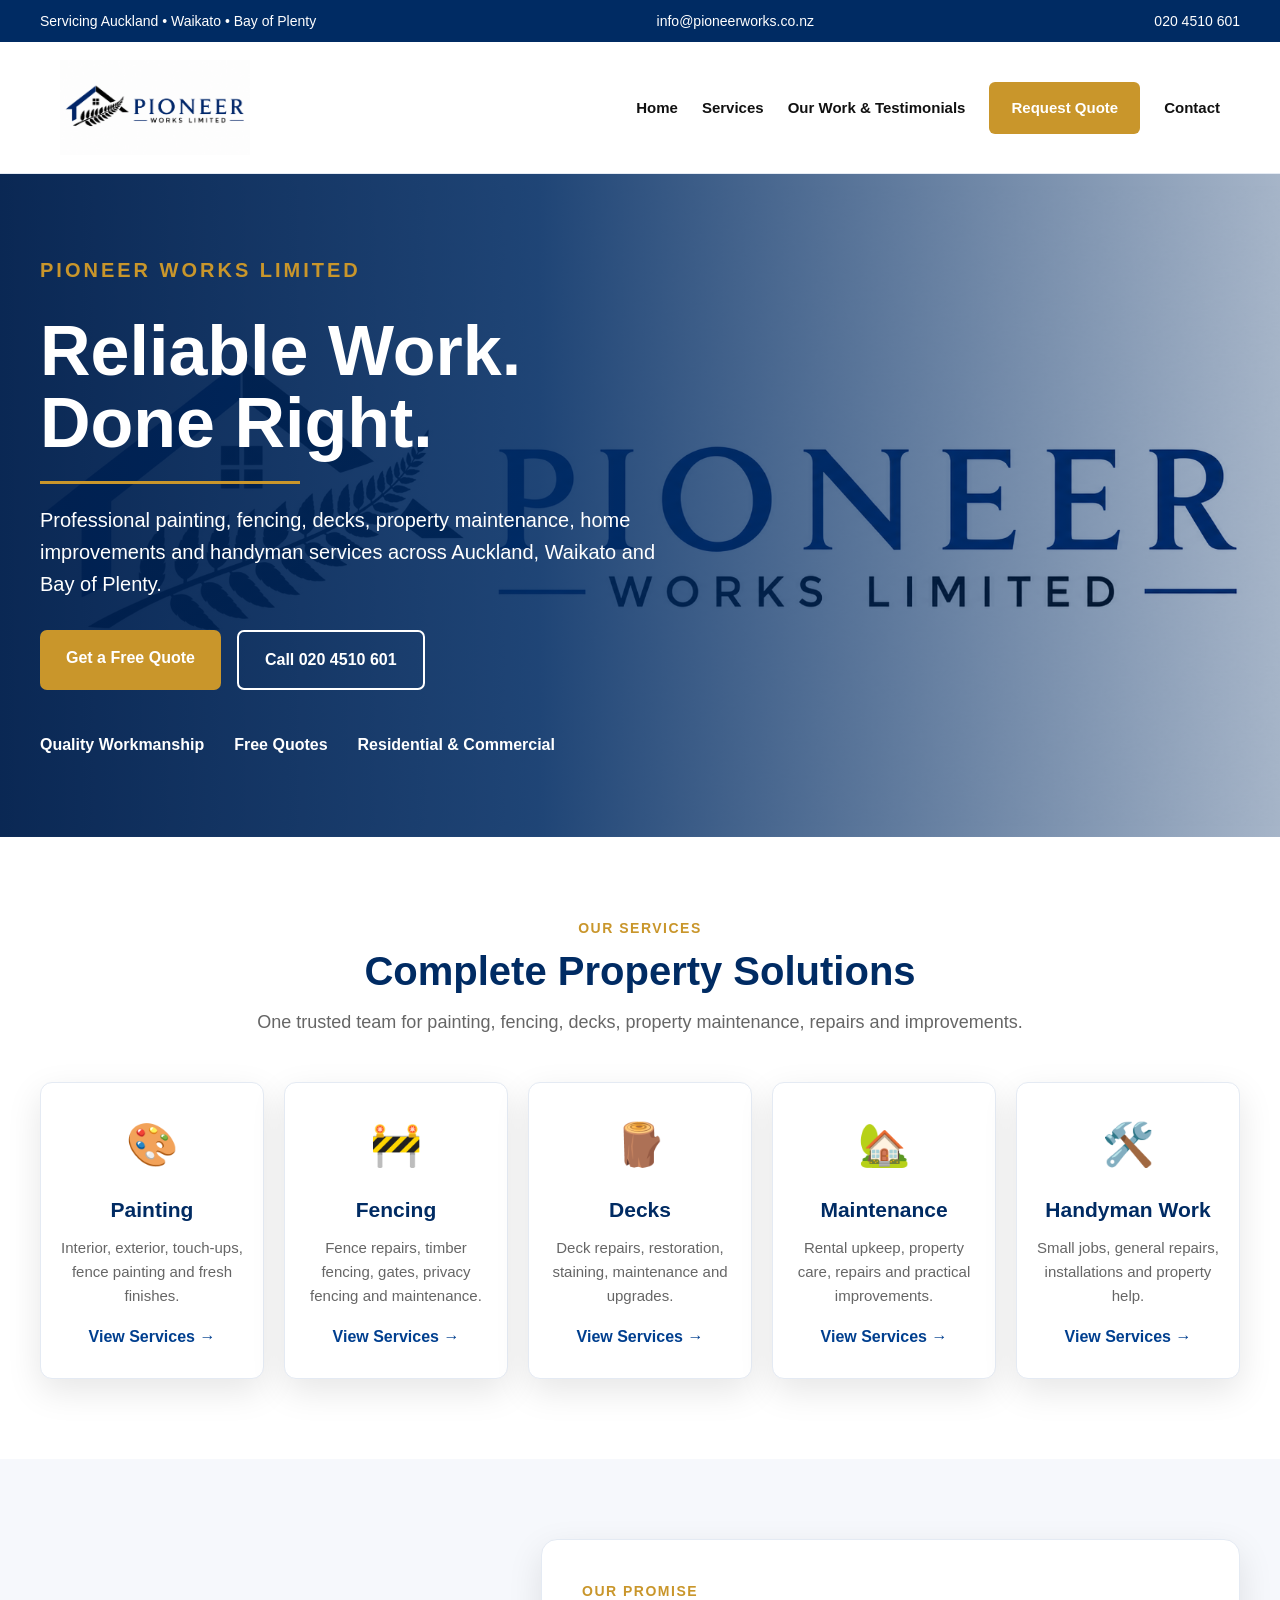
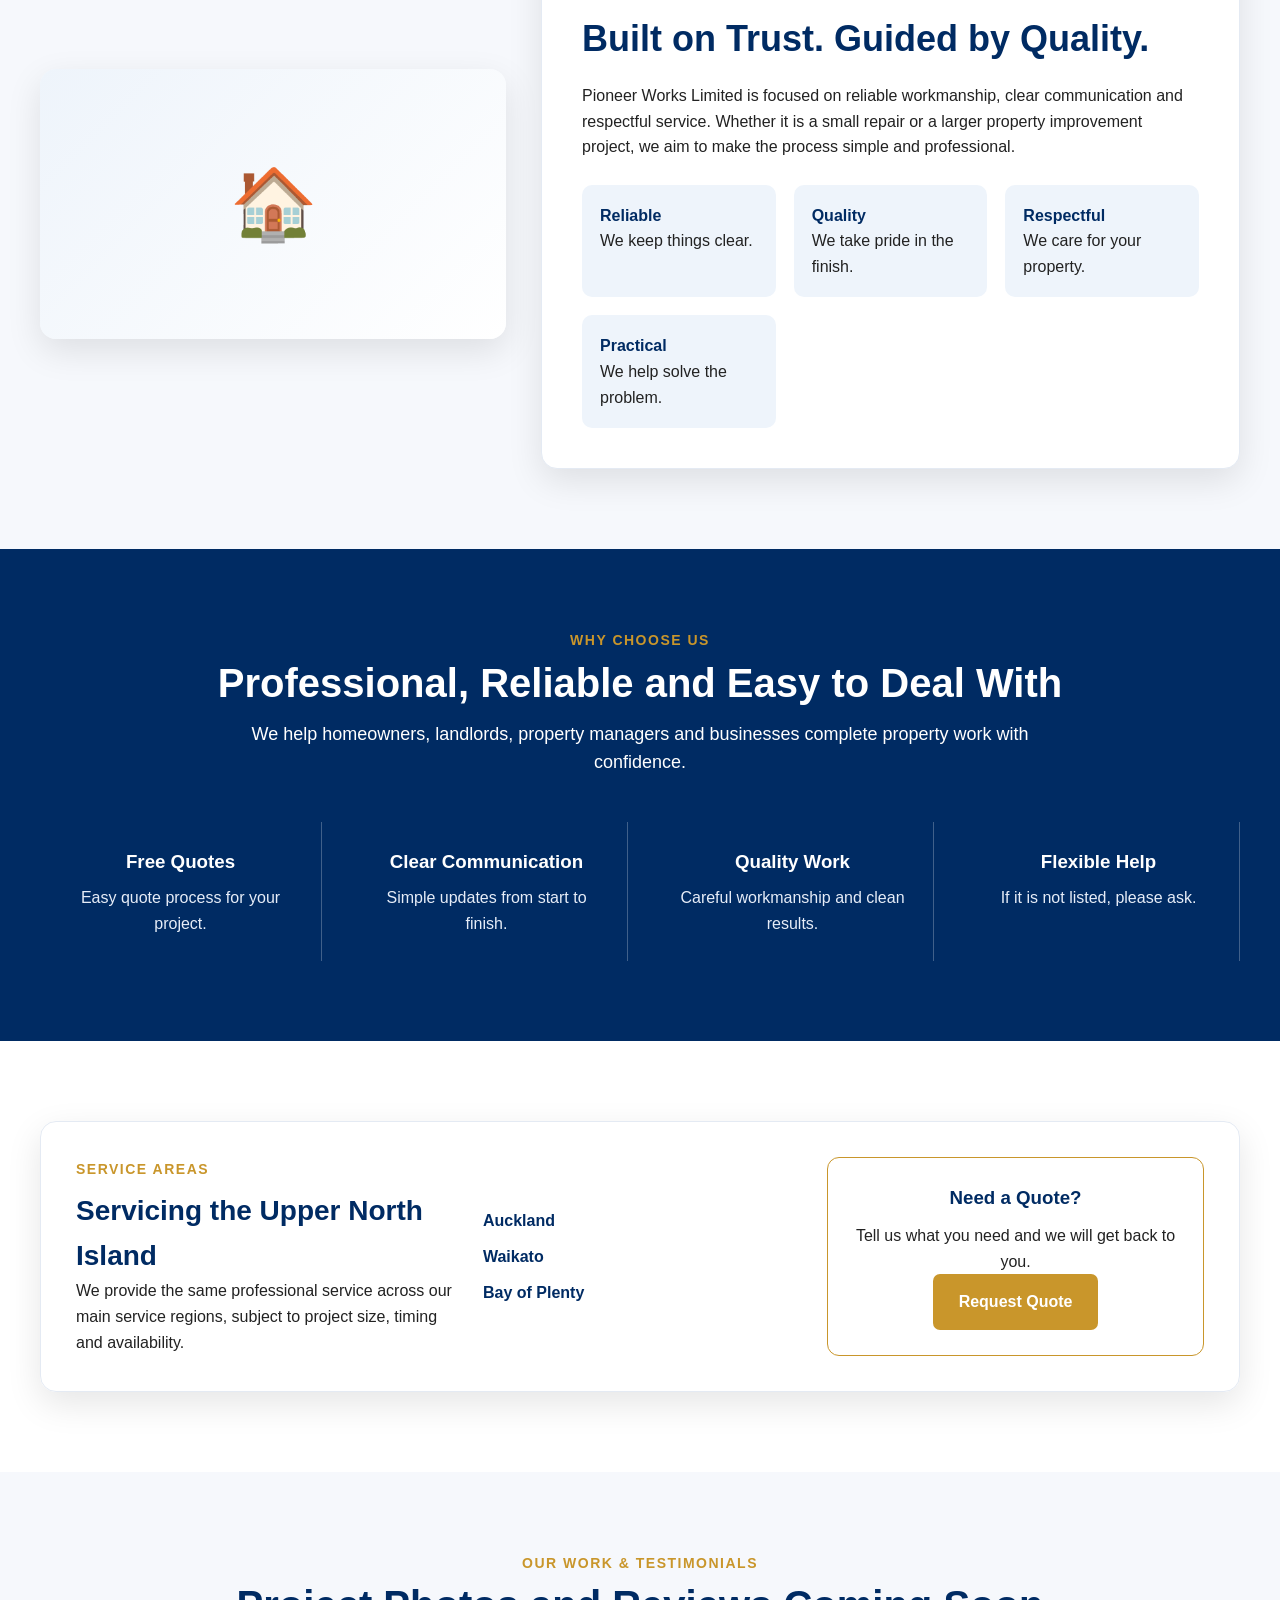
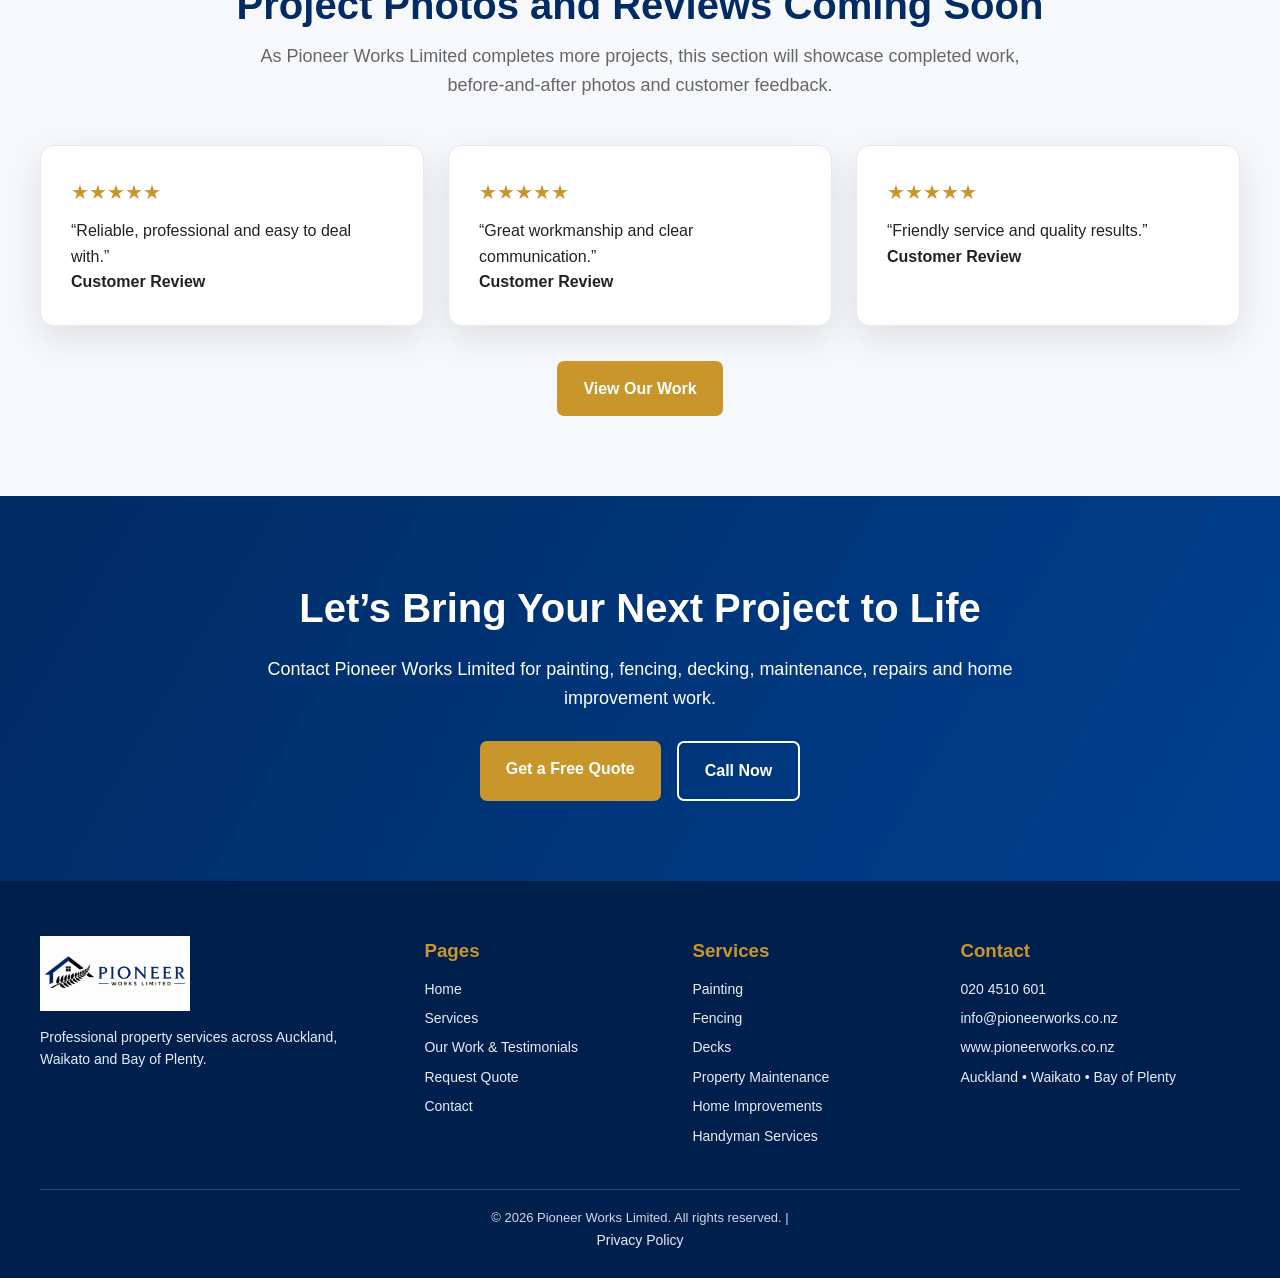
==== index.html @ b2180ac1 "Revise index.html for SEO and content updates Updated the title and meta description for better SEO " ====
<!DOCTYPE html>
<html lang="en">
<head>
  <meta charset="UTF-8" />
  <meta name="viewport" content="width=device-width, initial-scale=1.0" />

  <title>Pioneer Works Limited | Property Services NZ</title>
  <meta name="description" content="Pioneer Works Limited provides painting, fencing, decks, property maintenance, home improvements and handyman services across Auckland, Waikato and Bay of Plenty.">

  <link rel="stylesheet" href="styles.css">
  <script defer src="script.js"></script>
</head>

<body>

  <div class="top-bar">
    <div class="top-bar-inner">
      <span>Servicing Auckland • Waikato • Bay of Plenty</span>
      <span>info@pioneerworks.co.nz</span>
      <span>020 4510 601</span>
    </div>
  </div>

  <header>
    <div class="nav-wrap">
      <a href="index.html" class="logo">
        <img src="logo.png" alt="Pioneer Works Limited Logo">
      </a>

      <nav>
        <a href="index.html">Home</a>
        <a href="services.html">Services</a>
        <a href="gallery.html">Our Work & Testimonials</a>
        <a href="quote.html" class="quote-btn">Request Quote</a>
        <a href="contact.html">Contact</a>
      </nav>
    </div>
  </header>

  <section class="hero">
    <div class="hero-inner">
      <p class="company-name">Pioneer Works Limited</p>
      <h1>Reliable Work.<br>Done Right.</h1>
      <div class="gold-line"></div>

      <p>
        Professional painting, fencing, decks, property maintenance,
        home improvements and handyman services across Auckland, Waikato
        and Bay of Plenty.
      </p>

      <div class="hero-buttons">
        <a href="quote.html" class="btn-primary">Get a Free Quote</a>
        <a href="tel:0204510601" class="btn-secondary">Call 020 4510 601</a>
      </div>

      <div class="hero-features">
        <div class="hero-feature">Quality Workmanship</div>
        <div class="hero-feature">Free Quotes</div>
        <div class="hero-feature">Residential & Commercial</div>
      </div>
    </div>
  </section>

  <section>
    <div class="container">
      <p class="section-label">Our Services</p>
      <h2 class="section-title">Complete Property Solutions</h2>
      <p class="section-subtitle">
        One trusted team for painting, fencing, decks, property maintenance,
        repairs and improvements.
      </p>

      <div class="services-grid">
        <div class="service-card">
          <div class="service-icon">🎨</div>
          <h3>Painting</h3>
          <p>Interior, exterior, touch-ups, fence painting and fresh finishes.</p>
          <a href="services.html">View Services →</a>
        </div>

        <div class="service-card">
          <div class="service-icon">🚧</div>
          <h3>Fencing</h3>
          <p>Fence repairs, timber fencing, gates, privacy fencing and maintenance.</p>
          <a href="services.html">View Services →</a>
        </div>

        <div class="service-card">
          <div class="service-icon">🪵</div>
          <h3>Decks</h3>
          <p>Deck repairs, restoration, staining, maintenance and upgrades.</p>
          <a href="services.html">View Services →</a>
        </div>

        <div class="service-card">
          <div class="service-icon">🏡</div>
          <h3>Maintenance</h3>
          <p>Rental upkeep, property care, repairs and practical improvements.</p>
          <a href="services.html">View Services →</a>
        </div>

        <div class="service-card">
          <div class="service-icon">🛠️</div>
          <h3>Handyman Work</h3>
          <p>Small jobs, general repairs, installations and property help.</p>
          <a href="services.html">View Services →</a>
        </div>
      </div>
    </div>
  </section>

  <section class="promise">
    <div class="container">
      <div class="promise-wrap">
        <div class="promise-image">
          <span>🏠</span>
        </div>

        <div class="promise-content">
          <p class="section-label" style="text-align:left;">Our Promise</p>
          <h2>Built on Trust. Guided by Quality.</h2>
          <p>
            Pioneer Works Limited is focused on reliable workmanship, clear
            communication and respectful service. Whether it is a small repair
            or a larger property improvement project, we aim to make the process
            simple and professional.
          </p>

          <div class="values-grid">
            <div class="value-card"><strong>Reliable</strong><br>We keep things clear.</div>
            <div class="value-card"><strong>Quality</strong><br>We take pride in the finish.</div>
            <div class="value-card"><strong>Respectful</strong><br>We care for your property.</div>
            <div class="value-card"><strong>Practical</strong><br>We help solve the problem.</div>
          </div>
        </div>
      </div>
    </div>
  </section>

  <section class="why-band">
    <div class="container">
      <p class="section-label">Why Choose Us</p>
      <h2 class="section-title">Professional, Reliable and Easy to Deal With</h2>
      <p class="section-subtitle">
        We help homeowners, landlords, property managers and businesses complete
        property work with confidence.
      </p>

      <div class="why-grid">
        <div class="why-card">
          <h3>Free Quotes</h3>
          <p>Easy quote process for your project.</p>
        </div>

        <div class="why-card">
          <h3>Clear Communication</h3>
          <p>Simple updates from start to finish.</p>
        </div>

        <div class="why-card">
          <h3>Quality Work</h3>
          <p>Careful workmanship and clean results.</p>
        </div>

        <div class="why-card">
          <h3>Flexible Help</h3>
          <p>If it is not listed, please ask.</p>
        </div>
      </div>
    </div>
  </section>

  <section class="areas-section">
    <div class="container">
      <div class="areas-box">
        <div>
          <p class="section-label" style="text-align:left;">Service Areas</p>
          <h2>Servicing the Upper North Island</h2>
          <p>
            We provide the same professional service across our main service
            regions, subject to project size, timing and availability.
          </p>
        </div>

        <div class="areas-list">
          <span>Auckland</span>
          <span>Waikato</span>
          <span>Bay of Plenty</span>
        </div>

        <div class="quote-panel">
          <h3>Need a Quote?</h3>
          <p>Tell us what you need and we will get back to you.</p>
          <a href="quote.html" class="btn-primary">Request Quote</a>
        </div>
      </div>
    </div>
  </section>

  <section class="testimonials">
    <div class="container">
      <p class="section-label">Our Work & Testimonials</p>
      <h2 class="section-title">Project Photos and Reviews Coming Soon</h2>
      <p class="section-subtitle">
        As Pioneer Works Limited completes more projects, this section will
        showcase completed work, before-and-after photos and customer feedback.
      </p>

      <div class="testimonial-grid">
        <div class="testimonial">
          <div class="stars">★★★★★</div>
          <p>“Reliable, professional and easy to deal with.”</p>
          <strong>Customer Review</strong>
        </div>

        <div class="testimonial">
          <div class="stars">★★★★★</div>
          <p>“Great workmanship and clear communication.”</p>
          <strong>Customer Review</strong>
        </div>

        <div class="testimonial">
          <div class="stars">★★★★★</div>
          <p>“Friendly service and quality results.”</p>
          <strong>Customer Review</strong>
        </div>
      </div>

      <div class="hero-buttons" style="justify-content:center; margin-top:35px;">
        <a href="gallery.html" class="btn-primary">View Our Work</a>
      </div>
    </div>
  </section>

  <section class="cta">
    <div class="container">
      <h2>Let’s Bring Your Next Project to Life</h2>
      <p>
        Contact Pioneer Works Limited for painting, fencing, decking,
        maintenance, repairs and home improvement work.
      </p>

      <div class="hero-buttons" style="justify-content:center;">
        <a href="quote.html" class="btn-primary">Get a Free Quote</a>
        <a href="tel:0204510601" class="btn-secondary">Call Now</a>
      </div>
    </div>
  </section>

  <footer>
    <div class="footer-grid">
      <div>
        <img src="logo.png" alt="Pioneer Works Limited Logo" class="footer-logo">
        <p>
          Professional property services across Auckland, Waikato and Bay of Plenty.
        </p>
      </div>

      <div>
        <h3>Pages</h3>
        <a href="index.html">Home</a>
        <a href="services.html">Services</a>
        <a href="gallery.html">Our Work & Testimonials</a>
        <a href="quote.html">Request Quote</a>
        <a href="contact.html">Contact</a>
      </div>

      <div>
        <h3>Services</h3>
        <p>Painting</p>
        <p>Fencing</p>
        <p>Decks</p>
        <p>Property Maintenance</p>
        <p>Home Improvements</p>
        <p>Handyman Services</p>
      </div>

      <div>
        <h3>Contact</h3>
        <p>020 4510 601</p>
        <p>info@pioneerworks.co.nz</p>
        <p>www.pioneerworks.co.nz</p>
        <p>Auckland • Waikato • Bay of Plenty</p>
      </div>
    </div>

    <div class="copyright">
      © 2026 Pioneer Works Limited. All rights reserved. | <a href="privacy.html">Privacy Policy</a>
    </div>
  </footer>

</body>
</html>
---- styles.css ----
:root{
  --blue:#003f8f;
  --deep-blue:#002b63;
  --navy:#001f4d;
  --black:#111111;
  --gold:#c9962b;
  --white:#ffffff;
  --light:#f6f8fc;
  --soft:#eef4fb;
  --text:#222222;
  --muted:#666666;
  --border:#e4eaf3;
  --shadow:0 12px 35px rgba(0,0,0,0.10);
}

*{
  box-sizing:border-box;
  margin:0;
  padding:0;
}

html{
  scroll-behavior:smooth;
}

body{
  font-family:Arial, sans-serif;
  color:var(--text);
  background:var(--white);
  line-height:1.6;
}

a{
  text-decoration:none;
}

img{
  max-width:100%;
  display:block;
}

/* TOP BAR */

.top-bar{
  background:var(--deep-blue);
  color:white;
  padding:10px 20px;
  font-size:14px;
}

.top-bar-inner{
  max-width:1200px;
  margin:auto;
  display:flex;
  justify-content:space-between;
  gap:20px;
  flex-wrap:wrap;
}

/* HEADER */

header{
  background:white;
  position:sticky;
  top:0;
  z-index:1000;
  border-bottom:1px solid var(--border);
}

.nav-wrap{
  max-width:1200px;
  margin:auto;
  padding:18px 20px;
  display:flex;
  align-items:center;
  justify-content:space-between;
  gap:30px;
}

.logo img{
  height:95px;
  width:auto;
}

nav{
  display:flex;
  align-items:center;
  gap:24px;
  flex-wrap:wrap;
}

nav a{
  color:var(--black);
  font-weight:700;
  font-size:15px;
}

nav a:hover{
  color:var(--gold);
}

.quote-btn{
  background:var(--gold);
  color:white!important;
  padding:14px 22px;
  border-radius:6px;
}

/* HERO */

.hero{
  min-height:620px;
  background:
    linear-gradient(90deg,rgba(0,31,77,0.96) 0%,rgba(0,43,99,0.88) 42%,rgba(0,43,99,0.35) 100%),
    url("logo.png");
  background-repeat:no-repeat;
  background-size:contain;
  background-position:right center;
  color:white;
  display:flex;
  align-items:center;
  padding:80px 20px;
}

.hero-inner{
  max-width:1200px;
  width:100%;
  margin:auto;
}

.company-name{
  color:var(--gold);
  font-size:24px;
  font-weight:800;
  letter-spacing:3px;
  text-transform:uppercase;
  margin-bottom:18px;
}

.hero h1{
  font-size:70px;
  line-height:1.02;
  max-width:620px;
  margin-bottom:22px;
  font-weight:900;
}

.gold-line{
  width:260px;
  height:3px;
  background:var(--gold);
  margin:20px 0;
}

.hero p{
  max-width:640px;
  font-size:20px;
  margin-bottom:30px;
}

.hero-buttons{
  display:flex;
  flex-wrap:wrap;
  gap:16px;
  margin-top:25px;
}

.btn-primary,
.btn-secondary{
  display:inline-block;
  padding:15px 26px;
  border-radius:7px;
  font-weight:800;
}

.btn-primary{
  background:var(--gold);
  color:white;
}

.btn-secondary{
  border:2px solid white;
  color:white;
}

.hero-features{
  display:flex;
  flex-wrap:wrap;
  gap:30px;
  margin-top:42px;
}

.hero-feature{
  color:white;
  font-weight:700;
}

/* GENERAL SECTIONS */

section{
  padding:80px 20px;
}

.container{
  max-width:1200px;
  margin:auto;
}

.section-label{
  text-align:center;
  color:var(--gold);
  font-weight:800;
  letter-spacing:1.5px;
  text-transform:uppercase;
  margin-bottom:8px;
  font-size:14px;
}

.section-title{
  text-align:center;
  color:var(--deep-blue);
  font-size:40px;
  line-height:1.15;
  margin-bottom:14px;
}

.section-subtitle{
  text-align:center;
  max-width:780px;
  margin:0 auto 45px;
  color:var(--muted);
  font-size:18px;
}

/* SERVICES */

.services-grid{
  display:grid;
  grid-template-columns:repeat(auto-fit,minmax(170px,1fr));
  gap:20px;
}

.service-card{
  background:white;
  border:1px solid var(--border);
  border-radius:12px;
  padding:28px 20px;
  text-align:center;
  box-shadow:var(--shadow);
  transition:0.25s ease;
}

.service-card:hover{
  transform:translateY(-6px);
}

.service-icon{
  font-size:42px;
  margin-bottom:15px;
}

.service-card h3{
  color:var(--deep-blue);
  font-size:21px;
  margin-bottom:10px;
}

.service-card p{
  color:var(--muted);
  font-size:15px;
  margin-bottom:16px;
}

.service-card a{
  color:var(--blue);
  font-weight:800;
}

/* PROMISE / WHY */

.promise{
  background:var(--light);
}

.promise-wrap{
  display:grid;
  grid-template-columns:1fr 1.5fr;
  gap:35px;
  align-items:center;
}

.promise-image{
  background:linear-gradient(135deg,var(--soft),white);
  border-radius:16px;
  padding:40px;
  min-height:270px;
  display:flex;
  align-items:center;
  justify-content:center;
  box-shadow:var(--shadow);
}

.promise-image span{
  font-size:70px;
}

.promise-content{
  background:white;
  border-radius:16px;
  padding:40px;
  box-shadow:var(--shadow);
  border:1px solid var(--border);
}

.promise-content h2{
  color:var(--deep-blue);
  font-size:36px;
  margin-bottom:15px;
}

.values-grid{
  display:grid;
  grid-template-columns:repeat(auto-fit,minmax(160px,1fr));
  gap:18px;
  margin-top:25px;
}

.value-card{
  background:var(--soft);
  padding:18px;
  border-radius:10px;
}

.value-card strong{
  color:var(--deep-blue);
}

/* WHY CHOOSE */

.why-band{
  background:var(--deep-blue);
  color:white;
}

.why-band .section-title,
.why-band .section-subtitle{
  color:white;
}

.why-grid{
  display:grid;
  grid-template-columns:repeat(auto-fit,minmax(220px,1fr));
  gap:24px;
}

.why-card{
  text-align:center;
  border-right:1px solid rgba(255,255,255,0.25);
  padding:25px;
}

.why-card h3{
  color:white;
  margin-bottom:8px;
}

.why-card p{
  color:#e6edf8;
}

/* SERVICE AREAS */

.areas-section{
  background:white;
}

.areas-box{
  display:grid;
  grid-template-columns:1.2fr 1fr 1.2fr;
  gap:30px;
  align-items:center;
  border:1px solid var(--border);
  border-radius:16px;
  padding:35px;
  box-shadow:var(--shadow);
}

.areas-box h2{
  color:var(--deep-blue);
  font-size:28px;
}

.areas-list{
  display:grid;
  gap:10px;
}

.areas-list span{
  color:var(--deep-blue);
  font-weight:800;
}

.quote-panel{
  border:1px solid var(--gold);
  border-radius:12px;
  padding:25px;
  text-align:center;
}

.quote-panel h3{
  color:var(--deep-blue);
  margin-bottom:10px;
}

/* TESTIMONIALS */

.testimonials{
  background:var(--light);
}

.testimonial-grid{
  display:grid;
  grid-template-columns:repeat(auto-fit,minmax(260px,1fr));
  gap:24px;
}

.testimonial{
  background:white;
  padding:30px;
  border-radius:14px;
  box-shadow:var(--shadow);
  border:1px solid var(--border);
}

.stars{
  color:var(--gold);
  font-size:20px;
  margin-bottom:10px;
}

/* CTA */

.cta{
  background:linear-gradient(120deg,var(--deep-blue),var(--blue));
  color:white;
  text-align:center;
}

.cta h2{
  font-size:40px;
  margin-bottom:15px;
}

.cta p{
  max-width:750px;
  margin:0 auto 28px;
  font-size:18px;
}

/* FOOTER */

footer{
  background:var(--navy);
  color:white;
  padding:55px 20px 20px;
}

.footer-grid{
  max-width:1200px;
  margin:auto;
  display:grid;
  grid-template-columns:1.5fr 1fr 1fr 1.2fr;
  gap:35px;
}

.footer-logo{
  height:75px;
  margin-bottom:15px;
}

footer h3{
  color:var(--gold);
  margin-bottom:12px;
}

footer p,
footer a{
  color:#e5edf8;
  font-size:14px;
  display:block;
  margin-bottom:7px;
}

.copyright{
  max-width:1200px;
  margin:35px auto 0;
  padding-top:18px;
  border-top:1px solid rgba(255,255,255,0.18);
  text-align:center;
  color:#cfd8e8;
  font-size:13px;
}

/* MOBILE */

@media(max-width:900px){
  .top-bar-inner{
    justify-content:center;
    text-align:center;
  }

  .nav-wrap{
    flex-direction:column;
  }

  .logo img{
    height:78px;
  }

  nav{
    justify-content:center;
    gap:14px;
  }

  .hero{
    background:linear-gradient(120deg,rgba(0,43,99,0.98),rgba(0,63,143,0.93));
    text-align:center;
    min-height:auto;
  }

  .company-name{
    font-size:18px;
  }

  .hero h1{
    font-size:44px;
    margin:auto auto 20px;
  }

  .gold-line{
    margin:20px auto;
  }

  .hero p{
    margin:auto auto 28px;
  }

  .hero-buttons,
  .hero-features{
    justify-content:center;
  }

  .promise-wrap,
  .areas-box,
  .footer-grid{
    grid-template-columns:1fr;
  }

  .areas-box{
    text-align:center;
  }
}

@media(max-width:480px){
  .logo img{
    height:64px;
  }

  nav a{
    font-size:13px;
  }

  .hero h1{
    font-size:36px;
  }

  .section-title{
    font-size:30px;
  }

  section{
    padding:60px 18px;
  }

  .top-bar{
    font-size:12px;
  }
}
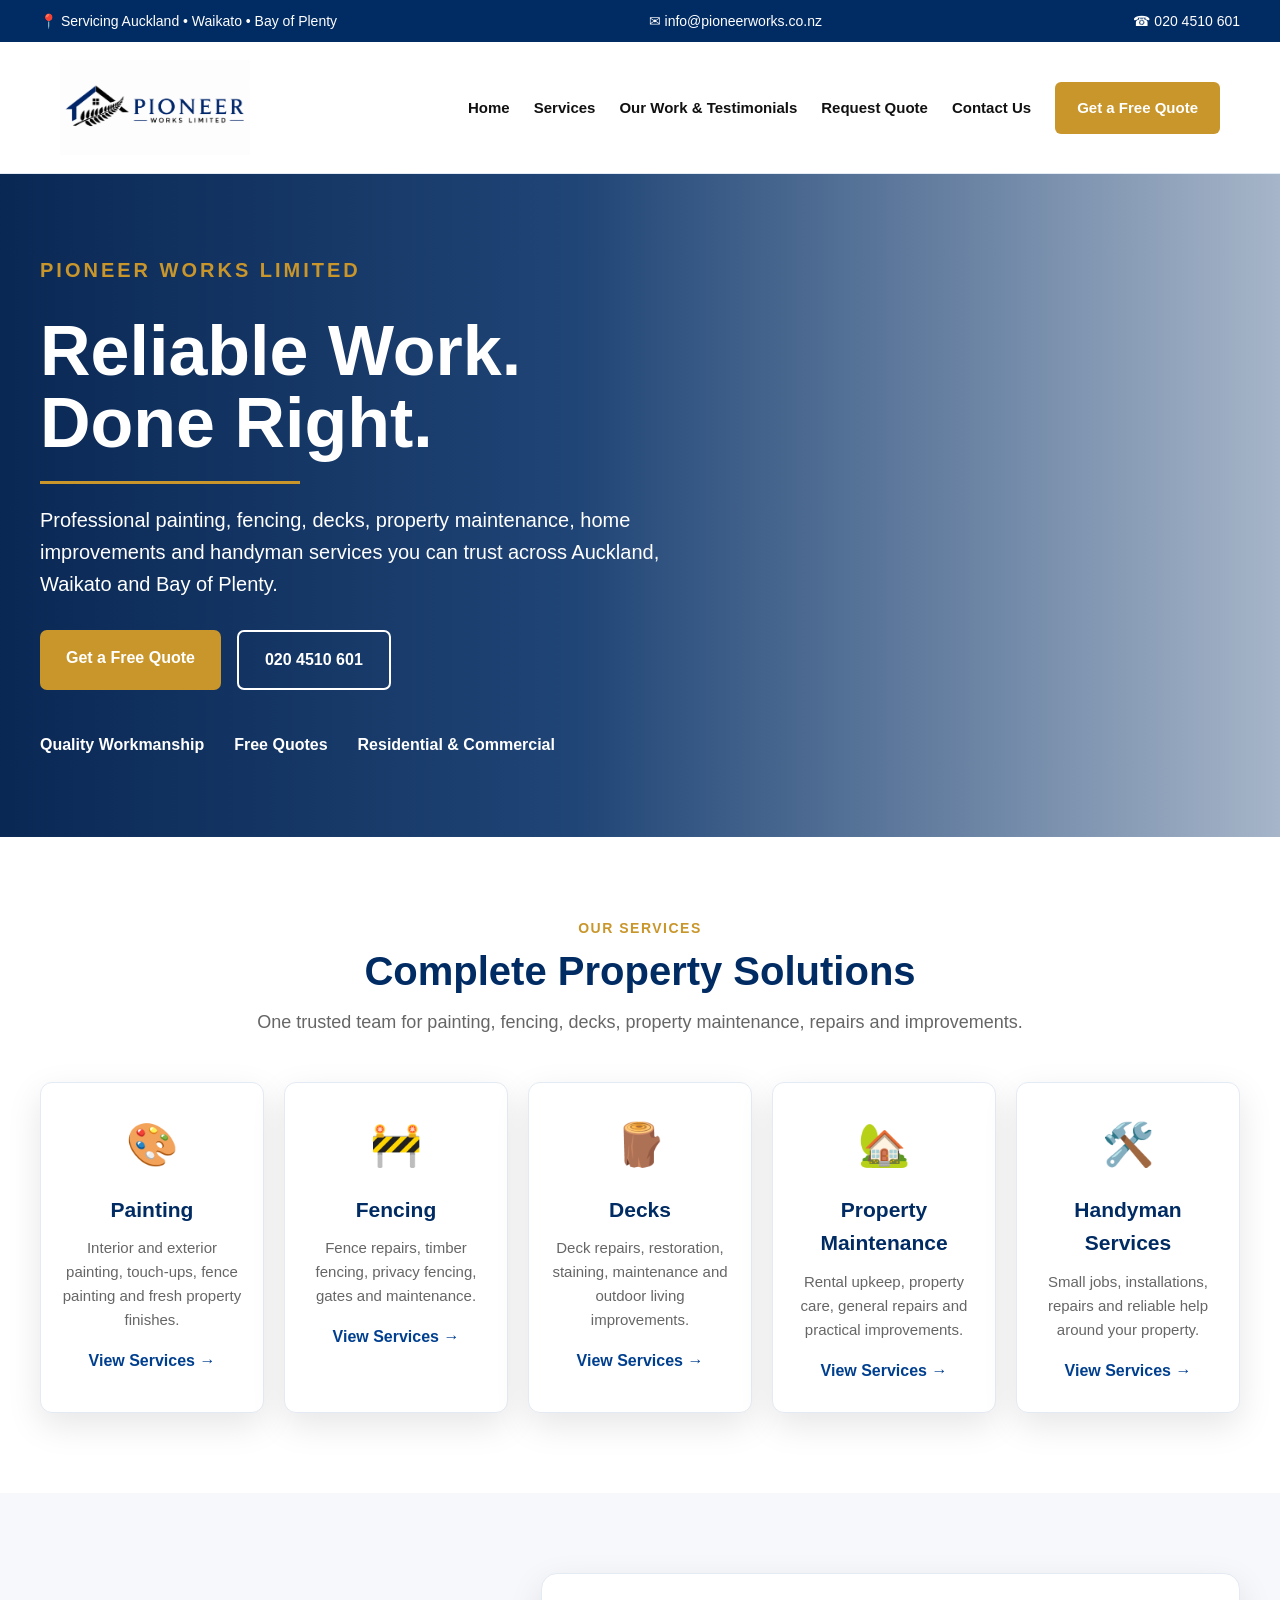
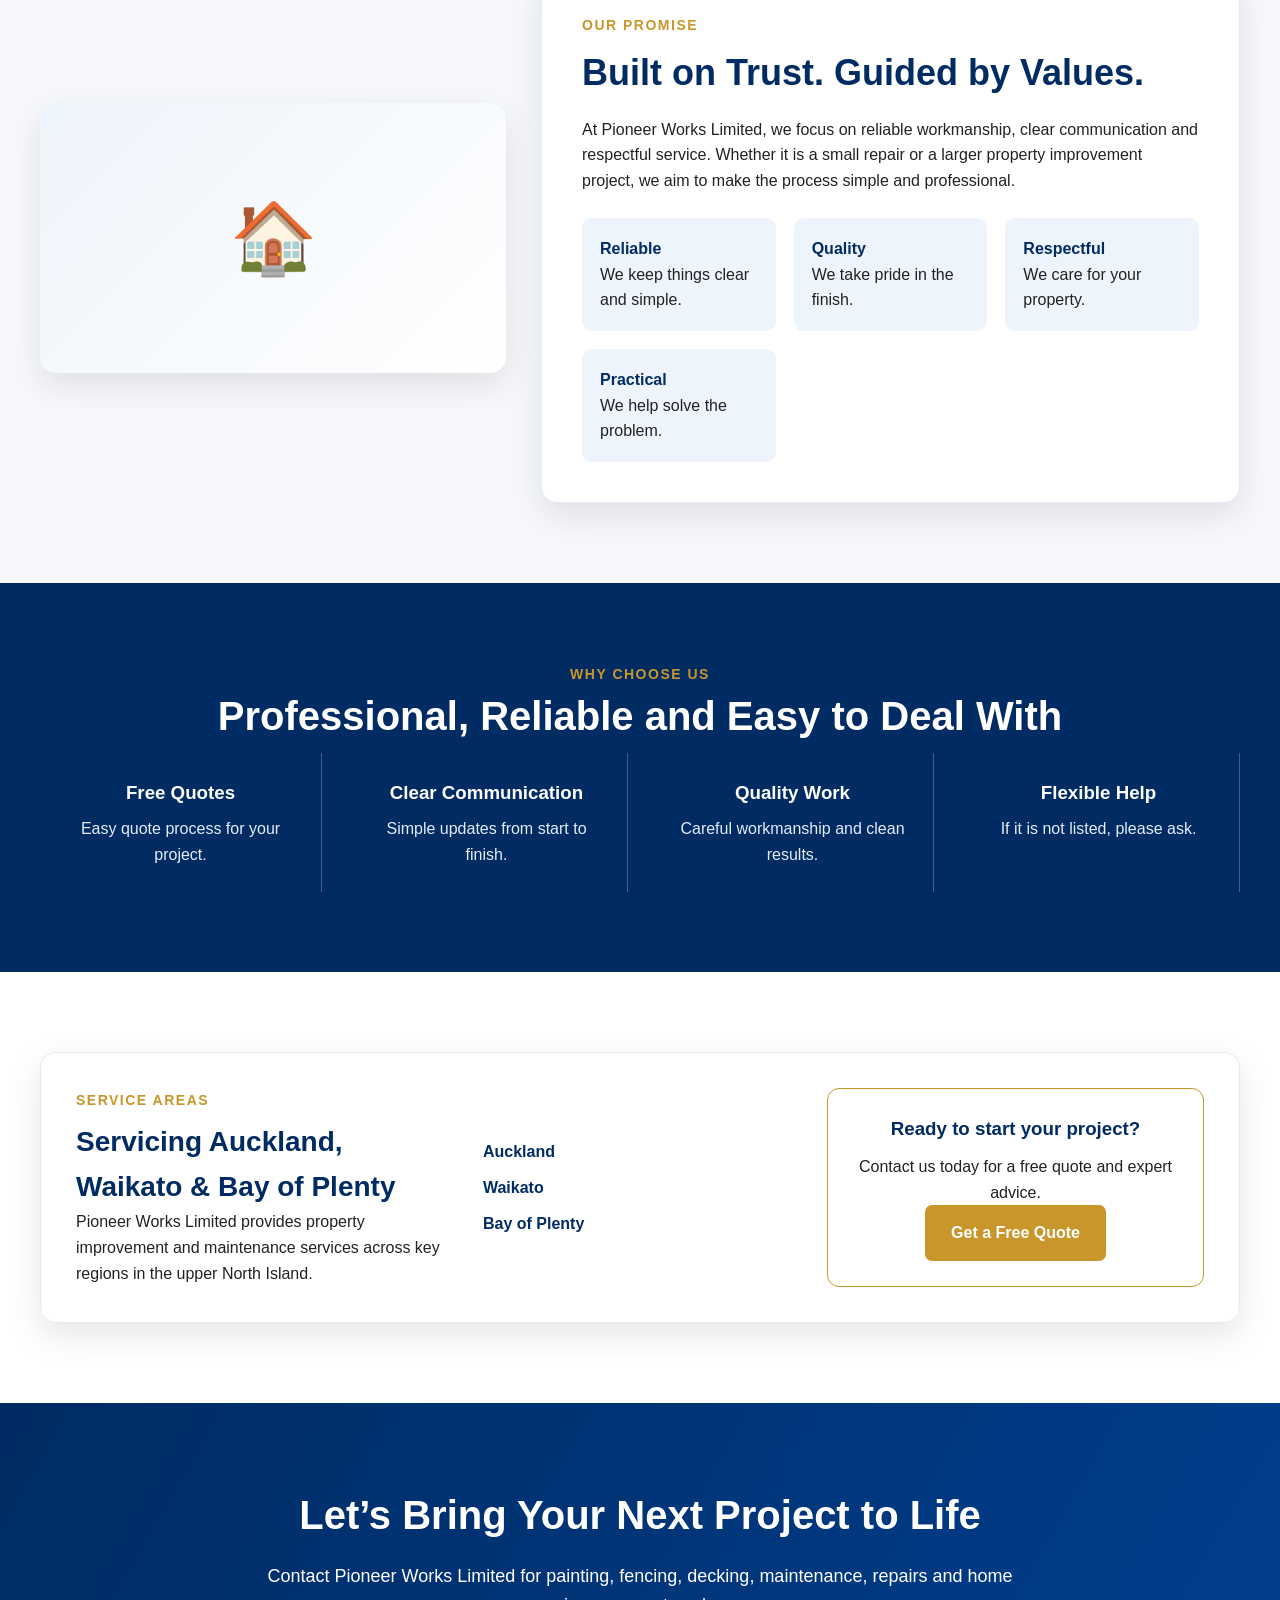
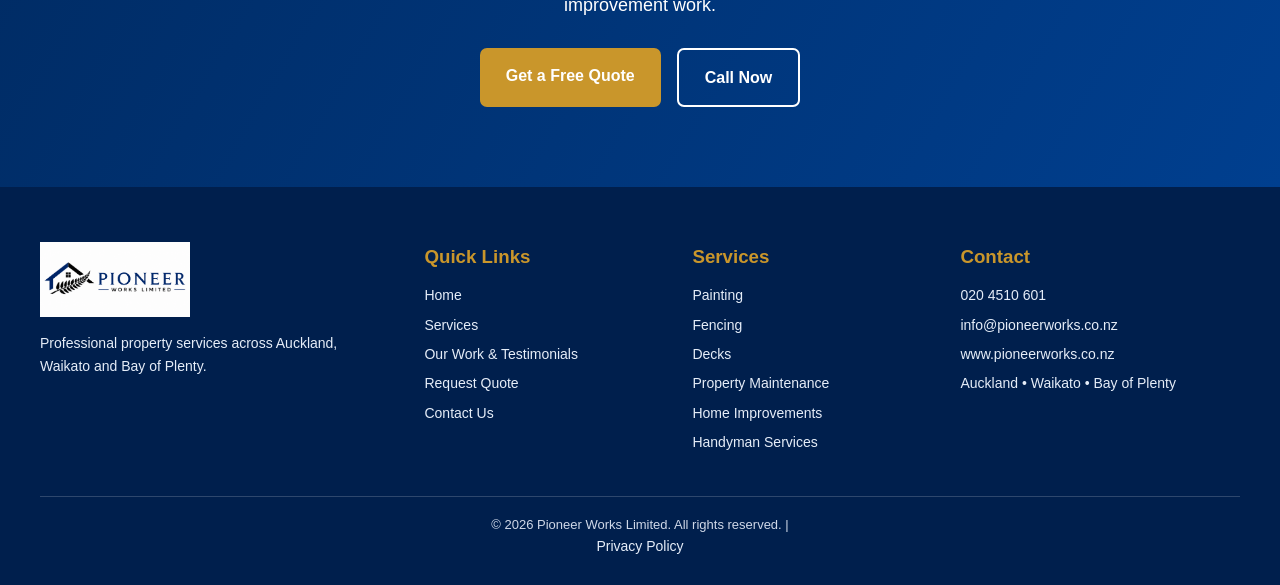
==== commit a942997c: "Update index.html with new content and styles" ====
--- a/index.html
+++ b/index.html
@@ -4,20 +4,50 @@
   <meta charset="UTF-8" />
   <meta name="viewport" content="width=device-width, initial-scale=1.0" />
 
-  <title>Pioneer Works Limited | Property Services NZ</title>
+  <title>Pioneer Works Limited | Painting, Fencing, Decks & Property Maintenance</title>
   <meta name="description" content="Pioneer Works Limited provides painting, fencing, decks, property maintenance, home improvements and handyman services across Auckland, Waikato and Bay of Plenty.">
 
   <link rel="stylesheet" href="styles.css">
-  <script defer src="script.js"></script>
+
+  <style>
+    .hero{
+      background:
+        linear-gradient(90deg, rgba(0,31,77,0.96) 0%, rgba(0,43,99,0.88) 45%, rgba(0,43,99,0.35) 100%),
+        url("hero-home.jpg");
+      background-size: cover;
+      background-position: center;
+    }
+
+    .why-grid{
+      display:grid;
+      grid-template-columns:repeat(auto-fit,minmax(220px,1fr));
+      gap:24px;
+    }
+
+    .why-card{
+      color:white;
+      border-right:1px solid rgba(255,255,255,0.25);
+      padding:25px;
+      text-align:center;
+    }
+
+    .why-card h3{
+      color:white;
+    }
+
+    .why-card p{
+      color:#e5edf8;
+    }
+  </style>
 </head>
 
 <body>
 
   <div class="top-bar">
     <div class="top-bar-inner">
-      <span>Servicing Auckland • Waikato • Bay of Plenty</span>
-      <span>info@pioneerworks.co.nz</span>
-      <span>020 4510 601</span>
+      <span>📍 Servicing Auckland • Waikato • Bay of Plenty</span>
+      <span>✉ info@pioneerworks.co.nz</span>
+      <span>☎ 020 4510 601</span>
     </div>
   </div>
 
@@ -31,8 +61,9 @@
         <a href="index.html">Home</a>
         <a href="services.html">Services</a>
         <a href="gallery.html">Our Work & Testimonials</a>
-        <a href="quote.html" class="quote-btn">Request Quote</a>
-        <a href="contact.html">Contact</a>
+        <a href="quote.html">Request Quote</a>
+        <a href="contact.html">Contact Us</a>
+        <a href="quote.html" class="quote-btn">Get a Free Quote</a>
       </nav>
     </div>
   </header>
@@ -40,18 +71,20 @@
   <section class="hero">
     <div class="hero-inner">
       <p class="company-name">Pioneer Works Limited</p>
+
       <h1>Reliable Work.<br>Done Right.</h1>
+
       <div class="gold-line"></div>
 
       <p>
         Professional painting, fencing, decks, property maintenance,
-        home improvements and handyman services across Auckland, Waikato
-        and Bay of Plenty.
+        home improvements and handyman services you can trust across
+        Auckland, Waikato and Bay of Plenty.
       </p>
 
       <div class="hero-buttons">
         <a href="quote.html" class="btn-primary">Get a Free Quote</a>
-        <a href="tel:0204510601" class="btn-secondary">Call 020 4510 601</a>
+        <a href="tel:0204510601" class="btn-secondary">020 4510 601</a>
       </div>
 
       <div class="hero-features">
@@ -67,43 +100,42 @@
       <p class="section-label">Our Services</p>
       <h2 class="section-title">Complete Property Solutions</h2>
       <p class="section-subtitle">
-        One trusted team for painting, fencing, decks, property maintenance,
-        repairs and improvements.
+        One trusted team for painting, fencing, decks, property maintenance, repairs and improvements.
       </p>
 
       <div class="services-grid">
         <div class="service-card">
           <div class="service-icon">🎨</div>
           <h3>Painting</h3>
-          <p>Interior, exterior, touch-ups, fence painting and fresh finishes.</p>
+          <p>Interior and exterior painting, touch-ups, fence painting and fresh property finishes.</p>
           <a href="services.html">View Services →</a>
         </div>
 
         <div class="service-card">
           <div class="service-icon">🚧</div>
           <h3>Fencing</h3>
-          <p>Fence repairs, timber fencing, gates, privacy fencing and maintenance.</p>
+          <p>Fence repairs, timber fencing, privacy fencing, gates and maintenance.</p>
           <a href="services.html">View Services →</a>
         </div>
 
         <div class="service-card">
           <div class="service-icon">🪵</div>
           <h3>Decks</h3>
-          <p>Deck repairs, restoration, staining, maintenance and upgrades.</p>
+          <p>Deck repairs, restoration, staining, maintenance and outdoor living improvements.</p>
           <a href="services.html">View Services →</a>
         </div>
 
         <div class="service-card">
           <div class="service-icon">🏡</div>
-          <h3>Maintenance</h3>
-          <p>Rental upkeep, property care, repairs and practical improvements.</p>
+          <h3>Property Maintenance</h3>
+          <p>Rental upkeep, property care, general repairs and practical improvements.</p>
           <a href="services.html">View Services →</a>
         </div>
 
         <div class="service-card">
           <div class="service-icon">🛠️</div>
-          <h3>Handyman Work</h3>
-          <p>Small jobs, general repairs, installations and property help.</p>
+          <h3>Handyman Services</h3>
+          <p>Small jobs, installations, repairs and reliable help around your property.</p>
           <a href="services.html">View Services →</a>
         </div>
       </div>
@@ -119,16 +151,15 @@
 
         <div class="promise-content">
           <p class="section-label" style="text-align:left;">Our Promise</p>
-          <h2>Built on Trust. Guided by Quality.</h2>
+          <h2>Built on Trust. Guided by Values.</h2>
           <p>
-            Pioneer Works Limited is focused on reliable workmanship, clear
-            communication and respectful service. Whether it is a small repair
-            or a larger property improvement project, we aim to make the process
-            simple and professional.
+            At Pioneer Works Limited, we focus on reliable workmanship, clear communication
+            and respectful service. Whether it is a small repair or a larger property improvement
+            project, we aim to make the process simple and professional.
           </p>
 
           <div class="values-grid">
-            <div class="value-card"><strong>Reliable</strong><br>We keep things clear.</div>
+            <div class="value-card"><strong>Reliable</strong><br>We keep things clear and simple.</div>
             <div class="value-card"><strong>Quality</strong><br>We take pride in the finish.</div>
             <div class="value-card"><strong>Respectful</strong><br>We care for your property.</div>
             <div class="value-card"><strong>Practical</strong><br>We help solve the problem.</div>
@@ -142,10 +173,6 @@
     <div class="container">
       <p class="section-label">Why Choose Us</p>
       <h2 class="section-title">Professional, Reliable and Easy to Deal With</h2>
-      <p class="section-subtitle">
-        We help homeowners, landlords, property managers and businesses complete
-        property work with confidence.
-      </p>
 
       <div class="why-grid">
         <div class="why-card">
@@ -176,10 +203,10 @@
       <div class="areas-box">
         <div>
           <p class="section-label" style="text-align:left;">Service Areas</p>
-          <h2>Servicing the Upper North Island</h2>
+          <h2>Servicing Auckland, Waikato & Bay of Plenty</h2>
           <p>
-            We provide the same professional service across our main service
-            regions, subject to project size, timing and availability.
+            Pioneer Works Limited provides property improvement and maintenance services
+            across key regions in the upper North Island.
           </p>
         </div>
 
@@ -190,45 +217,10 @@
         </div>
 
         <div class="quote-panel">
-          <h3>Need a Quote?</h3>
-          <p>Tell us what you need and we will get back to you.</p>
-          <a href="quote.html" class="btn-primary">Request Quote</a>
-        </div>
-      </div>
-    </div>
-  </section>
-
-  <section class="testimonials">
-    <div class="container">
-      <p class="section-label">Our Work & Testimonials</p>
-      <h2 class="section-title">Project Photos and Reviews Coming Soon</h2>
-      <p class="section-subtitle">
-        As Pioneer Works Limited completes more projects, this section will
-        showcase completed work, before-and-after photos and customer feedback.
-      </p>
-
-      <div class="testimonial-grid">
-        <div class="testimonial">
-          <div class="stars">★★★★★</div>
-          <p>“Reliable, professional and easy to deal with.”</p>
-          <strong>Customer Review</strong>
-        </div>
-
-        <div class="testimonial">
-          <div class="stars">★★★★★</div>
-          <p>“Great workmanship and clear communication.”</p>
-          <strong>Customer Review</strong>
-        </div>
-
-        <div class="testimonial">
-          <div class="stars">★★★★★</div>
-          <p>“Friendly service and quality results.”</p>
-          <strong>Customer Review</strong>
-        </div>
-      </div>
-
-      <div class="hero-buttons" style="justify-content:center; margin-top:35px;">
-        <a href="gallery.html" class="btn-primary">View Our Work</a>
+          <h3>Ready to start your project?</h3>
+          <p>Contact us today for a free quote and expert advice.</p>
+          <a href="quote.html" class="btn-primary">Get a Free Quote</a>
+        </div>
       </div>
     </div>
   </section>
@@ -258,12 +250,12 @@
       </div>
 
       <div>
-        <h3>Pages</h3>
+        <h3>Quick Links</h3>
         <a href="index.html">Home</a>
         <a href="services.html">Services</a>
         <a href="gallery.html">Our Work & Testimonials</a>
         <a href="quote.html">Request Quote</a>
-        <a href="contact.html">Contact</a>
+        <a href="contact.html">Contact Us</a>
       </div>
 
       <div>
@@ -286,7 +278,8 @@
     </div>
 
     <div class="copyright">
-      © 2026 Pioneer Works Limited. All rights reserved. | <a href="privacy.html">Privacy Policy</a>
+      © 2026 Pioneer Works Limited. All rights reserved. |
+      <a href="privacy.html">Privacy Policy</a>
     </div>
   </footer>
 
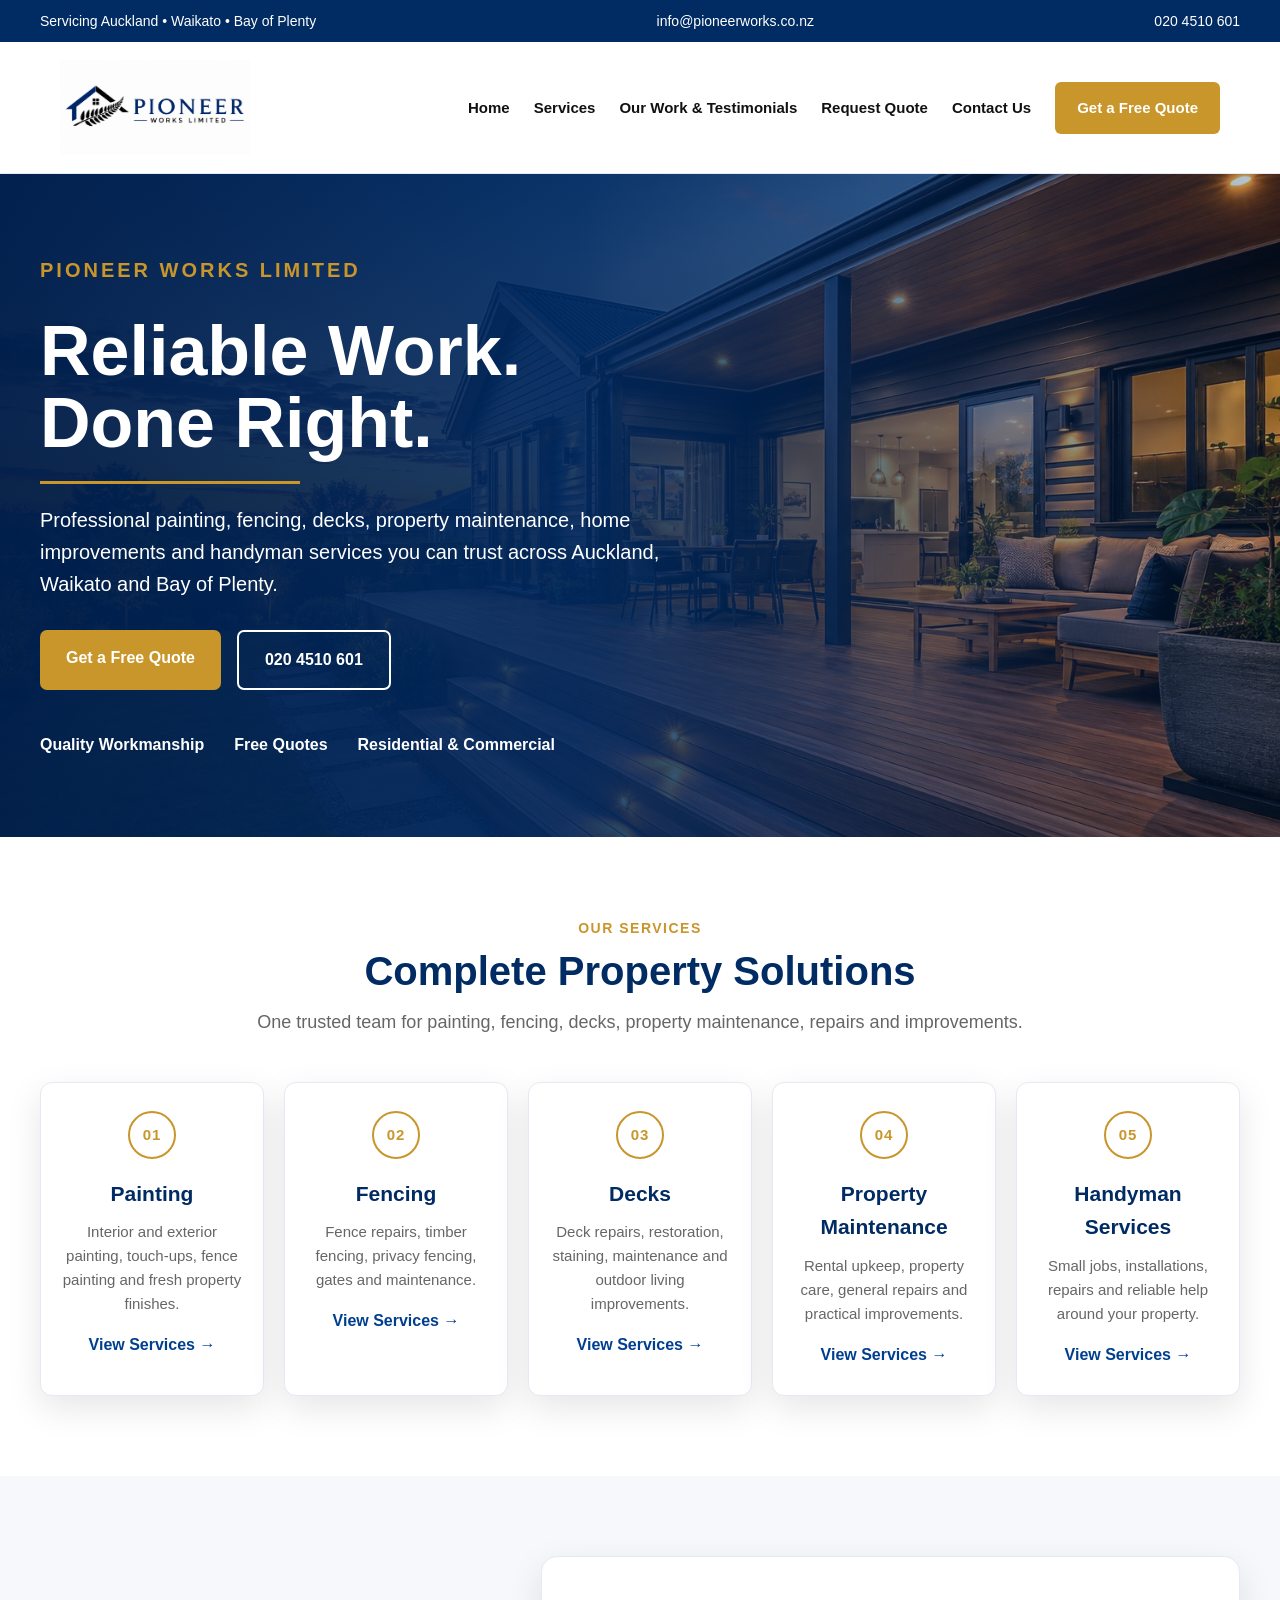
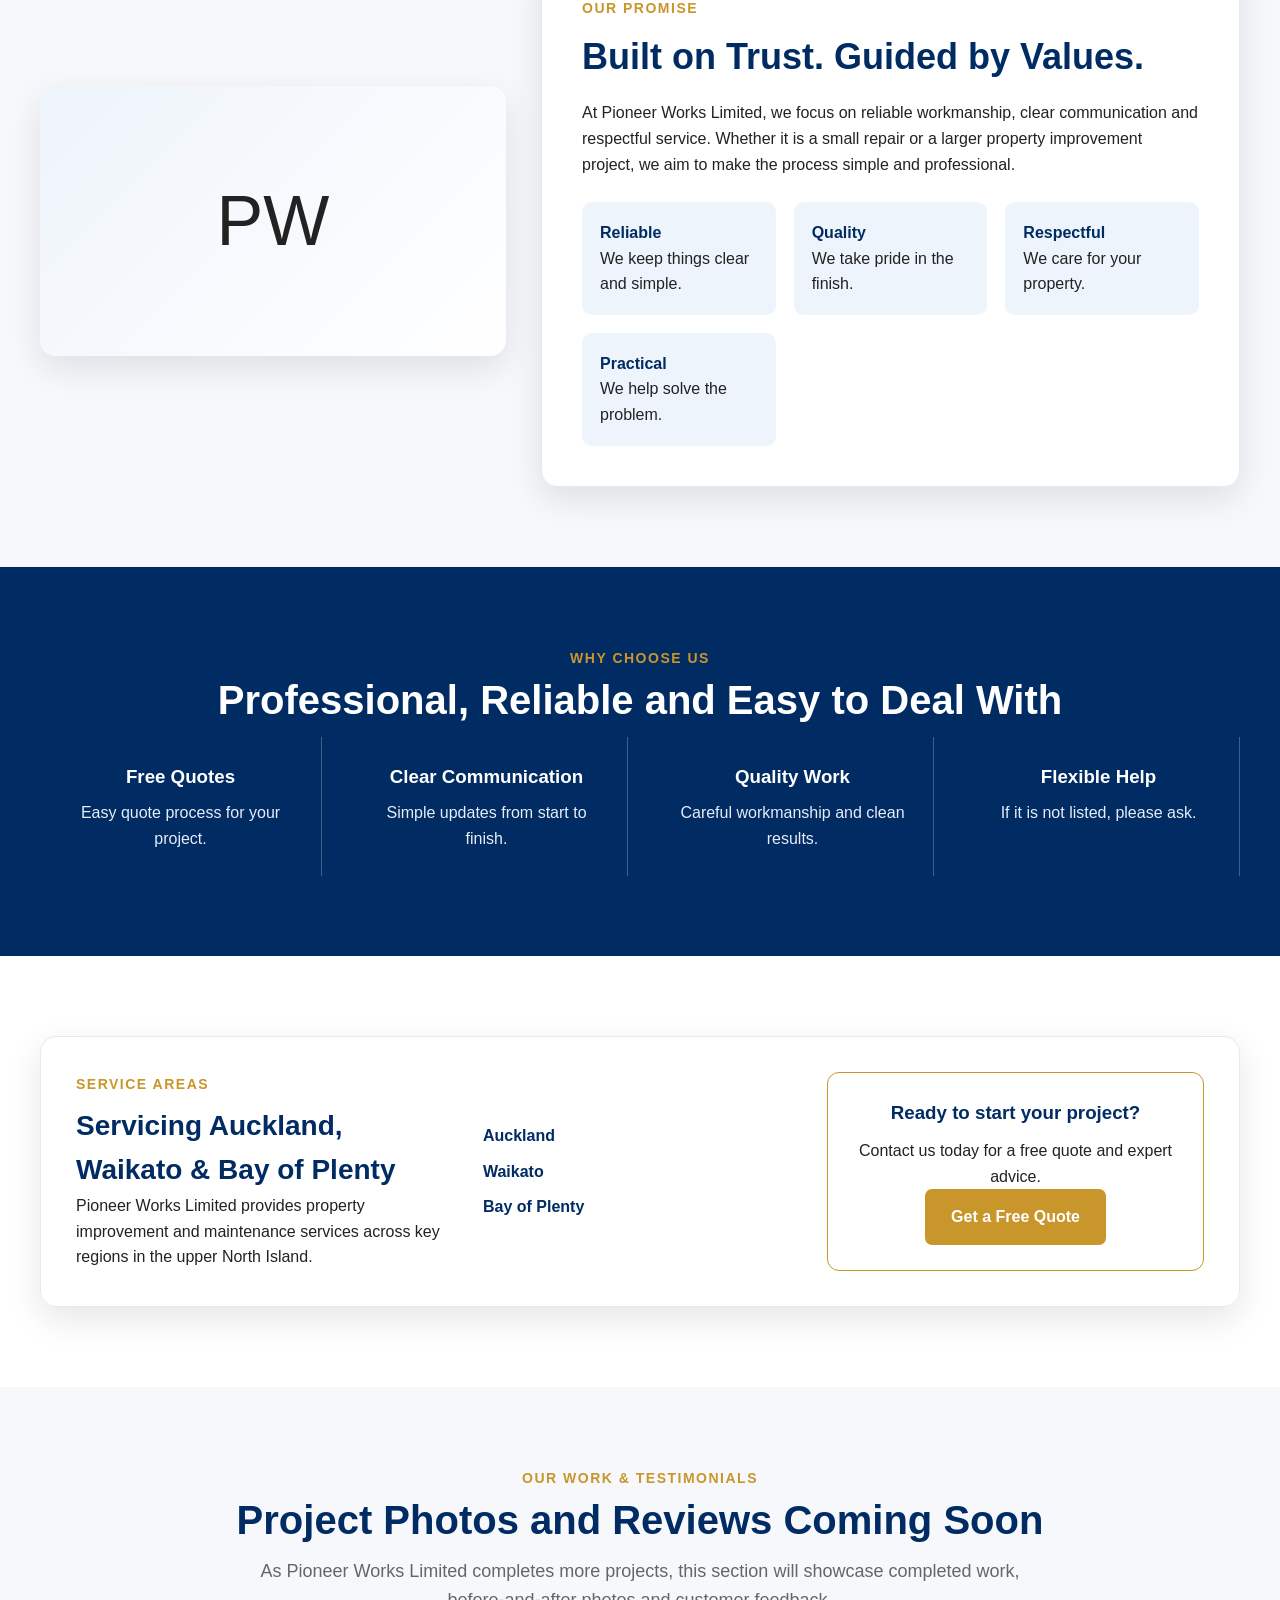
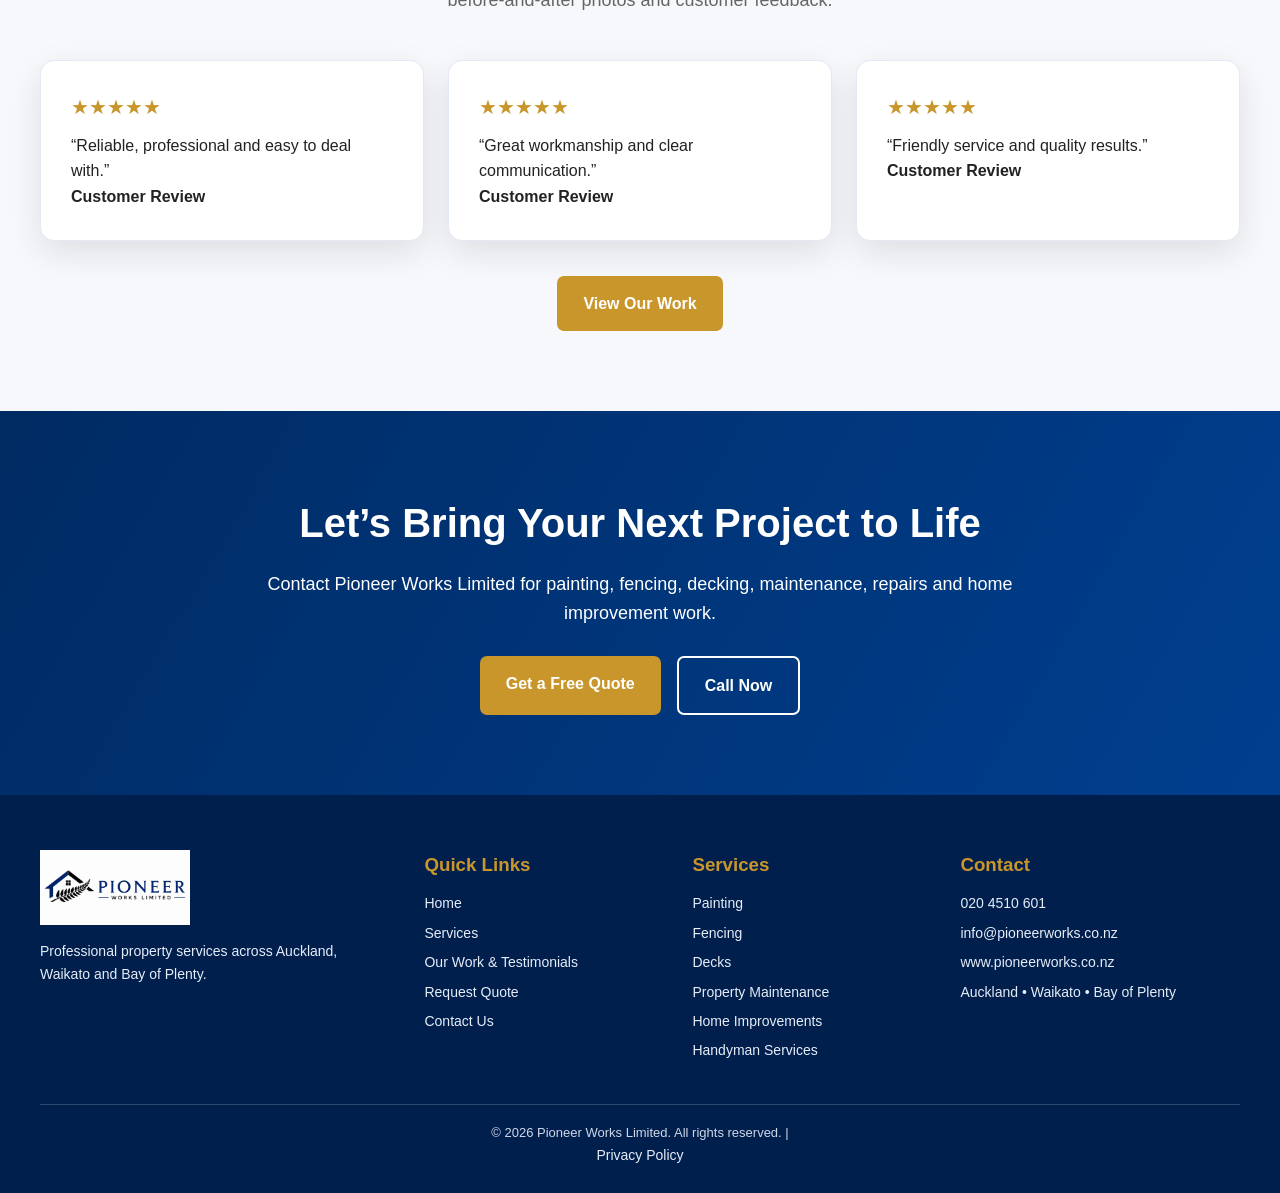
==== commit 05f49fb3: "Update index.html for title and service icons" ====
--- a/index.html
+++ b/index.html
@@ -4,7 +4,7 @@
   <meta charset="UTF-8" />
   <meta name="viewport" content="width=device-width, initial-scale=1.0" />
 
-  <title>Pioneer Works Limited | Painting, Fencing, Decks & Property Maintenance</title>
+  <title>Pioneer Works Limited | Property Services NZ</title>
   <meta name="description" content="Pioneer Works Limited provides painting, fencing, decks, property maintenance, home improvements and handyman services across Auckland, Waikato and Bay of Plenty.">
 
   <link rel="stylesheet" href="styles.css">
@@ -12,31 +12,25 @@
   <style>
     .hero{
       background:
-        linear-gradient(90deg, rgba(0,31,77,0.96) 0%, rgba(0,43,99,0.88) 45%, rgba(0,43,99,0.35) 100%),
-        url("hero-home.jpg");
+        linear-gradient(90deg, rgba(0,31,77,0.96) 0%, rgba(0,43,99,0.88) 45%, rgba(0,43,99,0.25) 100%),
+        url("hero-home.jpeg");
       background-size: cover;
-      background-position: center;
+      background-position: center right;
     }
 
-    .why-grid{
-      display:grid;
-      grid-template-columns:repeat(auto-fit,minmax(220px,1fr));
-      gap:24px;
-    }
-
-    .why-card{
-      color:white;
-      border-right:1px solid rgba(255,255,255,0.25);
-      padding:25px;
-      text-align:center;
-    }
-
-    .why-card h3{
-      color:white;
-    }
-
-    .why-card p{
-      color:#e5edf8;
+    .service-number{
+      width:48px;
+      height:48px;
+      border:2px solid var(--gold);
+      border-radius:50%;
+      display:flex;
+      align-items:center;
+      justify-content:center;
+      margin:0 auto 18px;
+      color:var(--gold);
+      font-weight:800;
+      font-size:15px;
+      letter-spacing:1px;
     }
   </style>
 </head>
@@ -45,9 +39,9 @@
 
   <div class="top-bar">
     <div class="top-bar-inner">
-      <span>📍 Servicing Auckland • Waikato • Bay of Plenty</span>
-      <span>✉ info@pioneerworks.co.nz</span>
-      <span>☎ 020 4510 601</span>
+      <span>Servicing Auckland • Waikato • Bay of Plenty</span>
+      <span>info@pioneerworks.co.nz</span>
+      <span>020 4510 601</span>
     </div>
   </div>
 
@@ -71,9 +65,7 @@
   <section class="hero">
     <div class="hero-inner">
       <p class="company-name">Pioneer Works Limited</p>
-
       <h1>Reliable Work.<br>Done Right.</h1>
-
       <div class="gold-line"></div>
 
       <p>
@@ -105,35 +97,35 @@
 
       <div class="services-grid">
         <div class="service-card">
-          <div class="service-icon">🎨</div>
+          <div class="service-number">01</div>
           <h3>Painting</h3>
           <p>Interior and exterior painting, touch-ups, fence painting and fresh property finishes.</p>
           <a href="services.html">View Services →</a>
         </div>
 
         <div class="service-card">
-          <div class="service-icon">🚧</div>
+          <div class="service-number">02</div>
           <h3>Fencing</h3>
           <p>Fence repairs, timber fencing, privacy fencing, gates and maintenance.</p>
           <a href="services.html">View Services →</a>
         </div>
 
         <div class="service-card">
-          <div class="service-icon">🪵</div>
+          <div class="service-number">03</div>
           <h3>Decks</h3>
           <p>Deck repairs, restoration, staining, maintenance and outdoor living improvements.</p>
           <a href="services.html">View Services →</a>
         </div>
 
         <div class="service-card">
-          <div class="service-icon">🏡</div>
+          <div class="service-number">04</div>
           <h3>Property Maintenance</h3>
           <p>Rental upkeep, property care, general repairs and practical improvements.</p>
           <a href="services.html">View Services →</a>
         </div>
 
         <div class="service-card">
-          <div class="service-icon">🛠️</div>
+          <div class="service-number">05</div>
           <h3>Handyman Services</h3>
           <p>Small jobs, installations, repairs and reliable help around your property.</p>
           <a href="services.html">View Services →</a>
@@ -146,7 +138,7 @@
     <div class="container">
       <div class="promise-wrap">
         <div class="promise-image">
-          <span>🏠</span>
+          <span>PW</span>
         </div>
 
         <div class="promise-content">
@@ -225,6 +217,41 @@
     </div>
   </section>
 
+  <section class="testimonials">
+    <div class="container">
+      <p class="section-label">Our Work & Testimonials</p>
+      <h2 class="section-title">Project Photos and Reviews Coming Soon</h2>
+      <p class="section-subtitle">
+        As Pioneer Works Limited completes more projects, this section will showcase completed work,
+        before-and-after photos and customer feedback.
+      </p>
+
+      <div class="testimonial-grid">
+        <div class="testimonial">
+          <div class="stars">★★★★★</div>
+          <p>“Reliable, professional and easy to deal with.”</p>
+          <strong>Customer Review</strong>
+        </div>
+
+        <div class="testimonial">
+          <div class="stars">★★★★★</div>
+          <p>“Great workmanship and clear communication.”</p>
+          <strong>Customer Review</strong>
+        </div>
+
+        <div class="testimonial">
+          <div class="stars">★★★★★</div>
+          <p>“Friendly service and quality results.”</p>
+          <strong>Customer Review</strong>
+        </div>
+      </div>
+
+      <div class="hero-buttons" style="justify-content:center; margin-top:35px;">
+        <a href="gallery.html" class="btn-primary">View Our Work</a>
+      </div>
+    </div>
+  </section>
+
   <section class="cta">
     <div class="container">
       <h2>Let’s Bring Your Next Project to Life</h2>
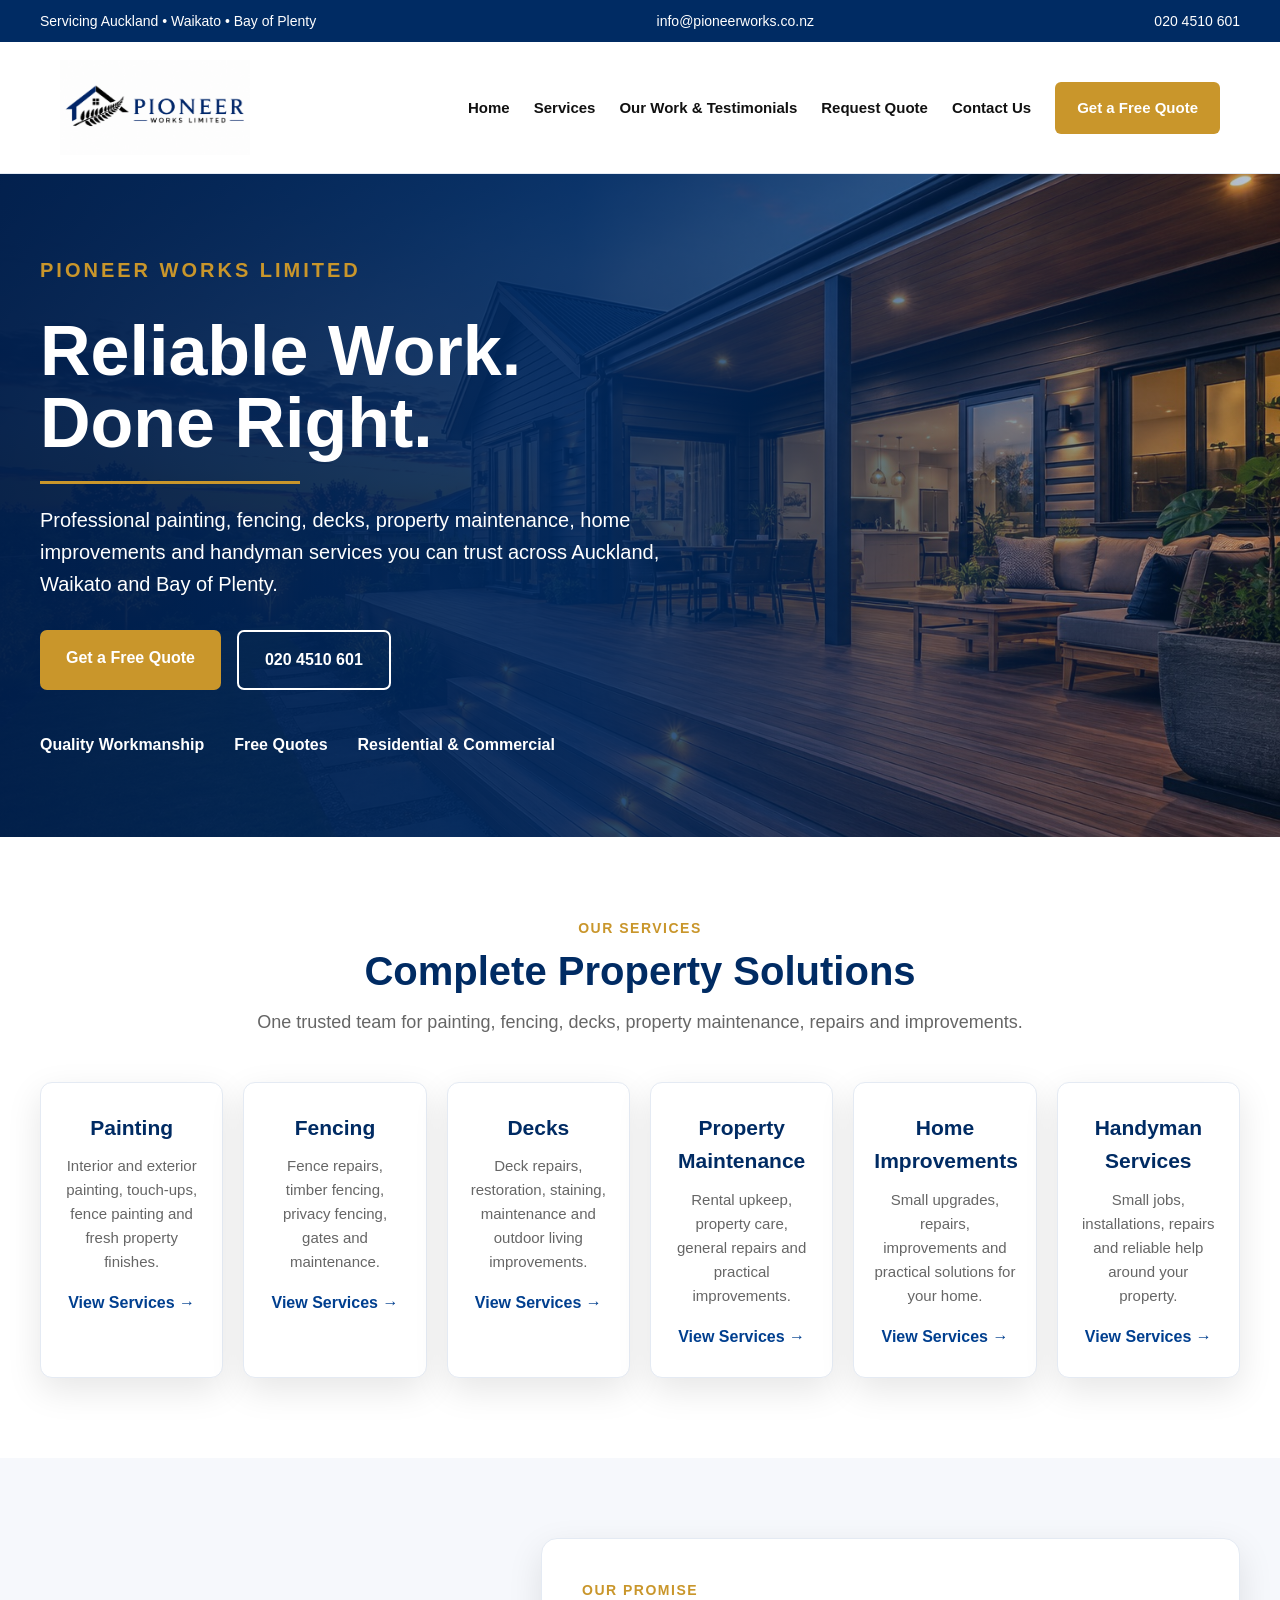
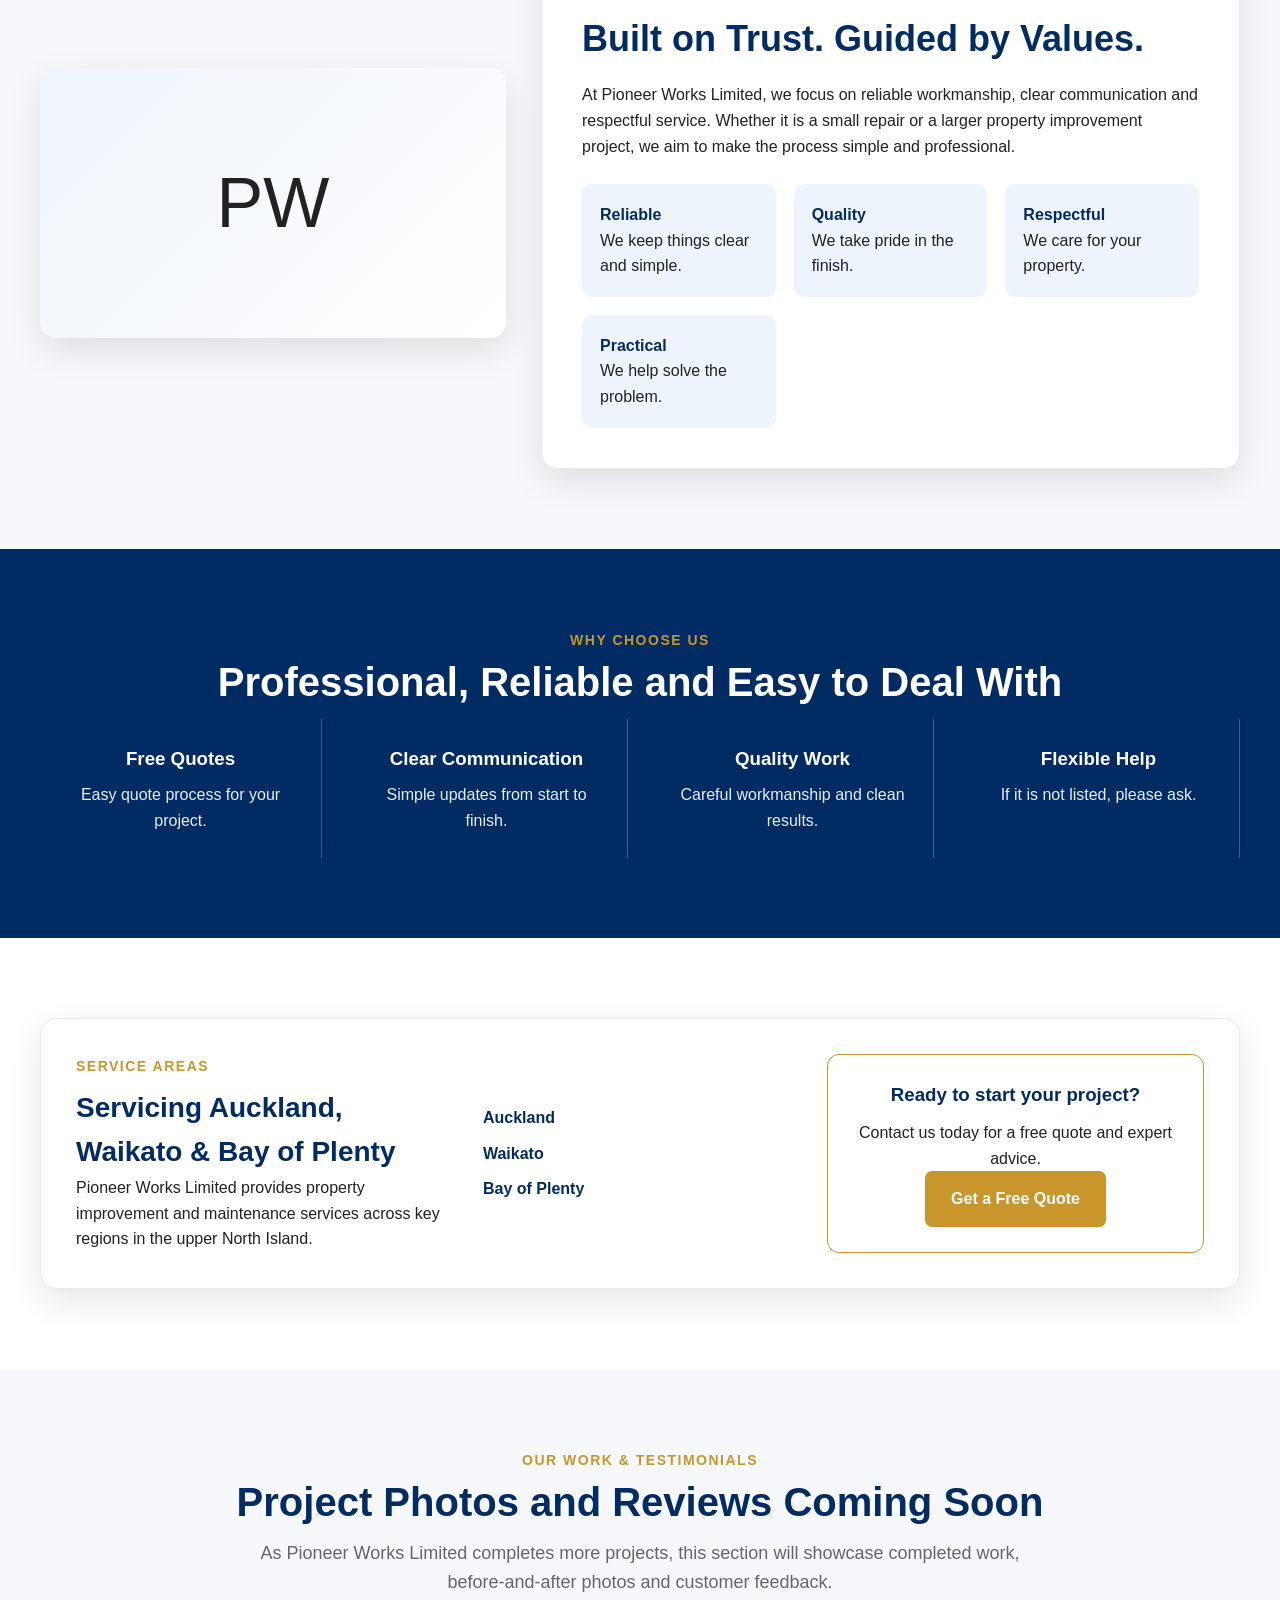
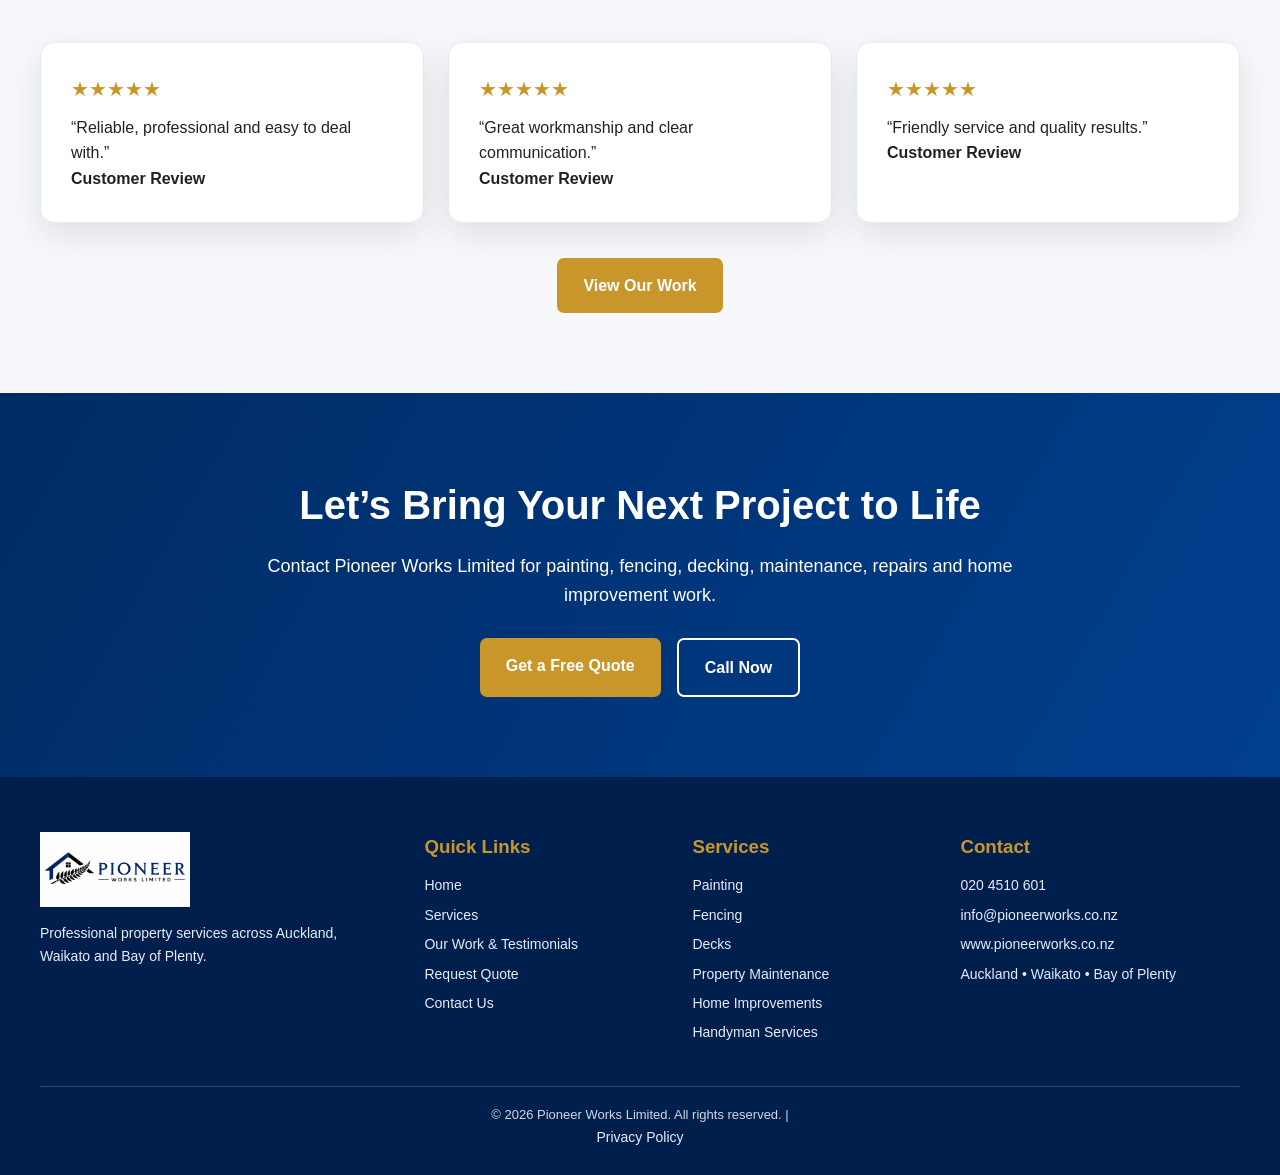
==== commit 43cf8782: "Update services section in index.html Removed service number divs and added Home Improvements servic" ====
--- a/index.html
+++ b/index.html
@@ -17,21 +17,6 @@
       background-size: cover;
       background-position: center right;
     }
-
-    .service-number{
-      width:48px;
-      height:48px;
-      border:2px solid var(--gold);
-      border-radius:50%;
-      display:flex;
-      align-items:center;
-      justify-content:center;
-      margin:0 auto 18px;
-      color:var(--gold);
-      font-weight:800;
-      font-size:15px;
-      letter-spacing:1px;
-    }
   </style>
 </head>
 
@@ -97,35 +82,36 @@
 
       <div class="services-grid">
         <div class="service-card">
-          <div class="service-number">01</div>
           <h3>Painting</h3>
           <p>Interior and exterior painting, touch-ups, fence painting and fresh property finishes.</p>
           <a href="services.html">View Services →</a>
         </div>
 
         <div class="service-card">
-          <div class="service-number">02</div>
           <h3>Fencing</h3>
           <p>Fence repairs, timber fencing, privacy fencing, gates and maintenance.</p>
           <a href="services.html">View Services →</a>
         </div>
 
         <div class="service-card">
-          <div class="service-number">03</div>
           <h3>Decks</h3>
           <p>Deck repairs, restoration, staining, maintenance and outdoor living improvements.</p>
           <a href="services.html">View Services →</a>
         </div>
 
         <div class="service-card">
-          <div class="service-number">04</div>
           <h3>Property Maintenance</h3>
           <p>Rental upkeep, property care, general repairs and practical improvements.</p>
           <a href="services.html">View Services →</a>
         </div>
 
         <div class="service-card">
-          <div class="service-number">05</div>
+          <h3>Home Improvements</h3>
+          <p>Small upgrades, repairs, improvements and practical solutions for your home.</p>
+          <a href="services.html">View Services →</a>
+        </div>
+
+        <div class="service-card">
           <h3>Handyman Services</h3>
           <p>Small jobs, installations, repairs and reliable help around your property.</p>
           <a href="services.html">View Services →</a>
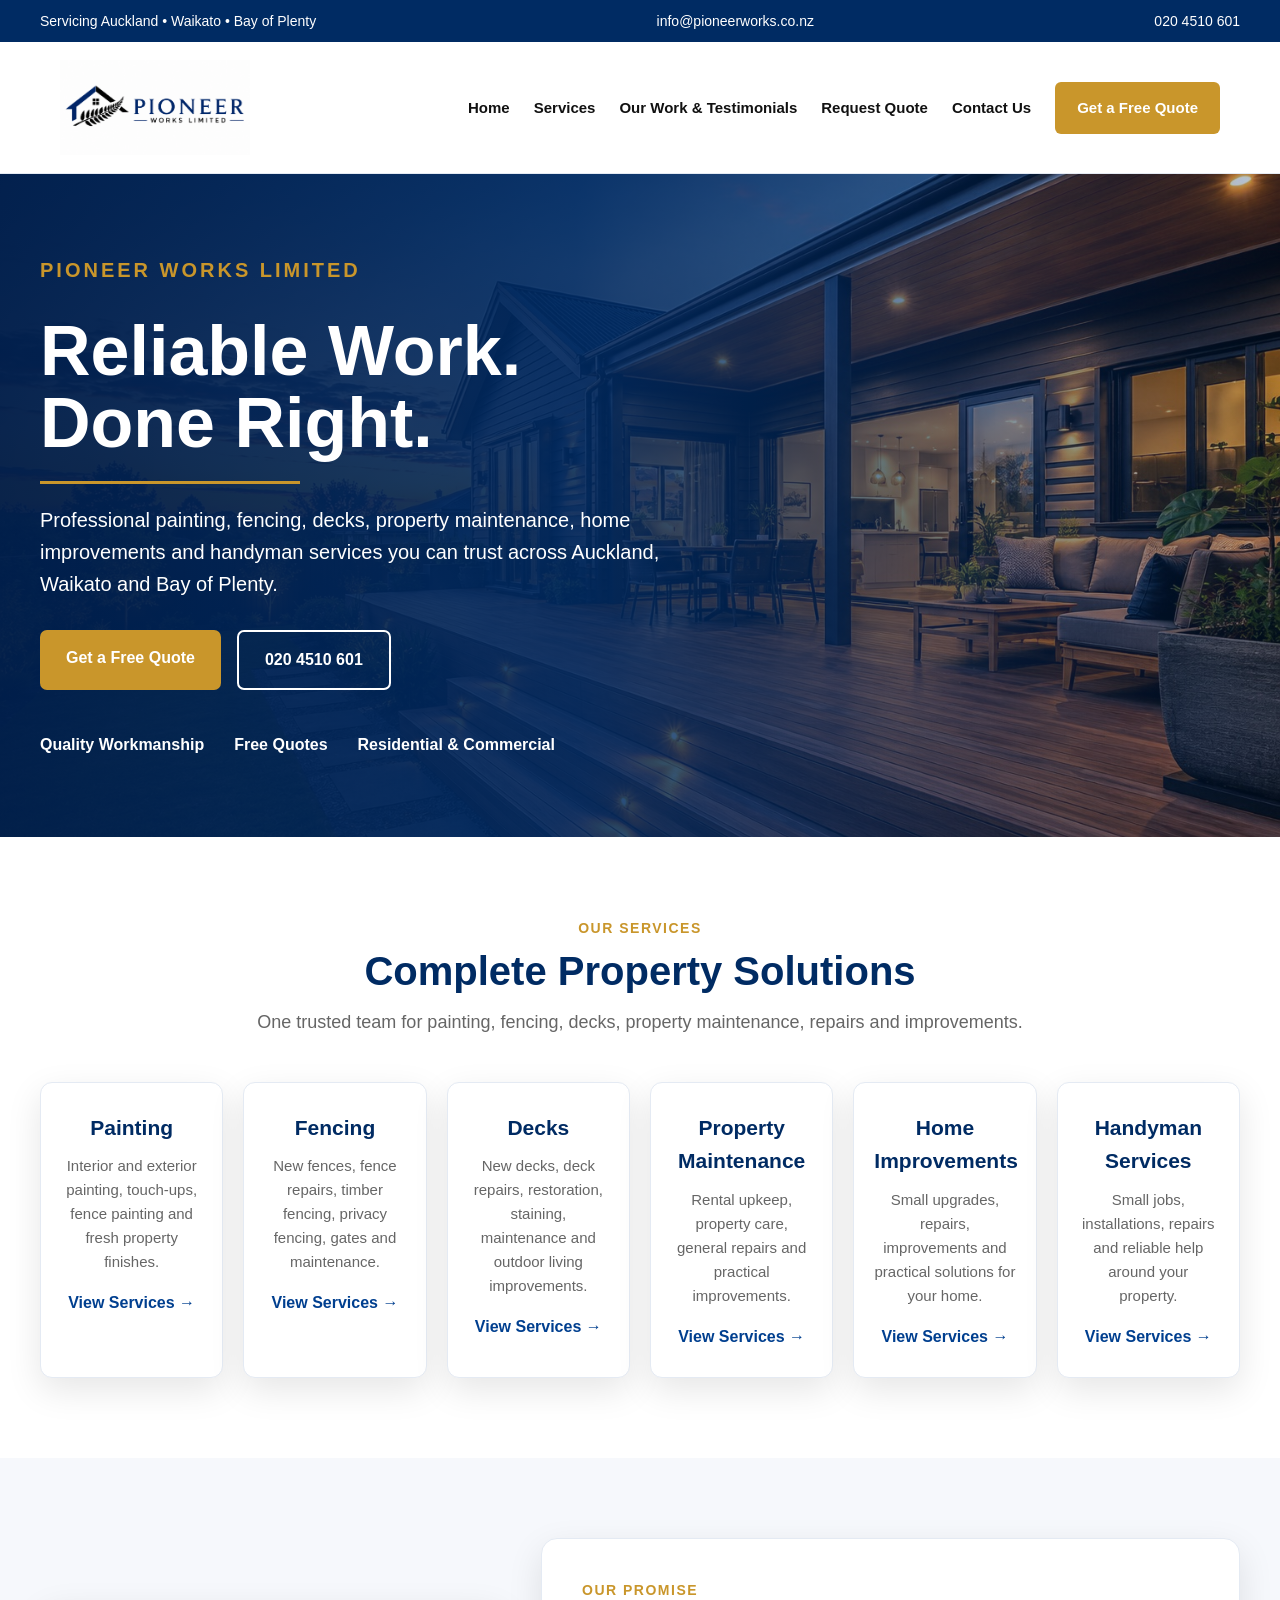
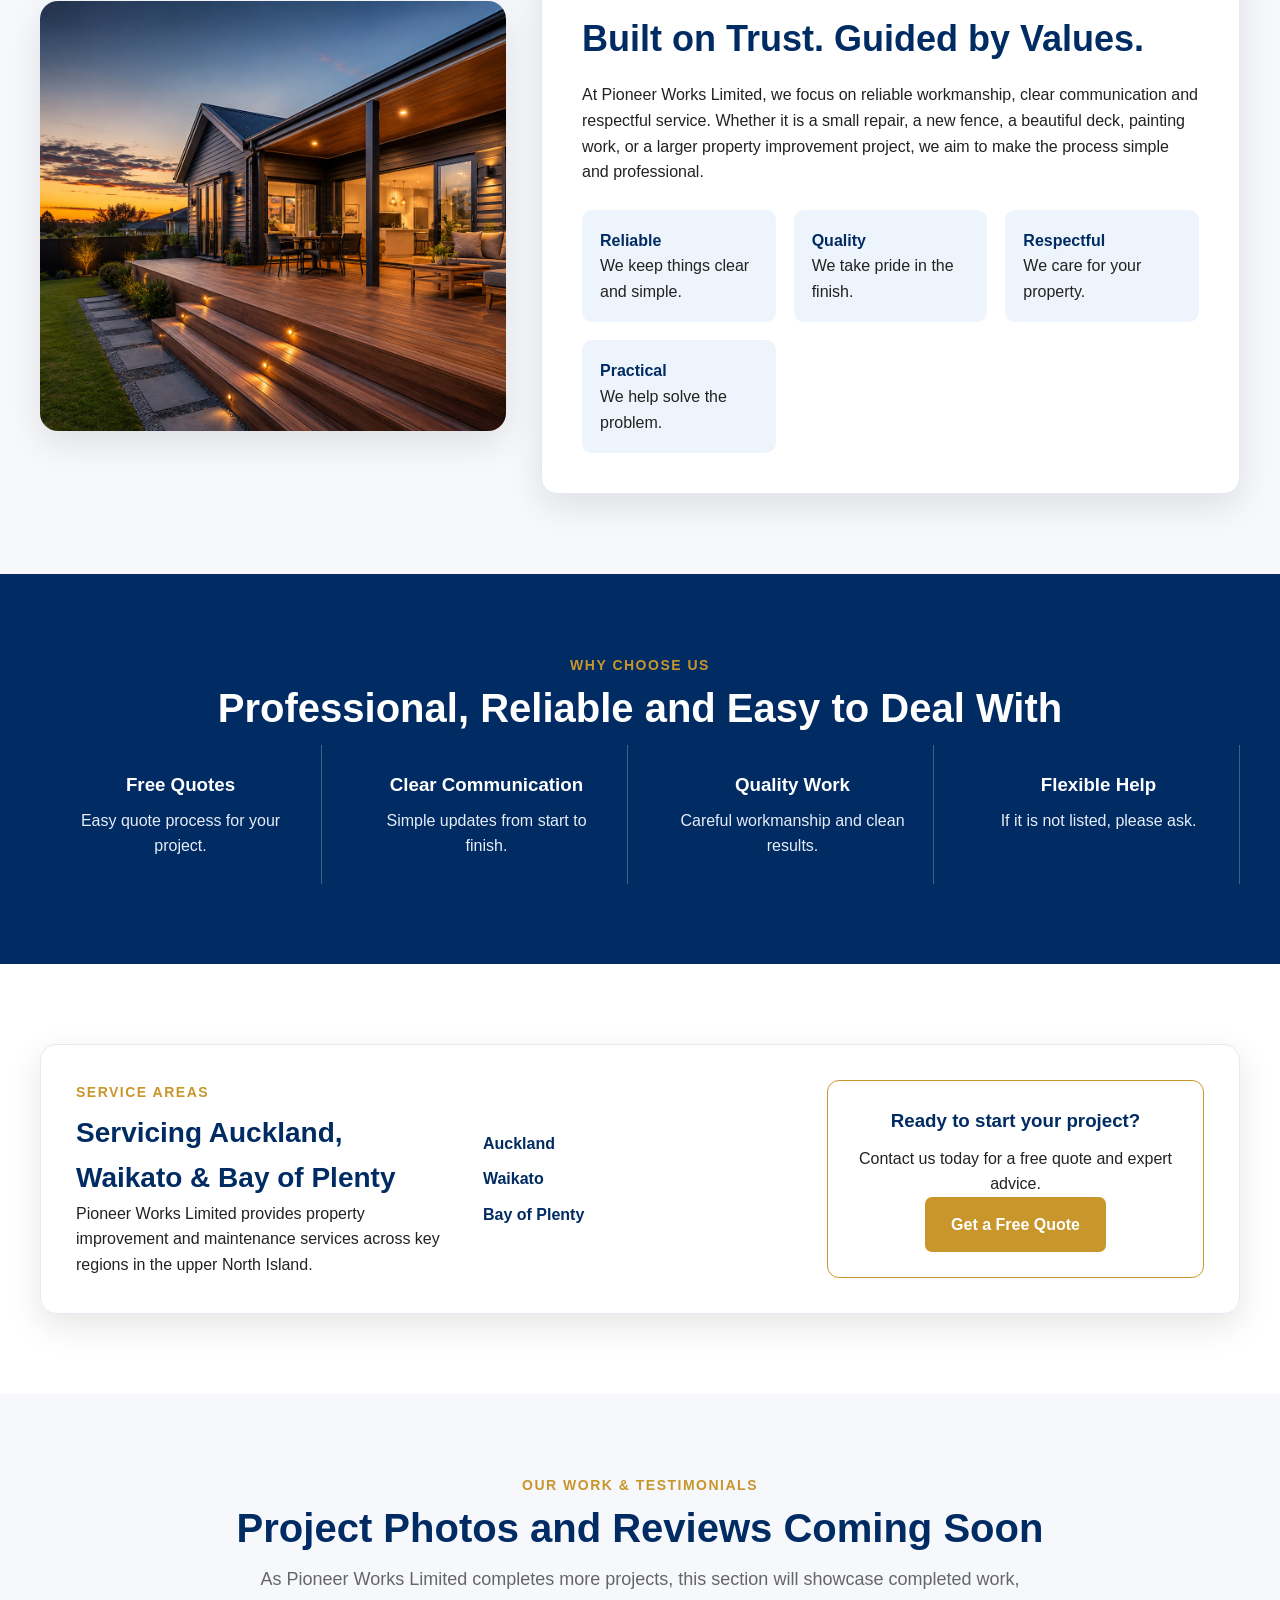
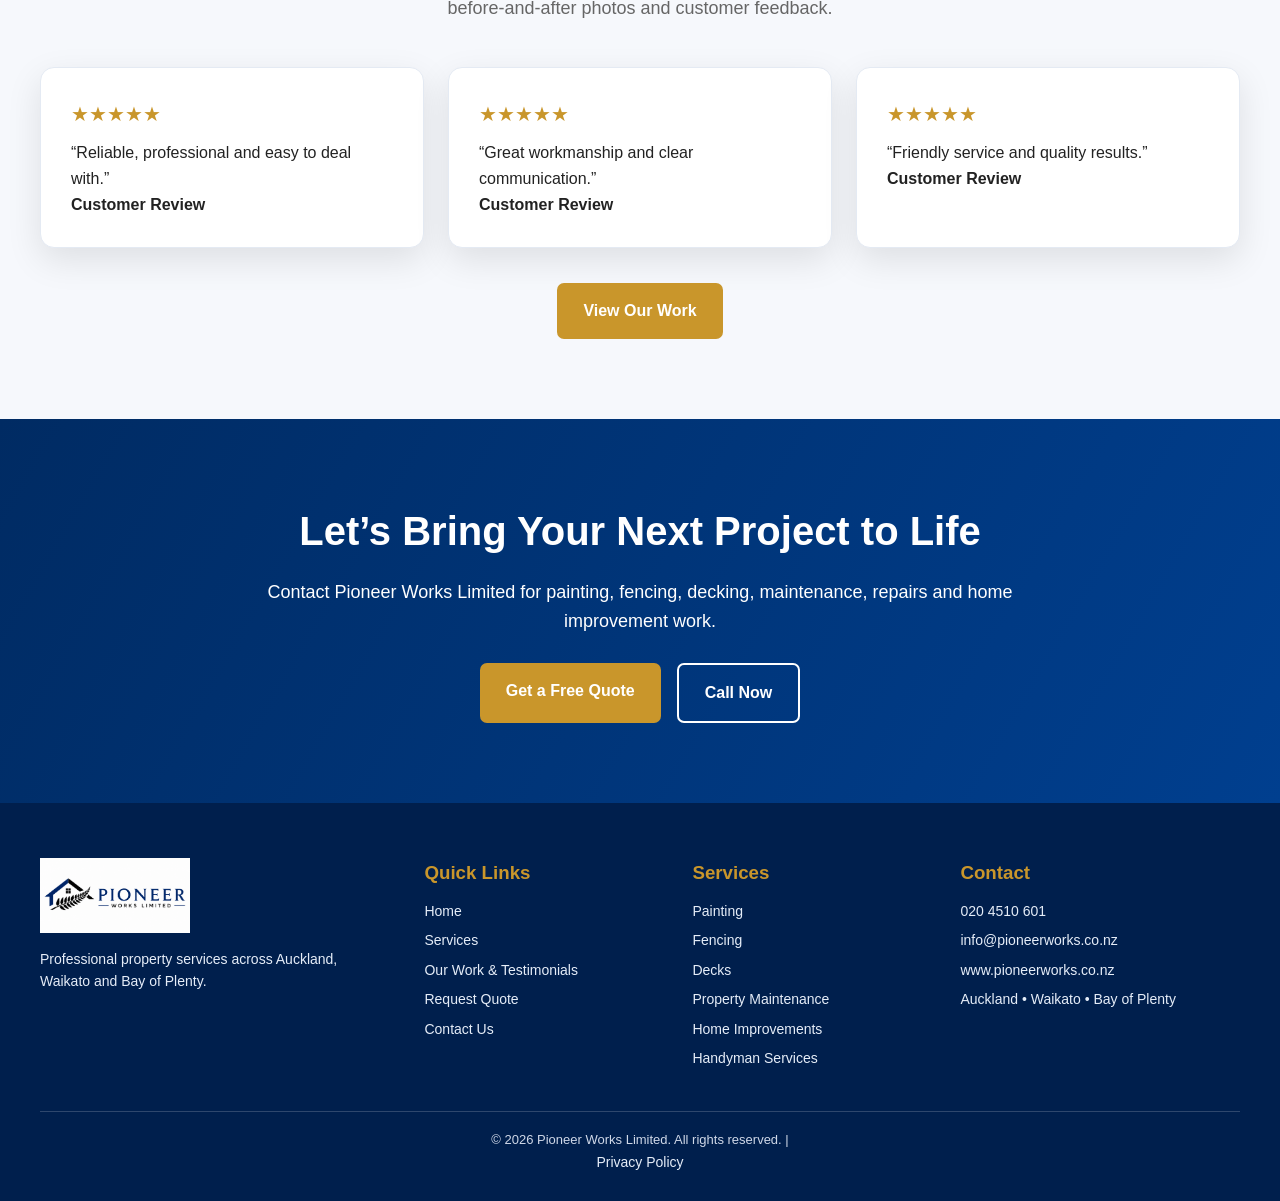
==== commit ff4c1dbd: "Enhance service descriptions and add promise photo Updated service descriptions and added a new prom" ====
--- a/index.html
+++ b/index.html
@@ -17,6 +17,21 @@
       background-size: cover;
       background-position: center right;
     }
+
+    .promise-photo{
+      background-image: url("hero-home.jpeg");
+      background-size: cover;
+      background-position: center;
+      min-height: 430px;
+      border-radius: 18px;
+      box-shadow: var(--shadow);
+    }
+
+    @media(max-width:900px){
+      .promise-photo{
+        min-height: 280px;
+      }
+    }
   </style>
 </head>
 
@@ -89,13 +104,13 @@
 
         <div class="service-card">
           <h3>Fencing</h3>
-          <p>Fence repairs, timber fencing, privacy fencing, gates and maintenance.</p>
+          <p>New fences, fence repairs, timber fencing, privacy fencing, gates and maintenance.</p>
           <a href="services.html">View Services →</a>
         </div>
 
         <div class="service-card">
           <h3>Decks</h3>
-          <p>Deck repairs, restoration, staining, maintenance and outdoor living improvements.</p>
+          <p>New decks, deck repairs, restoration, staining, maintenance and outdoor living improvements.</p>
           <a href="services.html">View Services →</a>
         </div>
 
@@ -123,17 +138,16 @@
   <section class="promise">
     <div class="container">
       <div class="promise-wrap">
-        <div class="promise-image">
-          <span>PW</span>
-        </div>
+        <div class="promise-photo" aria-label="Premium timber deck at sunset"></div>
 
         <div class="promise-content">
           <p class="section-label" style="text-align:left;">Our Promise</p>
           <h2>Built on Trust. Guided by Values.</h2>
           <p>
             At Pioneer Works Limited, we focus on reliable workmanship, clear communication
-            and respectful service. Whether it is a small repair or a larger property improvement
-            project, we aim to make the process simple and professional.
+            and respectful service. Whether it is a small repair, a new fence, a beautiful deck,
+            painting work, or a larger property improvement project, we aim to make the process
+            simple and professional.
           </p>
 
           <div class="values-grid">
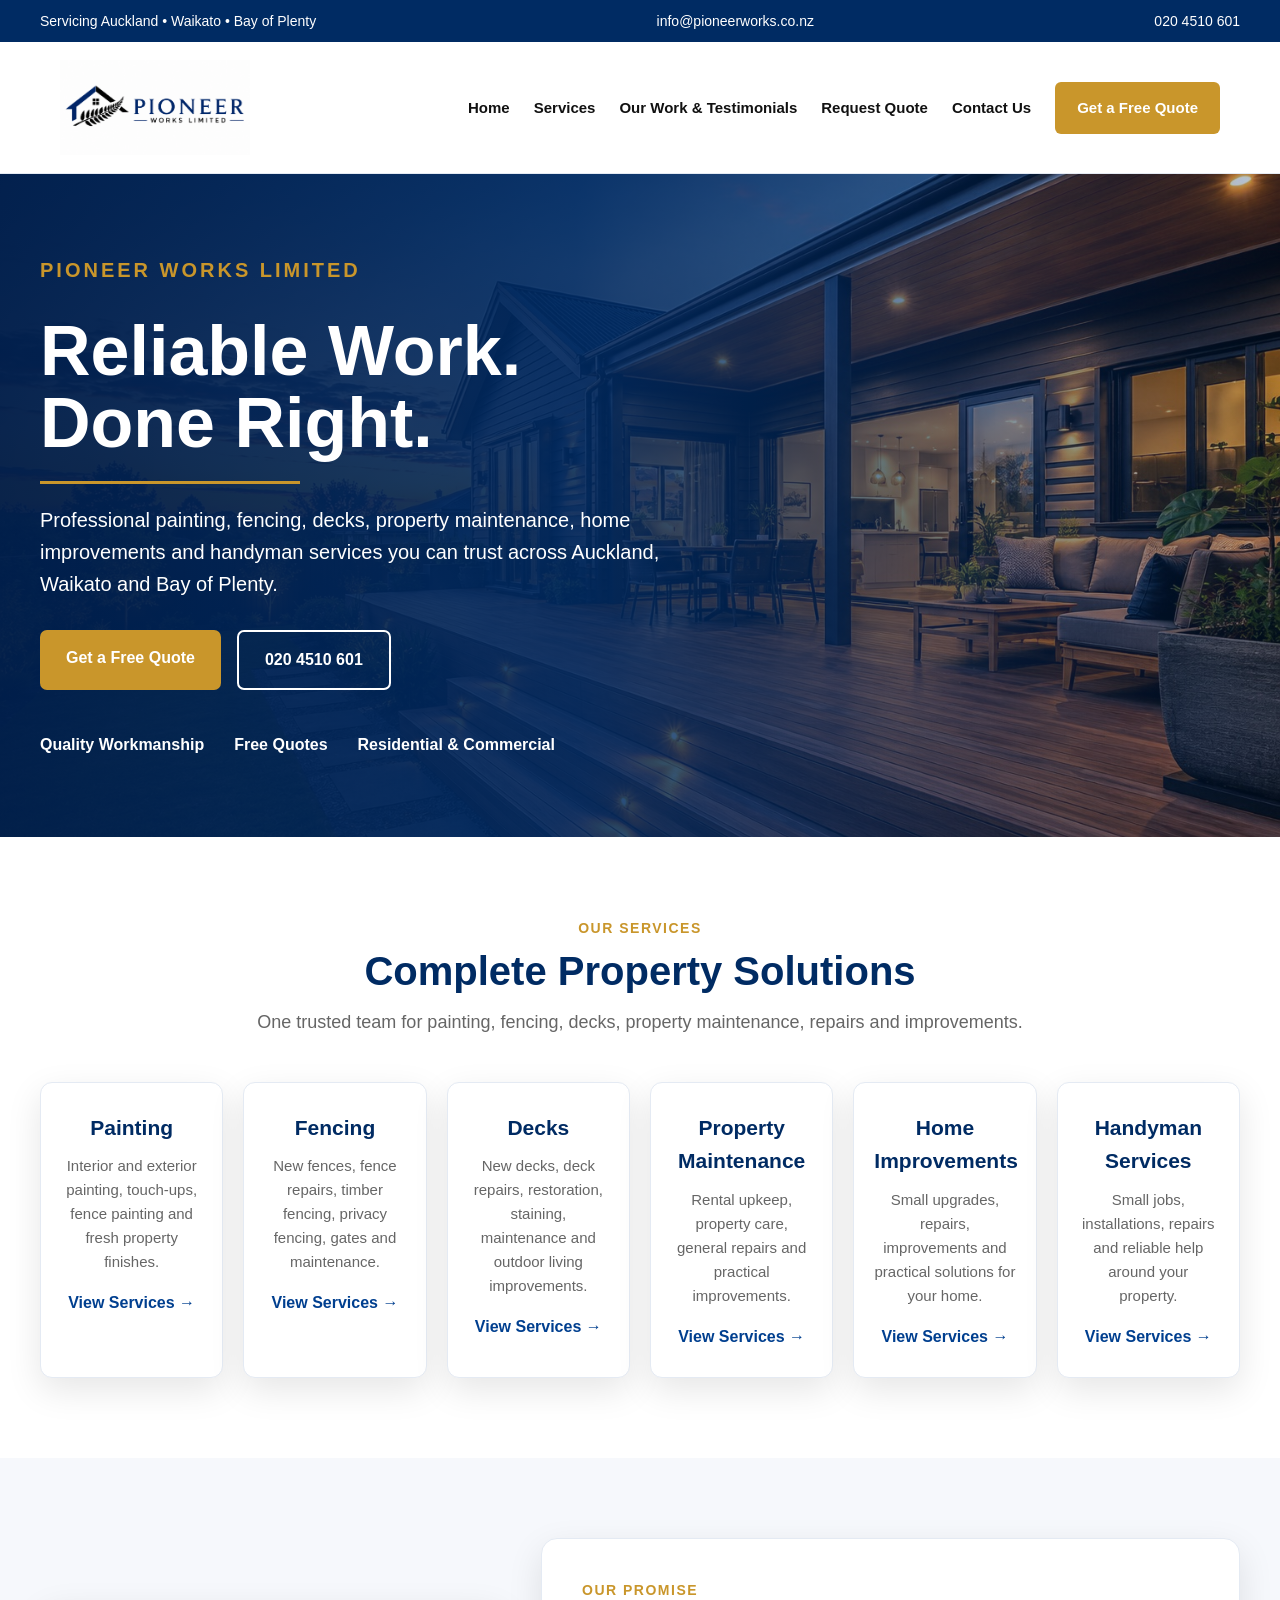
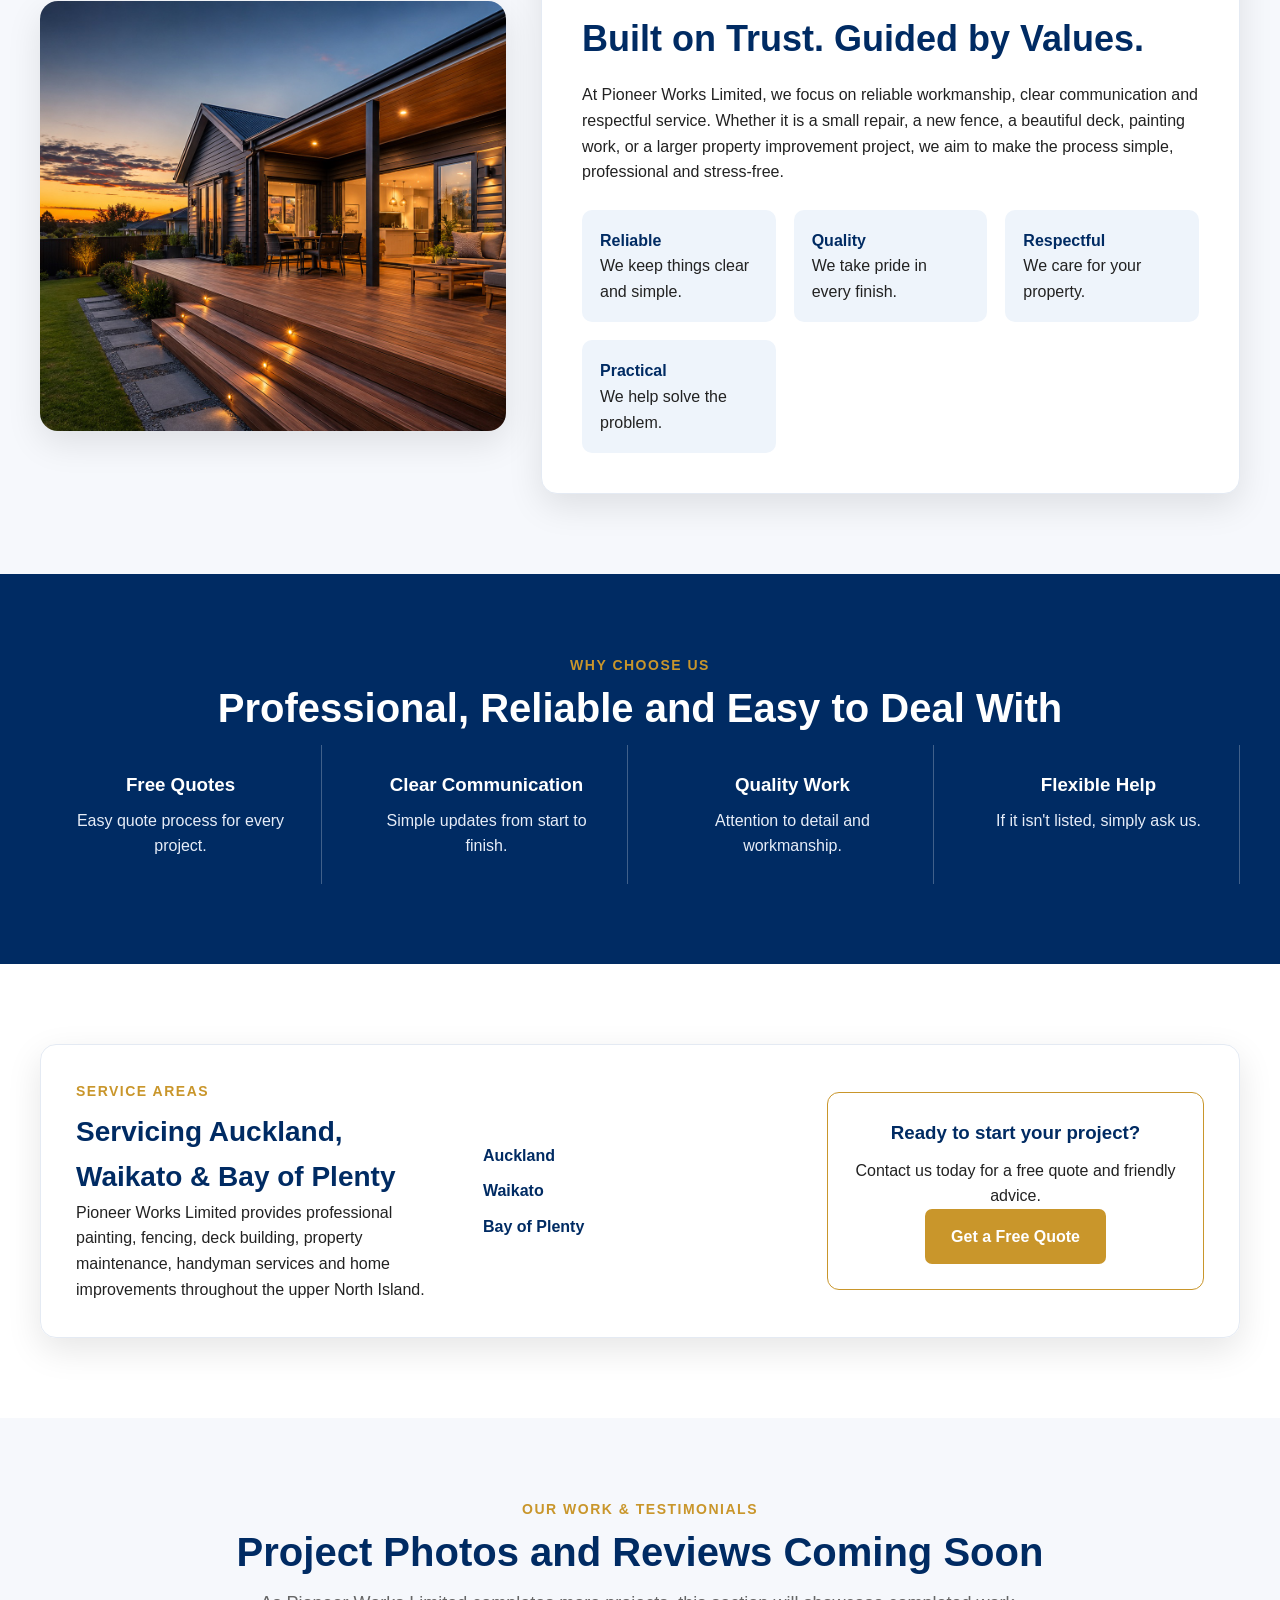
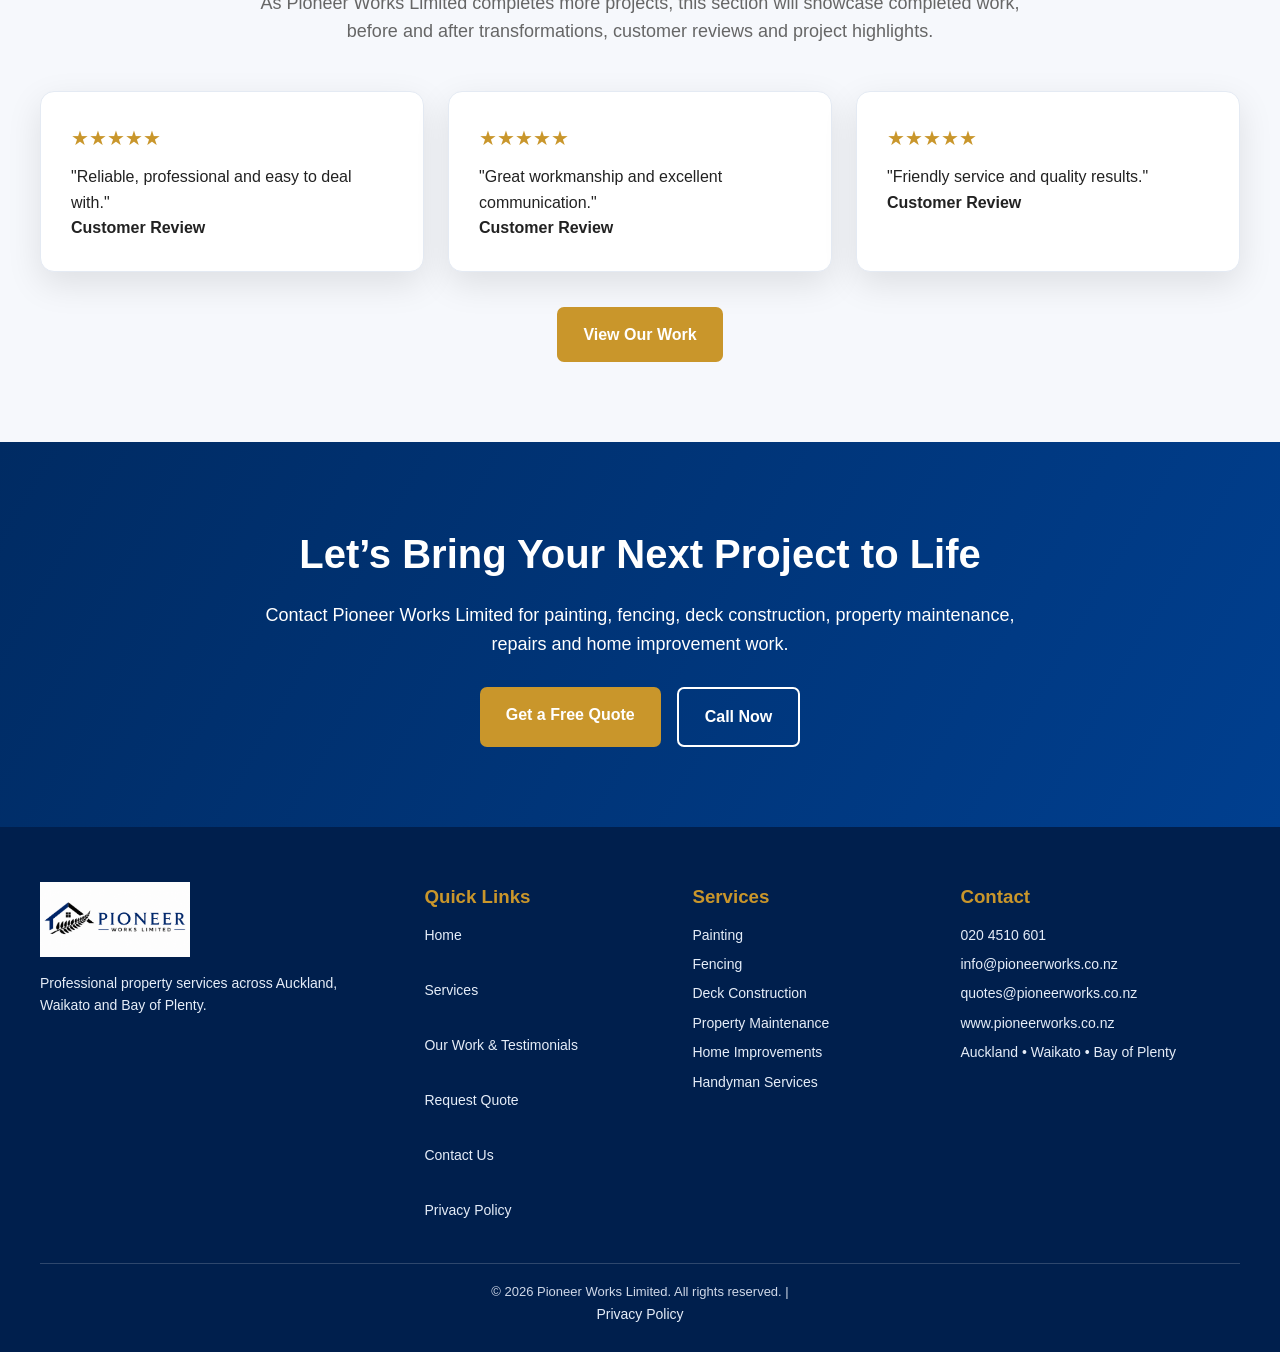
==== commit 332451ad: "Refactor index.html for improved structure and clarity Updated HTML structure and improved formattin" ====
--- a/index.html
+++ b/index.html
@@ -5,20 +5,30 @@
   <meta name="viewport" content="width=device-width, initial-scale=1.0" />
 
   <title>Pioneer Works Limited | Property Services NZ</title>
-  <meta name="description" content="Pioneer Works Limited provides painting, fencing, decks, property maintenance, home improvements and handyman services across Auckland, Waikato and Bay of Plenty.">
-
-  <link rel="stylesheet" href="styles.css">
+
+  <meta
+    name="description"
+    content="Pioneer Works Limited provides painting, fencing, decks, property maintenance, home improvements and handyman services across Auckland, Waikato and Bay of Plenty."
+  />
+
+  <link rel="stylesheet" href="styles.css" />
 
   <style>
-    .hero{
+    .hero {
       background:
-        linear-gradient(90deg, rgba(0,31,77,0.96) 0%, rgba(0,43,99,0.88) 45%, rgba(0,43,99,0.25) 100%),
+        linear-gradient(
+          90deg,
+          rgba(0, 31, 77, 0.96) 0%,
+          rgba(0, 43, 99, 0.88) 45%,
+          rgba(0, 43, 99, 0.25) 100%
+        ),
         url("hero-home.jpeg");
+
       background-size: cover;
       background-position: center right;
     }
 
-    .promise-photo{
+    .promise-photo {
       background-image: url("hero-home.jpeg");
       background-size: cover;
       background-position: center;
@@ -27,8 +37,8 @@
       box-shadow: var(--shadow);
     }
 
-    @media(max-width:900px){
-      .promise-photo{
+    @media (max-width: 900px) {
+      .promise-photo {
         min-height: 280px;
       }
     }
@@ -47,8 +57,12 @@
 
   <header>
     <div class="nav-wrap">
+
       <a href="index.html" class="logo">
-        <img src="logo.png" alt="Pioneer Works Limited Logo">
+        <img
+          src="logo.png"
+          alt="Pioneer Works Limited Logo"
+        />
       </a>
 
       <nav>
@@ -57,15 +71,27 @@
         <a href="gallery.html">Our Work & Testimonials</a>
         <a href="quote.html">Request Quote</a>
         <a href="contact.html">Contact Us</a>
-        <a href="quote.html" class="quote-btn">Get a Free Quote</a>
+
+        <a href="quote.html" class="quote-btn">
+          Get a Free Quote
+        </a>
       </nav>
+
     </div>
   </header>
 
   <section class="hero">
     <div class="hero-inner">
-      <p class="company-name">Pioneer Works Limited</p>
-      <h1>Reliable Work.<br>Done Right.</h1>
+
+      <p class="company-name">
+        Pioneer Works Limited
+      </p>
+
+      <h1>
+        Reliable Work.<br />
+        Done Right.
+      </h1>
+
       <div class="gold-line"></div>
 
       <p>
@@ -75,101 +101,212 @@
       </p>
 
       <div class="hero-buttons">
-        <a href="quote.html" class="btn-primary">Get a Free Quote</a>
-        <a href="tel:0204510601" class="btn-secondary">020 4510 601</a>
+
+        <a href="quote.html" class="btn-primary">
+          Get a Free Quote
+        </a>
+
+        <a href="tel:0204510601" class="btn-secondary">
+          020 4510 601
+        </a>
+
       </div>
 
       <div class="hero-features">
-        <div class="hero-feature">Quality Workmanship</div>
-        <div class="hero-feature">Free Quotes</div>
-        <div class="hero-feature">Residential & Commercial</div>
-      </div>
+        <div class="hero-feature">
+          Quality Workmanship
+        </div>
+
+        <div class="hero-feature">
+          Free Quotes
+        </div>
+
+        <div class="hero-feature">
+          Residential & Commercial
+        </div>
+      </div>
+
     </div>
   </section>
 
   <section>
     <div class="container">
-      <p class="section-label">Our Services</p>
-      <h2 class="section-title">Complete Property Solutions</h2>
+
+      <p class="section-label">
+        Our Services
+      </p>
+
+      <h2 class="section-title">
+        Complete Property Solutions
+      </h2>
+
       <p class="section-subtitle">
-        One trusted team for painting, fencing, decks, property maintenance, repairs and improvements.
+        One trusted team for painting, fencing, decks,
+        property maintenance, repairs and improvements.
       </p>
 
       <div class="services-grid">
+
         <div class="service-card">
           <h3>Painting</h3>
-          <p>Interior and exterior painting, touch-ups, fence painting and fresh property finishes.</p>
-          <a href="services.html">View Services →</a>
+
+          <p>
+            Interior and exterior painting, touch-ups,
+            fence painting and fresh property finishes.
+          </p>
+
+          <a href="services.html">
+            View Services →
+          </a>
         </div>
 
         <div class="service-card">
           <h3>Fencing</h3>
-          <p>New fences, fence repairs, timber fencing, privacy fencing, gates and maintenance.</p>
-          <a href="services.html">View Services →</a>
+
+          <p>
+            New fences, fence repairs, timber fencing,
+            privacy fencing, gates and maintenance.
+          </p>
+
+          <a href="services.html">
+            View Services →
+          </a>
         </div>
 
         <div class="service-card">
           <h3>Decks</h3>
-          <p>New decks, deck repairs, restoration, staining, maintenance and outdoor living improvements.</p>
-          <a href="services.html">View Services →</a>
+
+          <p>
+            New decks, deck repairs, restoration,
+            staining, maintenance and outdoor living improvements.
+          </p>
+
+          <a href="services.html">
+            View Services →
+          </a>
         </div>
 
         <div class="service-card">
           <h3>Property Maintenance</h3>
-          <p>Rental upkeep, property care, general repairs and practical improvements.</p>
-          <a href="services.html">View Services →</a>
+
+          <p>
+            Rental upkeep, property care, general repairs
+            and practical improvements.
+          </p>
+
+          <a href="services.html">
+            View Services →
+          </a>
         </div>
 
         <div class="service-card">
           <h3>Home Improvements</h3>
-          <p>Small upgrades, repairs, improvements and practical solutions for your home.</p>
-          <a href="services.html">View Services →</a>
+
+          <p>
+            Small upgrades, repairs, improvements
+            and practical solutions for your home.
+          </p>
+
+          <a href="services.html">
+            View Services →
+          </a>
         </div>
 
         <div class="service-card">
           <h3>Handyman Services</h3>
-          <p>Small jobs, installations, repairs and reliable help around your property.</p>
-          <a href="services.html">View Services →</a>
-        </div>
+
+          <p>
+            Small jobs, installations, repairs
+            and reliable help around your property.
+          </p>
+
+          <a href="services.html">
+            View Services →
+          </a>
+        </div>
+
       </div>
     </div>
   </section>
 
   <section class="promise">
     <div class="container">
+
       <div class="promise-wrap">
-        <div class="promise-photo" aria-label="Premium timber deck at sunset"></div>
+
+        <div
+          class="promise-photo"
+          aria-label="Premium timber deck at sunset">
+        </div>
 
         <div class="promise-content">
-          <p class="section-label" style="text-align:left;">Our Promise</p>
-          <h2>Built on Trust. Guided by Values.</h2>
-          <p>
-            At Pioneer Works Limited, we focus on reliable workmanship, clear communication
-            and respectful service. Whether it is a small repair, a new fence, a beautiful deck,
-            painting work, or a larger property improvement project, we aim to make the process
-            simple and professional.
+
+          <p class="section-label" style="text-align:left;">
+            Our Promise
+          </p>
+
+          <h2>
+            Built on Trust. Guided by Values.
+          </h2>
+
+          <p>
+            At Pioneer Works Limited, we focus on reliable workmanship,
+            clear communication and respectful service.
+            Whether it is a small repair, a new fence,
+            a beautiful deck, painting work,
+            or a larger property improvement project,
+            we aim to make the process simple,
+            professional and stress-free.
           </p>
 
           <div class="values-grid">
-            <div class="value-card"><strong>Reliable</strong><br>We keep things clear and simple.</div>
-            <div class="value-card"><strong>Quality</strong><br>We take pride in the finish.</div>
-            <div class="value-card"><strong>Respectful</strong><br>We care for your property.</div>
-            <div class="value-card"><strong>Practical</strong><br>We help solve the problem.</div>
+
+            <div class="value-card">
+              <strong>Reliable</strong><br>
+              We keep things clear and simple.
+            </div>
+
+            <div class="value-card">
+              <strong>Quality</strong><br>
+              We take pride in every finish.
+            </div>
+
+            <div class="value-card">
+              <strong>Respectful</strong><br>
+              We care for your property.
+            </div>
+
+            <div class="value-card">
+              <strong>Practical</strong><br>
+              We help solve the problem.
+            </div>
+
           </div>
-        </div>
-      </div>
+
+        </div>
+
+      </div>
+
     </div>
   </section>
 
   <section class="why-band">
+
     <div class="container">
-      <p class="section-label">Why Choose Us</p>
-      <h2 class="section-title">Professional, Reliable and Easy to Deal With</h2>
+
+      <p class="section-label">
+        Why Choose Us
+      </p>
+
+      <h2 class="section-title">
+        Professional, Reliable and Easy to Deal With
+      </h2>
 
       <div class="why-grid">
+
         <div class="why-card">
           <h3>Free Quotes</h3>
-          <p>Easy quote process for your project.</p>
+          <p>Easy quote process for every project.</p>
         </div>
 
         <div class="why-card">
@@ -179,136 +316,338 @@
 
         <div class="why-card">
           <h3>Quality Work</h3>
-          <p>Careful workmanship and clean results.</p>
+          <p>Attention to detail and workmanship.</p>
         </div>
 
         <div class="why-card">
           <h3>Flexible Help</h3>
-          <p>If it is not listed, please ask.</p>
-        </div>
-      </div>
-    </div>
+          <p>If it isn't listed, simply ask us.</p>
+        </div>
+
+      </div>
+
+    </div>
+
   </section>
 
   <section class="areas-section">
+
     <div class="container">
+
       <div class="areas-box">
+
         <div>
-          <p class="section-label" style="text-align:left;">Service Areas</p>
-          <h2>Servicing Auckland, Waikato & Bay of Plenty</h2>
-          <p>
-            Pioneer Works Limited provides property improvement and maintenance services
-            across key regions in the upper North Island.
-          </p>
+
+          <p class="section-label" style="text-align:left;">
+            Service Areas
+          </p>
+
+          <h2>
+            Servicing Auckland, Waikato & Bay of Plenty
+          </h2>
+
+          <p>
+            Pioneer Works Limited provides professional painting,
+            fencing, deck building, property maintenance,
+            handyman services and home improvements
+            throughout the upper North Island.
+          </p>
+
         </div>
 
         <div class="areas-list">
+
           <span>Auckland</span>
+
           <span>Waikato</span>
+
           <span>Bay of Plenty</span>
+
         </div>
 
         <div class="quote-panel">
-          <h3>Ready to start your project?</h3>
-          <p>Contact us today for a free quote and expert advice.</p>
-          <a href="quote.html" class="btn-primary">Get a Free Quote</a>
-        </div>
-      </div>
-    </div>
+
+          <h3>
+            Ready to start your project?
+          </h3>
+
+          <p>
+            Contact us today for a free quote and friendly advice.
+          </p>
+
+          <a
+            href="quote.html"
+            class="btn-primary">
+            Get a Free Quote
+          </a>
+
+        </div>
+
+      </div>
+
+    </div>
+
   </section>
 
   <section class="testimonials">
+
     <div class="container">
-      <p class="section-label">Our Work & Testimonials</p>
-      <h2 class="section-title">Project Photos and Reviews Coming Soon</h2>
+
+      <p class="section-label">
+        Our Work & Testimonials
+      </p>
+
+      <h2 class="section-title">
+        Project Photos and Reviews Coming Soon
+      </h2>
+
       <p class="section-subtitle">
-        As Pioneer Works Limited completes more projects, this section will showcase completed work,
-        before-and-after photos and customer feedback.
+        As Pioneer Works Limited completes more projects,
+        this section will showcase completed work,
+        before and after transformations,
+        customer reviews and project highlights.
       </p>
 
       <div class="testimonial-grid">
+
         <div class="testimonial">
-          <div class="stars">★★★★★</div>
-          <p>“Reliable, professional and easy to deal with.”</p>
-          <strong>Customer Review</strong>
+
+          <div class="stars">
+            ★★★★★
+          </div>
+
+          <p>
+            "Reliable, professional and easy to deal with."
+          </p>
+
+          <strong>
+            Customer Review
+          </strong>
+
         </div>
 
         <div class="testimonial">
-          <div class="stars">★★★★★</div>
-          <p>“Great workmanship and clear communication.”</p>
-          <strong>Customer Review</strong>
+
+          <div class="stars">
+            ★★★★★
+          </div>
+
+          <p>
+            "Great workmanship and excellent communication."
+          </p>
+
+          <strong>
+            Customer Review
+          </strong>
+
         </div>
 
         <div class="testimonial">
-          <div class="stars">★★★★★</div>
-          <p>“Friendly service and quality results.”</p>
-          <strong>Customer Review</strong>
-        </div>
-      </div>
-
-      <div class="hero-buttons" style="justify-content:center; margin-top:35px;">
-        <a href="gallery.html" class="btn-primary">View Our Work</a>
-      </div>
-    </div>
+
+          <div class="stars">
+            ★★★★★
+          </div>
+
+          <p>
+            "Friendly service and quality results."
+          </p>
+
+          <strong>
+            Customer Review
+          </strong>
+
+        </div>
+
+      </div>
+
+      <div
+        class="hero-buttons"
+        style="justify-content:center; margin-top:35px;">
+
+        <a
+          href="gallery.html"
+          class="btn-primary">
+          View Our Work
+        </a>
+
+      </div>
+
+    </div>
+
   </section>
 
   <section class="cta">
+
     <div class="container">
-      <h2>Let’s Bring Your Next Project to Life</h2>
+
+      <h2>
+        Let’s Bring Your Next Project to Life
+      </h2>
+
       <p>
-        Contact Pioneer Works Limited for painting, fencing, decking,
-        maintenance, repairs and home improvement work.
-      </p>
-
-      <div class="hero-buttons" style="justify-content:center;">
-        <a href="quote.html" class="btn-primary">Get a Free Quote</a>
-        <a href="tel:0204510601" class="btn-secondary">Call Now</a>
-      </div>
-    </div>
+        Contact Pioneer Works Limited for painting,
+        fencing, deck construction, property maintenance,
+        repairs and home improvement work.
+      </p>
+
+      <div
+        class="hero-buttons"
+        style="justify-content:center;">
+
+        <a
+          href="quote.html"
+          class="btn-primary">
+          Get a Free Quote
+        </a>
+
+        <a
+          href="tel:0204510601"
+          class="btn-secondary">
+          Call Now
+        </a>
+
+      </div>
+
+    </div>
+
   </section>
 
   <footer>
+
     <div class="footer-grid">
+
       <div>
-        <img src="logo.png" alt="Pioneer Works Limited Logo" class="footer-logo">
+
+        <img
+          src="logo.png"
+          alt="Pioneer Works Limited Logo"
+          class="footer-logo">
+
         <p>
-          Professional property services across Auckland, Waikato and Bay of Plenty.
+          Professional property services across
+          Auckland, Waikato and Bay of Plenty.
         </p>
+
       </div>
 
       <div>
+
         <h3>Quick Links</h3>
-        <a href="index.html">Home</a>
-        <a href="services.html">Services</a>
-        <a href="gallery.html">Our Work & Testimonials</a>
-        <a href="quote.html">Request Quote</a>
-        <a href="contact.html">Contact Us</a>
+
+        <a href="index.html">Home</a><br>
+
+        <a href="services.html">Services</a><br>
+
+        <a href="gallery.html">
+          Our Work & Testimonials
+        </a><br>
+
+        <a href="quote.html">
+          Request Quote
+        </a><br>
+
+        <a href="contact.html">
+          Contact Us
+        </a><br>
+
+        <a href="privacy.html">
+          Privacy Policy
+        </a>
+
       </div>
 
       <div>
+
         <h3>Services</h3>
+
         <p>Painting</p>
+
         <p>Fencing</p>
-        <p>Decks</p>
+
+        <p>Deck Construction</p>
+
         <p>Property Maintenance</p>
+
         <p>Home Improvements</p>
+
         <p>Handyman Services</p>
+
       </div>
 
       <div>
+
         <h3>Contact</h3>
-        <p>020 4510 601</p>
-        <p>info@pioneerworks.co.nz</p>
-        <p>www.pioneerworks.co.nz</p>
-        <p>Auckland • Waikato • Bay of Plenty</p>
-      </div>
+
+        <p>
+          <a href="tel:0204510601">
+            020 4510 601
+          </a>
+        </p>
+
+        <p>
+          <a href="mailto:info@pioneerworks.co.nz">
+            info@pioneerworks.co.nz
+          </a>
+        </p>
+
+        <p>
+          <a href="mailto:quotes@pioneerworks.co.nz">
+            quotes@pioneerworks.co.nz
+          </a>
+        </p>
+
+        <p>
+          <a href="https://www.pioneerworks.co.nz">
+            www.pioneerworks.co.nz
+          </a>
+        </p>
+
+        <p>
+          Auckland • Waikato • Bay of Plenty
+        </p>
+
+      </div>
+
     </div>
 
     <div class="copyright">
-      © 2026 Pioneer Works Limited. All rights reserved. |
-      <a href="privacy.html">Privacy Policy</a>
-    </div>
+
+      © 2026 Pioneer Works Limited.
+      All rights reserved.
+
+      |
+
+      <a href="privacy.html">
+        Privacy Policy
+      </a>
+
+    </div>
+
   </footer>
 
 </body>
 </html>
+
+
+
+
+
+
+
+
+
+
+
+
+  
+
+
+
+
+
+
+
+
+
+
+  
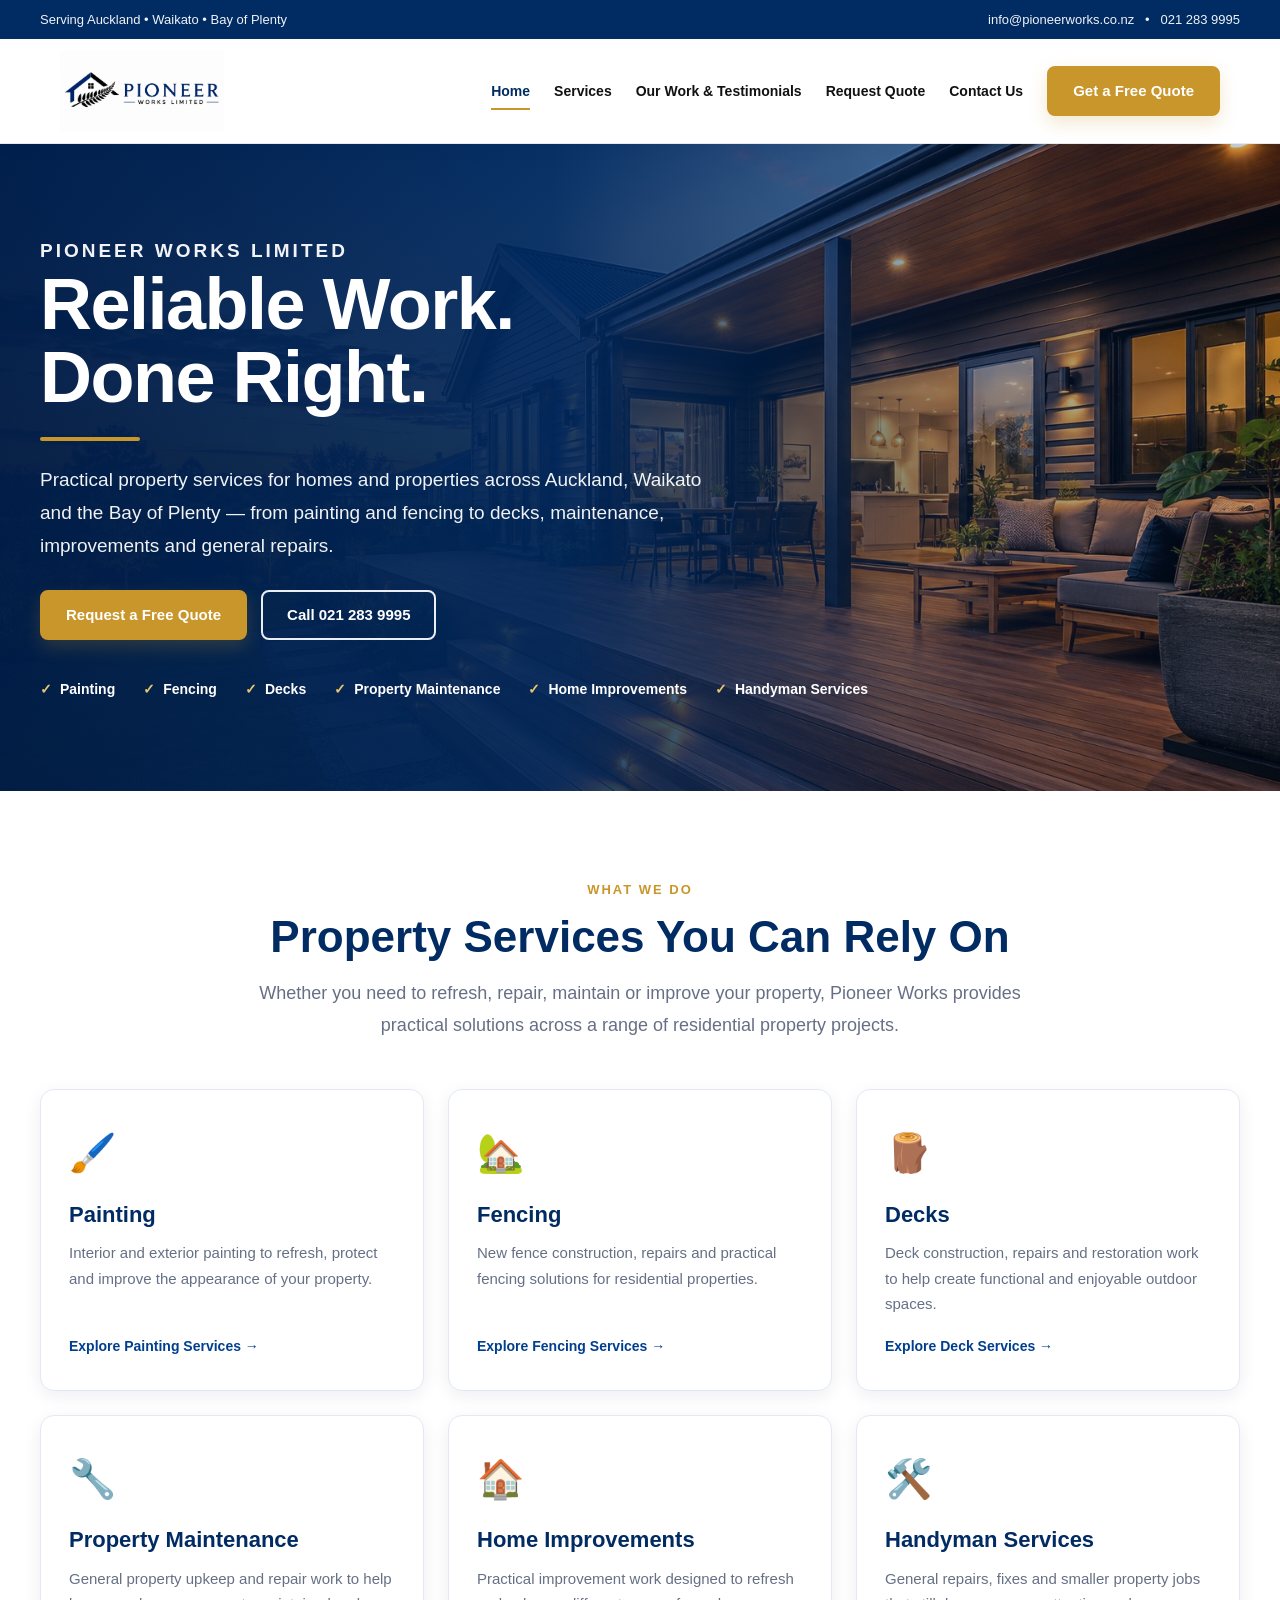
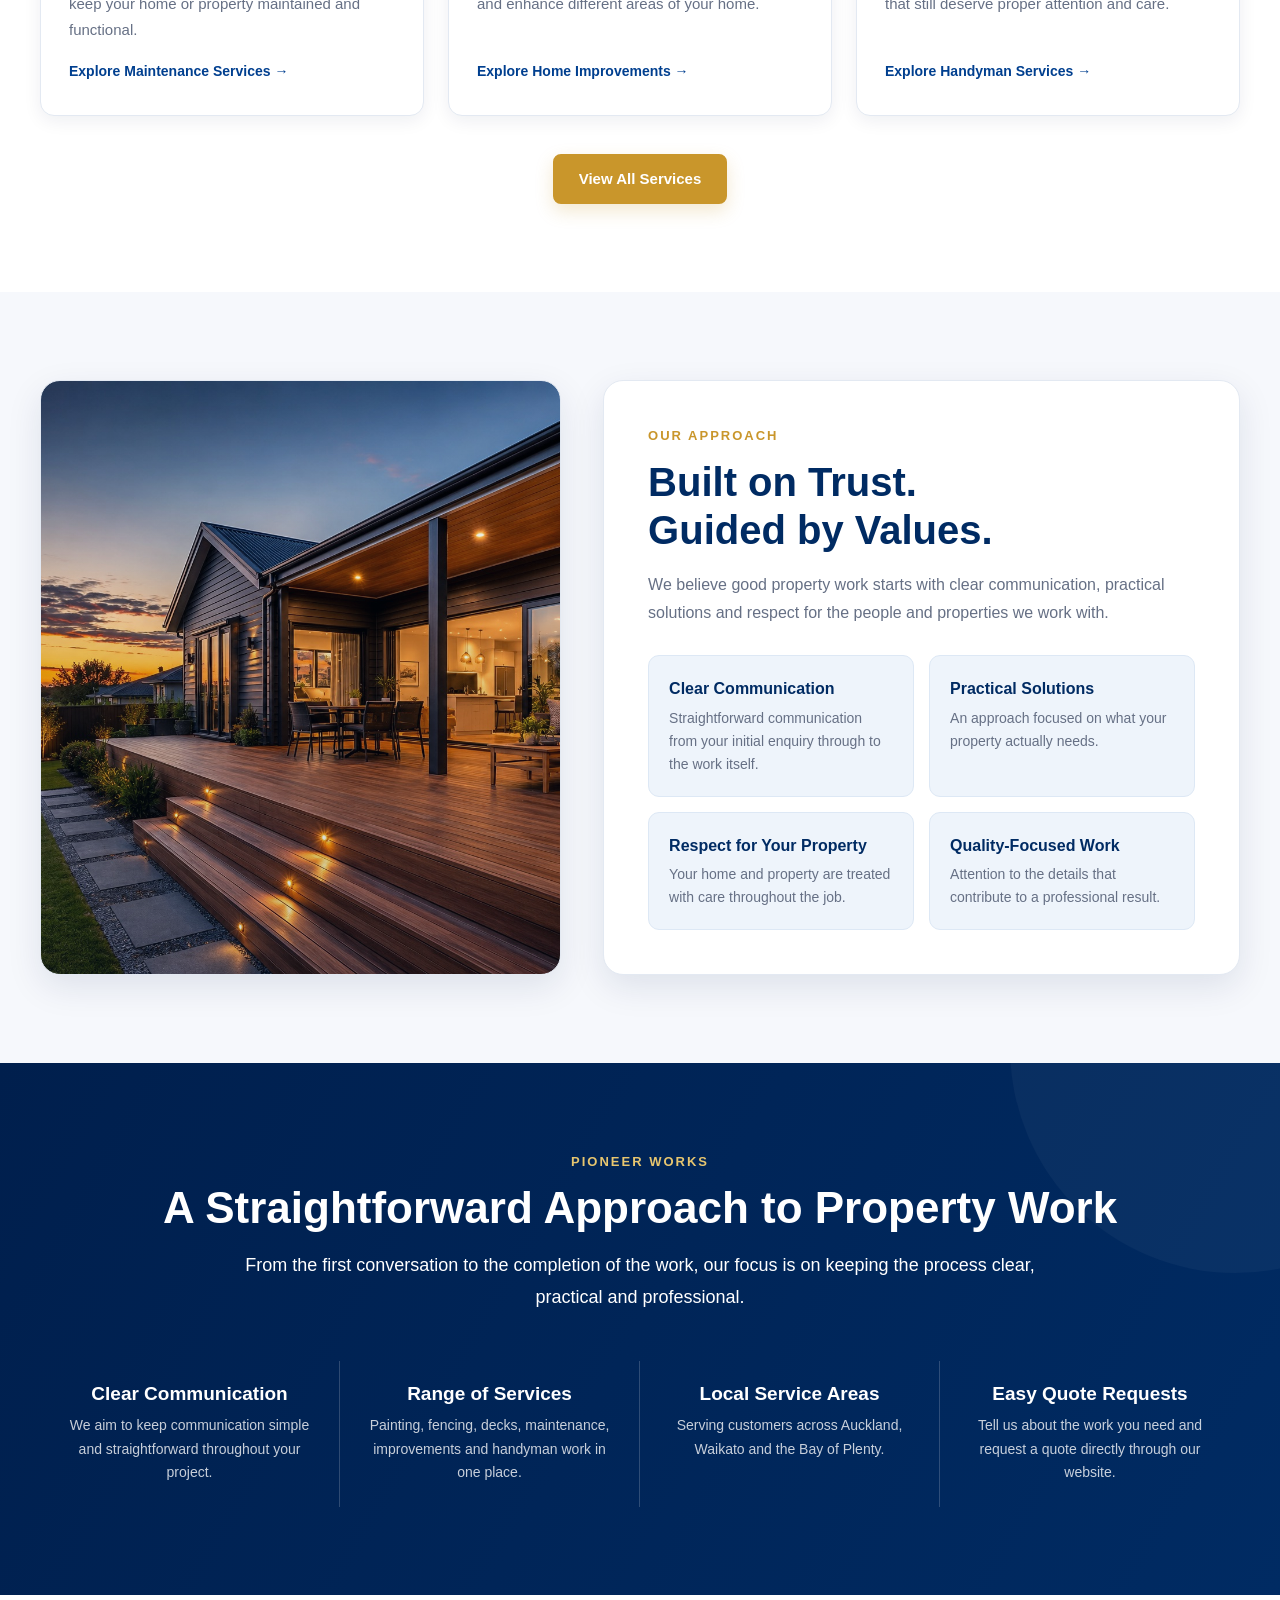
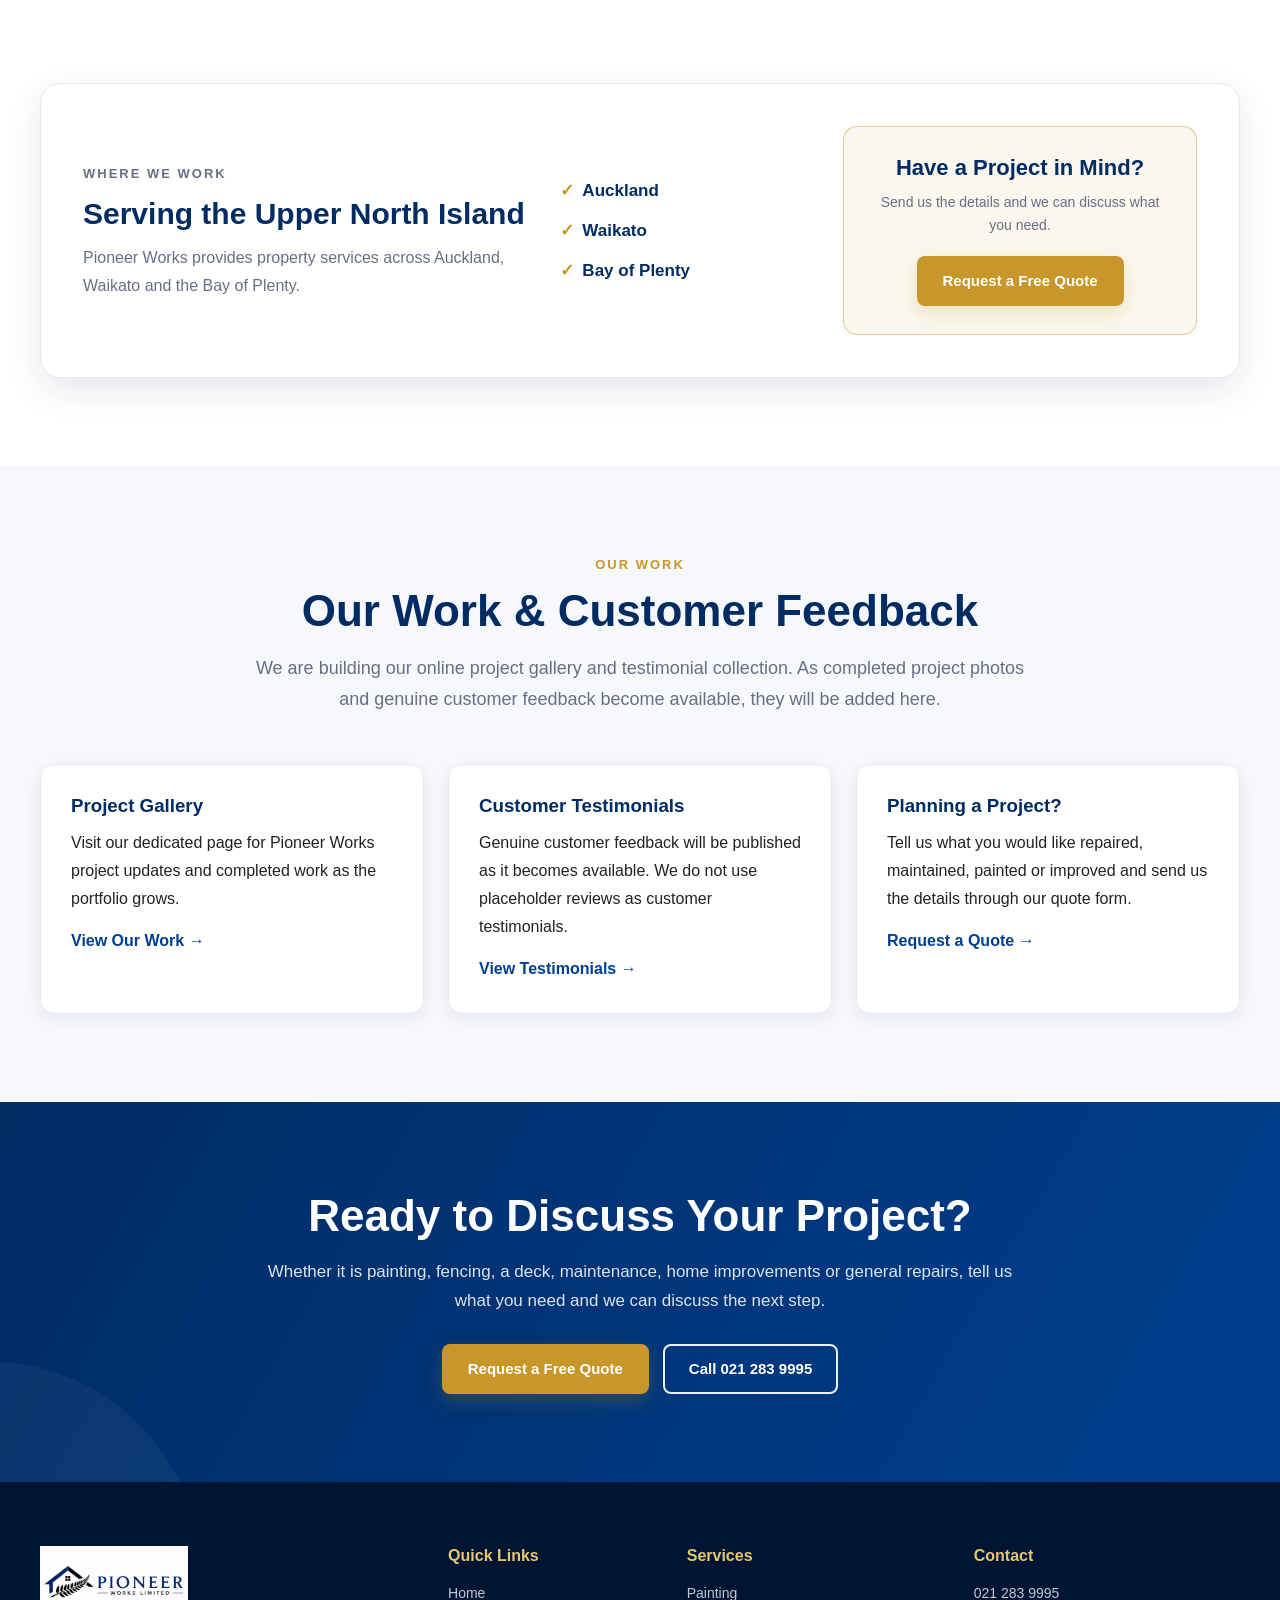
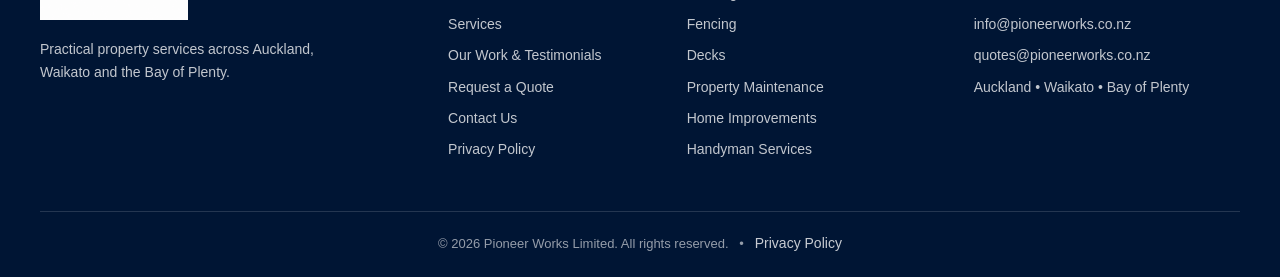
==== commit 33d74e16: "Enhance accessibility and SEO in index.html Updated HTML document to improve accessibility, SEO, and" ====
--- a/index.html
+++ b/index.html
@@ -1,554 +1,970 @@
 <!DOCTYPE html>
-<html lang="en">
+<html lang="en-NZ">
+
 <head>
-  <meta charset="UTF-8" />
-  <meta name="viewport" content="width=device-width, initial-scale=1.0" />
-
-  <title>Pioneer Works Limited | Property Services NZ</title>
+  <meta charset="UTF-8">
+
+  <meta
+    name="viewport"
+    content="width=device-width, initial-scale=1.0"
+  >
+
+  <title>
+    Pioneer Works Limited | Painting, Fencing, Decks & Property Services NZ
+  </title>
 
   <meta
     name="description"
-    content="Pioneer Works Limited provides painting, fencing, decks, property maintenance, home improvements and handyman services across Auckland, Waikato and Bay of Plenty."
-  />
-
-  <link rel="stylesheet" href="styles.css" />
-
-  <style>
-    .hero {
-      background:
-        linear-gradient(
-          90deg,
-          rgba(0, 31, 77, 0.96) 0%,
-          rgba(0, 43, 99, 0.88) 45%,
-          rgba(0, 43, 99, 0.25) 100%
-        ),
-        url("hero-home.jpeg");
-
-      background-size: cover;
-      background-position: center right;
-    }
-
-    .promise-photo {
-      background-image: url("hero-home.jpeg");
-      background-size: cover;
-      background-position: center;
-      min-height: 430px;
-      border-radius: 18px;
-      box-shadow: var(--shadow);
-    }
-
-    @media (max-width: 900px) {
-      .promise-photo {
-        min-height: 280px;
-      }
-    }
-  </style>
+    content="Pioneer Works Limited provides painting, fencing, deck building and repairs, property maintenance, home improvements and handyman services across Auckland, Waikato and Bay of Plenty. Request a free quote."
+  >
+
+  <meta
+    name="robots"
+    content="index, follow"
+  >
+
+  <meta
+    name="theme-color"
+    content="#002b63"
+  >
+
+  <link
+    rel="stylesheet"
+    href="styles.css"
+  >
 </head>
 
+
 <body>
 
+  <!-- =====================================================
+       ACCESSIBILITY
+       ===================================================== -->
+
+  <a
+    class="skip-link"
+    href="#main-content"
+  >
+    Skip to main content
+  </a>
+
+
+  <!-- =====================================================
+       TOP BAR
+       ===================================================== -->
+
   <div class="top-bar">
+
     <div class="top-bar-inner">
-      <span>Servicing Auckland • Waikato • Bay of Plenty</span>
-      <span>info@pioneerworks.co.nz</span>
-      <span>020 4510 601</span>
+
+      <span>
+        Serving Auckland • Waikato • Bay of Plenty
+      </span>
+
+      <span>
+        <a href="mailto:info@pioneerworks.co.nz">
+          info@pioneerworks.co.nz
+        </a>
+        &nbsp; • &nbsp;
+        <a href="tel:0212839995">
+          021 283 9995
+        </a>
+      </span>
+
     </div>
+
   </div>
 
+
+  <!-- =====================================================
+       HEADER
+       ===================================================== -->
+
   <header>
+
     <div class="nav-wrap">
 
-      <a href="index.html" class="logo">
+      <a
+        class="logo"
+        href="index.html"
+        aria-label="Pioneer Works Limited home"
+      >
         <img
           src="logo.png"
-          alt="Pioneer Works Limited Logo"
-        />
+          alt="Pioneer Works Limited"
+        >
       </a>
 
-      <nav>
-        <a href="index.html">Home</a>
-        <a href="services.html">Services</a>
-        <a href="gallery.html">Our Work & Testimonials</a>
-        <a href="quote.html">Request Quote</a>
-        <a href="contact.html">Contact Us</a>
-
-        <a href="quote.html" class="quote-btn">
+
+      <!-- Mobile menu button -->
+
+      <button
+        class="menu-toggle"
+        type="button"
+        aria-label="Open navigation menu"
+        aria-expanded="false"
+        aria-controls="main-navigation"
+      >
+
+        <span
+          class="menu-toggle-lines"
+          aria-hidden="true"
+        >
+          <span></span>
+          <span></span>
+          <span></span>
+        </span>
+
+      </button>
+
+
+      <!-- Main navigation -->
+
+      <nav
+        id="main-navigation"
+        aria-label="Main navigation"
+      >
+
+        <a
+          href="index.html"
+          class="active"
+          aria-current="page"
+        >
+          Home
+        </a>
+
+        <a href="services.html">
+          Services
+        </a>
+
+        <a href="gallery.html">
+          Our Work &amp; Testimonials
+        </a>
+
+        <a href="quote.html">
+          Request Quote
+        </a>
+
+        <a href="contact.html">
+          Contact Us
+        </a>
+
+        <a
+          href="quote.html"
+          class="quote-btn"
+        >
           Get a Free Quote
         </a>
+
       </nav>
 
     </div>
+
   </header>
 
-  <section class="hero">
-    <div class="hero-inner">
-
-      <p class="company-name">
-        Pioneer Works Limited
-      </p>
-
-      <h1>
-        Reliable Work.<br />
-        Done Right.
-      </h1>
-
-      <div class="gold-line"></div>
-
-      <p>
-        Professional painting, fencing, decks, property maintenance,
-        home improvements and handyman services you can trust across
-        Auckland, Waikato and Bay of Plenty.
-      </p>
-
-      <div class="hero-buttons">
-
-        <a href="quote.html" class="btn-primary">
-          Get a Free Quote
-        </a>
-
-        <a href="tel:0204510601" class="btn-secondary">
-          020 4510 601
-        </a>
-
-      </div>
-
-      <div class="hero-features">
-        <div class="hero-feature">
-          Quality Workmanship
-        </div>
-
-        <div class="hero-feature">
-          Free Quotes
-        </div>
-
-        <div class="hero-feature">
-          Residential & Commercial
-        </div>
-      </div>
-
-    </div>
-  </section>
-
-  <section>
-    <div class="container">
-
-      <p class="section-label">
-        Our Services
-      </p>
-
-      <h2 class="section-title">
-        Complete Property Solutions
-      </h2>
-
-      <p class="section-subtitle">
-        One trusted team for painting, fencing, decks,
-        property maintenance, repairs and improvements.
-      </p>
-
-      <div class="services-grid">
-
-        <div class="service-card">
-          <h3>Painting</h3>
-
-          <p>
-            Interior and exterior painting, touch-ups,
-            fence painting and fresh property finishes.
-          </p>
-
-          <a href="services.html">
-            View Services →
-          </a>
-        </div>
-
-        <div class="service-card">
-          <h3>Fencing</h3>
-
-          <p>
-            New fences, fence repairs, timber fencing,
-            privacy fencing, gates and maintenance.
-          </p>
-
-          <a href="services.html">
-            View Services →
-          </a>
-        </div>
-
-        <div class="service-card">
-          <h3>Decks</h3>
-
-          <p>
-            New decks, deck repairs, restoration,
-            staining, maintenance and outdoor living improvements.
-          </p>
-
-          <a href="services.html">
-            View Services →
-          </a>
-        </div>
-
-        <div class="service-card">
-          <h3>Property Maintenance</h3>
-
-          <p>
-            Rental upkeep, property care, general repairs
-            and practical improvements.
-          </p>
-
-          <a href="services.html">
-            View Services →
-          </a>
-        </div>
-
-        <div class="service-card">
-          <h3>Home Improvements</h3>
-
-          <p>
-            Small upgrades, repairs, improvements
-            and practical solutions for your home.
-          </p>
-
-          <a href="services.html">
-            View Services →
-          </a>
-        </div>
-
-        <div class="service-card">
-          <h3>Handyman Services</h3>
-
-          <p>
-            Small jobs, installations, repairs
-            and reliable help around your property.
-          </p>
-
-          <a href="services.html">
-            View Services →
-          </a>
-        </div>
-
-      </div>
-    </div>
-  </section>
-
-  <section class="promise">
-    <div class="container">
-
-      <div class="promise-wrap">
+
+  <!-- =====================================================
+       MAIN CONTENT
+       ===================================================== -->
+
+  <main id="main-content">
+
+
+    <!-- ===================================================
+         HERO
+         =================================================== -->
+
+    <section class="hero">
+
+      <div class="hero-inner">
+
+        <p class="company-name">
+          Pioneer Works Limited
+        </p>
+
+        <h1>
+          Reliable Work.<br>
+          Done Right.
+        </h1>
 
         <div
-          class="promise-photo"
-          aria-label="Premium timber deck at sunset">
-        </div>
-
-        <div class="promise-content">
-
-          <p class="section-label" style="text-align:left;">
-            Our Promise
-          </p>
-
-          <h2>
-            Built on Trust. Guided by Values.
-          </h2>
-
-          <p>
-            At Pioneer Works Limited, we focus on reliable workmanship,
-            clear communication and respectful service.
-            Whether it is a small repair, a new fence,
-            a beautiful deck, painting work,
-            or a larger property improvement project,
-            we aim to make the process simple,
-            professional and stress-free.
-          </p>
-
-          <div class="values-grid">
-
-            <div class="value-card">
-              <strong>Reliable</strong><br>
-              We keep things clear and simple.
-            </div>
-
-            <div class="value-card">
-              <strong>Quality</strong><br>
-              We take pride in every finish.
-            </div>
-
-            <div class="value-card">
-              <strong>Respectful</strong><br>
-              We care for your property.
-            </div>
-
-            <div class="value-card">
-              <strong>Practical</strong><br>
-              We help solve the problem.
-            </div>
-
-          </div>
-
-        </div>
-
-      </div>
-
-    </div>
-  </section>
-
-  <section class="why-band">
-
-    <div class="container">
-
-      <p class="section-label">
-        Why Choose Us
-      </p>
-
-      <h2 class="section-title">
-        Professional, Reliable and Easy to Deal With
-      </h2>
-
-      <div class="why-grid">
-
-        <div class="why-card">
-          <h3>Free Quotes</h3>
-          <p>Easy quote process for every project.</p>
-        </div>
-
-        <div class="why-card">
-          <h3>Clear Communication</h3>
-          <p>Simple updates from start to finish.</p>
-        </div>
-
-        <div class="why-card">
-          <h3>Quality Work</h3>
-          <p>Attention to detail and workmanship.</p>
-        </div>
-
-        <div class="why-card">
-          <h3>Flexible Help</h3>
-          <p>If it isn't listed, simply ask us.</p>
-        </div>
-
-      </div>
-
-    </div>
-
-  </section>
-
-  <section class="areas-section">
-
-    <div class="container">
-
-      <div class="areas-box">
-
-        <div>
-
-          <p class="section-label" style="text-align:left;">
-            Service Areas
-          </p>
-
-          <h2>
-            Servicing Auckland, Waikato & Bay of Plenty
-          </h2>
-
-          <p>
-            Pioneer Works Limited provides professional painting,
-            fencing, deck building, property maintenance,
-            handyman services and home improvements
-            throughout the upper North Island.
-          </p>
-
-        </div>
-
-        <div class="areas-list">
-
-          <span>Auckland</span>
-
-          <span>Waikato</span>
-
-          <span>Bay of Plenty</span>
-
-        </div>
-
-        <div class="quote-panel">
-
-          <h3>
-            Ready to start your project?
-          </h3>
-
-          <p>
-            Contact us today for a free quote and friendly advice.
-          </p>
+          class="gold-line"
+          aria-hidden="true"
+        ></div>
+
+        <p>
+          Practical property services for homes and
+          properties across Auckland, Waikato and the
+          Bay of Plenty — from painting and fencing to
+          decks, maintenance, improvements and general
+          repairs.
+        </p>
+
+
+        <div class="hero-buttons">
 
           <a
             href="quote.html"
-            class="btn-primary">
-            Get a Free Quote
+            class="btn-primary"
+          >
+            Request a Free Quote
           </a>
 
+          <a
+            href="tel:0212839995"
+            class="btn-secondary"
+          >
+            Call 021 283 9995
+          </a>
+
         </div>
 
+
+        <div
+          class="hero-features"
+          aria-label="Pioneer Works services"
+        >
+
+          <span class="hero-feature">
+            Painting
+          </span>
+
+          <span class="hero-feature">
+            Fencing
+          </span>
+
+          <span class="hero-feature">
+            Decks
+          </span>
+
+          <span class="hero-feature">
+            Property Maintenance
+          </span>
+
+          <span class="hero-feature">
+            Home Improvements
+          </span>
+
+          <span class="hero-feature">
+            Handyman Services
+          </span>
+
+        </div>
+
       </div>
 
-    </div>
-
-  </section>
-
-  <section class="testimonials">
-
-    <div class="container">
-
-      <p class="section-label">
-        Our Work & Testimonials
-      </p>
-
-      <h2 class="section-title">
-        Project Photos and Reviews Coming Soon
-      </h2>
-
-      <p class="section-subtitle">
-        As Pioneer Works Limited completes more projects,
-        this section will showcase completed work,
-        before and after transformations,
-        customer reviews and project highlights.
-      </p>
-
-      <div class="testimonial-grid">
-
-        <div class="testimonial">
-
-          <div class="stars">
-            ★★★★★
+    </section>
+
+
+    <!-- ===================================================
+         SERVICES
+         =================================================== -->
+
+    <section>
+
+      <div class="container">
+
+        <p class="section-label">
+          What We Do
+        </p>
+
+        <h2 class="section-title">
+          Property Services You Can Rely On
+        </h2>
+
+        <p class="section-subtitle">
+          Whether you need to refresh, repair, maintain
+          or improve your property, Pioneer Works provides
+          practical solutions across a range of residential
+          property projects.
+        </p>
+
+
+        <div class="services-grid">
+
+
+          <!-- Painting -->
+
+          <article class="service-card">
+
+            <div
+              class="service-icon"
+              aria-hidden="true"
+            >
+              🖌️
+            </div>
+
+            <h3>
+              Painting
+            </h3>
+
+            <p>
+              Interior and exterior painting to refresh,
+              protect and improve the appearance of your
+              property.
+            </p>
+
+            <a href="services.html#painting">
+              Explore Painting Services →
+            </a>
+
+          </article>
+
+
+          <!-- Fencing -->
+
+          <article class="service-card">
+
+            <div
+              class="service-icon"
+              aria-hidden="true"
+            >
+              🏡
+            </div>
+
+            <h3>
+              Fencing
+            </h3>
+
+            <p>
+              New fence construction, repairs and practical
+              fencing solutions for residential properties.
+            </p>
+
+            <a href="services.html#fencing">
+              Explore Fencing Services →
+            </a>
+
+          </article>
+
+
+          <!-- Decks -->
+
+          <article class="service-card">
+
+            <div
+              class="service-icon"
+              aria-hidden="true"
+            >
+              🪵
+            </div>
+
+            <h3>
+              Decks
+            </h3>
+
+            <p>
+              Deck construction, repairs and restoration
+              work to help create functional and enjoyable
+              outdoor spaces.
+            </p>
+
+            <a href="services.html#decks">
+              Explore Deck Services →
+            </a>
+
+          </article>
+
+
+          <!-- Property Maintenance -->
+
+          <article class="service-card">
+
+            <div
+              class="service-icon"
+              aria-hidden="true"
+            >
+              🔧
+            </div>
+
+            <h3>
+              Property Maintenance
+            </h3>
+
+            <p>
+              General property upkeep and repair work to
+              help keep your home or property maintained
+              and functional.
+            </p>
+
+            <a href="services.html#maintenance">
+              Explore Maintenance Services →
+            </a>
+
+          </article>
+
+
+          <!-- Home Improvements -->
+
+          <article class="service-card">
+
+            <div
+              class="service-icon"
+              aria-hidden="true"
+            >
+              🏠
+            </div>
+
+            <h3>
+              Home Improvements
+            </h3>
+
+            <p>
+              Practical improvement work designed to
+              refresh and enhance different areas of
+              your home.
+            </p>
+
+            <a href="services.html#improvements">
+              Explore Home Improvements →
+            </a>
+
+          </article>
+
+
+          <!-- Handyman -->
+
+          <article class="service-card">
+
+            <div
+              class="service-icon"
+              aria-hidden="true"
+            >
+              🛠️
+            </div>
+
+            <h3>
+              Handyman Services
+            </h3>
+
+            <p>
+              General repairs, fixes and smaller property
+              jobs that still deserve proper attention
+              and care.
+            </p>
+
+            <a href="services.html#handyman">
+              Explore Handyman Services →
+            </a>
+
+          </article>
+
+
+        </div>
+
+
+        <div
+          style="
+            text-align:center;
+            margin-top:38px;
+          "
+        >
+
+          <a
+            href="services.html"
+            class="btn-primary"
+          >
+            View All Services
+          </a>
+
+        </div>
+
+      </div>
+
+    </section>
+
+
+    <!-- ===================================================
+         OUR PROMISE
+         =================================================== -->
+
+    <section class="promise">
+
+      <div class="container">
+
+        <div class="promise-wrap">
+
+
+          <div
+            class="promise-photo"
+            role="img"
+            aria-label="Property improvement and outdoor construction"
+          ></div>
+
+
+          <div class="promise-content">
+
+            <p class="section-label">
+              Our Approach
+            </p>
+
+            <h2>
+              Built on Trust.<br>
+              Guided by Values.
+            </h2>
+
+            <p>
+              We believe good property work starts with
+              clear communication, practical solutions and
+              respect for the people and properties we work
+              with.
+            </p>
+
+
+            <div class="values-grid">
+
+              <div class="value-card">
+
+                <strong>
+                  Clear Communication
+                </strong>
+
+                <br>
+
+                Straightforward communication from your
+                initial enquiry through to the work itself.
+
+              </div>
+
+
+              <div class="value-card">
+
+                <strong>
+                  Practical Solutions
+                </strong>
+
+                <br>
+
+                An approach focused on what your property
+                actually needs.
+
+              </div>
+
+
+              <div class="value-card">
+
+                <strong>
+                  Respect for Your Property
+                </strong>
+
+                <br>
+
+                Your home and property are treated with
+                care throughout the job.
+
+              </div>
+
+
+              <div class="value-card">
+
+                <strong>
+                  Quality-Focused Work
+                </strong>
+
+                <br>
+
+                Attention to the details that contribute
+                to a professional result.
+
+              </div>
+
+            </div>
+
           </div>
 
-          <p>
-            "Reliable, professional and easy to deal with."
-          </p>
-
-          <strong>
-            Customer Review
-          </strong>
-
         </div>
 
-        <div class="testimonial">
-
-          <div class="stars">
-            ★★★★★
+      </div>
+
+    </section>
+
+
+    <!-- ===================================================
+         WHY CHOOSE PIONEER WORKS
+         =================================================== -->
+
+    <section class="why-band">
+
+      <div class="container">
+
+        <p class="section-label">
+          Pioneer Works
+        </p>
+
+        <h2 class="section-title">
+          A Straightforward Approach to Property Work
+        </h2>
+
+        <p class="section-subtitle">
+          From the first conversation to the completion
+          of the work, our focus is on keeping the process
+          clear, practical and professional.
+        </p>
+
+
+        <div class="why-grid">
+
+          <div class="why-card">
+
+            <h3>
+              Clear Communication
+            </h3>
+
+            <p>
+              We aim to keep communication simple and
+              straightforward throughout your project.
+            </p>
+
           </div>
 
-          <p>
-            "Great workmanship and excellent communication."
-          </p>
-
-          <strong>
-            Customer Review
-          </strong>
+
+          <div class="why-card">
+
+            <h3>
+              Range of Services
+            </h3>
+
+            <p>
+              Painting, fencing, decks, maintenance,
+              improvements and handyman work in one place.
+            </p>
+
+          </div>
+
+
+          <div class="why-card">
+
+            <h3>
+              Local Service Areas
+            </h3>
+
+            <p>
+              Serving customers across Auckland,
+              Waikato and the Bay of Plenty.
+            </p>
+
+          </div>
+
+
+          <div class="why-card">
+
+            <h3>
+              Easy Quote Requests
+            </h3>
+
+            <p>
+              Tell us about the work you need and
+              request a quote directly through our
+              website.
+            </p>
+
+          </div>
 
         </div>
 
-        <div class="testimonial">
-
-          <div class="stars">
-            ★★★★★
+      </div>
+
+    </section>
+
+
+    <!-- ===================================================
+         SERVICE AREAS
+         =================================================== -->
+
+    <section class="areas-section">
+
+      <div class="container">
+
+        <div class="areas-box">
+
+
+          <div>
+
+            <p class="section-label">
+              Where We Work
+            </p>
+
+            <h2>
+              Serving the Upper North Island
+            </h2>
+
+            <p>
+              Pioneer Works provides property services
+              across Auckland, Waikato and the
+              Bay of Plenty.
+            </p>
+
           </div>
 
-          <p>
-            "Friendly service and quality results."
-          </p>
-
-          <strong>
-            Customer Review
-          </strong>
+
+          <div class="areas-list">
+
+            <span>
+              Auckland
+            </span>
+
+            <span>
+              Waikato
+            </span>
+
+            <span>
+              Bay of Plenty
+            </span>
+
+          </div>
+
+
+          <div class="quote-panel">
+
+            <h3>
+              Have a Project in Mind?
+            </h3>
+
+            <p>
+              Send us the details and we can discuss
+              what you need.
+            </p>
+
+            <a
+              href="quote.html"
+              class="btn-primary"
+            >
+              Request a Free Quote
+            </a>
+
+          </div>
 
         </div>
 
       </div>
 
-      <div
-        class="hero-buttons"
-        style="justify-content:center; margin-top:35px;">
-
-        <a
-          href="gallery.html"
-          class="btn-primary">
-          View Our Work
-        </a>
+    </section>
+
+
+    <!-- ===================================================
+         OUR WORK / TESTIMONIALS
+         =================================================== -->
+
+    <section class="testimonials">
+
+      <div class="container">
+
+        <p class="section-label">
+          Our Work
+        </p>
+
+        <h2 class="section-title">
+          Our Work &amp; Customer Feedback
+        </h2>
+
+        <p class="section-subtitle">
+          We are building our online project gallery and
+          testimonial collection. As completed project
+          photos and genuine customer feedback become
+          available, they will be added here.
+        </p>
+
+
+        <div class="testimonial-grid">
+
+
+          <div class="testimonial">
+
+            <h3
+              style="
+                color:var(--deep-blue);
+                margin-bottom:12px;
+              "
+            >
+              Project Gallery
+            </h3>
+
+            <p>
+              Visit our dedicated page for Pioneer Works
+              project updates and completed work as the
+              portfolio grows.
+            </p>
+
+            <a
+              href="gallery.html"
+              style="
+                color:var(--blue);
+                font-weight:900;
+              "
+            >
+              View Our Work →
+            </a>
+
+          </div>
+
+
+          <div class="testimonial">
+
+            <h3
+              style="
+                color:var(--deep-blue);
+                margin-bottom:12px;
+              "
+            >
+              Customer Testimonials
+            </h3>
+
+            <p>
+              Genuine customer feedback will be published
+              as it becomes available. We do not use
+              placeholder reviews as customer testimonials.
+            </p>
+
+            <a
+              href="gallery.html#testimonials"
+              style="
+                color:var(--blue);
+                font-weight:900;
+              "
+            >
+              View Testimonials →
+            </a>
+
+          </div>
+
+
+          <div class="testimonial">
+
+            <h3
+              style="
+                color:var(--deep-blue);
+                margin-bottom:12px;
+              "
+            >
+              Planning a Project?
+            </h3>
+
+            <p>
+              Tell us what you would like repaired,
+              maintained, painted or improved and send
+              us the details through our quote form.
+            </p>
+
+            <a
+              href="quote.html"
+              style="
+                color:var(--blue);
+                font-weight:900;
+              "
+            >
+              Request a Quote →
+            </a>
+
+          </div>
+
+
+        </div>
 
       </div>
 
-    </div>
-
-  </section>
-
-  <section class="cta">
-
-    <div class="container">
-
-      <h2>
-        Let’s Bring Your Next Project to Life
-      </h2>
-
-      <p>
-        Contact Pioneer Works Limited for painting,
-        fencing, deck construction, property maintenance,
-        repairs and home improvement work.
-      </p>
-
-      <div
-        class="hero-buttons"
-        style="justify-content:center;">
-
-        <a
-          href="quote.html"
-          class="btn-primary">
-          Get a Free Quote
-        </a>
-
-        <a
-          href="tel:0204510601"
-          class="btn-secondary">
-          Call Now
-        </a>
+    </section>
+
+
+    <!-- ===================================================
+         FINAL CTA
+         =================================================== -->
+
+    <section class="cta">
+
+      <div class="container">
+
+        <h2>
+          Ready to Discuss Your Project?
+        </h2>
+
+        <p>
+          Whether it is painting, fencing, a deck,
+          maintenance, home improvements or general
+          repairs, tell us what you need and we can
+          discuss the next step.
+        </p>
+
+
+        <div class="hero-buttons">
+
+          <a
+            href="quote.html"
+            class="btn-primary"
+          >
+            Request a Free Quote
+          </a>
+
+          <a
+            href="tel:0212839995"
+            class="btn-secondary"
+          >
+            Call 021 283 9995
+          </a>
+
+        </div>
 
       </div>
 
-    </div>
-
-  </section>
+    </section>
+
+
+  </main>
+
+
+  <!-- =====================================================
+       FOOTER
+       ===================================================== -->
 
   <footer>
 
     <div class="footer-grid">
+
+
+      <!-- Company -->
 
       <div>
 
         <img
           src="logo.png"
-          alt="Pioneer Works Limited Logo"
-          class="footer-logo">
+          alt="Pioneer Works Limited"
+          class="footer-logo"
+        >
 
         <p>
-          Professional property services across
-          Auckland, Waikato and Bay of Plenty.
+          Practical property services across Auckland,
+          Waikato and the Bay of Plenty.
         </p>
 
       </div>
 
+
+      <!-- Links -->
+
       <div>
 
-        <h3>Quick Links</h3>
-
-        <a href="index.html">Home</a><br>
-
-        <a href="services.html">Services</a><br>
+        <h3>
+          Quick Links
+        </h3>
+
+        <a href="index.html">
+          Home
+        </a>
+
+        <a href="services.html">
+          Services
+        </a>
 
         <a href="gallery.html">
-          Our Work & Testimonials
-        </a><br>
+          Our Work &amp; Testimonials
+        </a>
 
         <a href="quote.html">
-          Request Quote
-        </a><br>
+          Request a Quote
+        </a>
 
         <a href="contact.html">
           Contact Us
-        </a><br>
+        </a>
 
         <a href="privacy.html">
           Privacy Policy
@@ -556,51 +972,61 @@
 
       </div>
 
+
+      <!-- Services -->
+
       <div>
 
-        <h3>Services</h3>
-
-        <p>Painting</p>
-
-        <p>Fencing</p>
-
-        <p>Deck Construction</p>
-
-        <p>Property Maintenance</p>
-
-        <p>Home Improvements</p>
-
-        <p>Handyman Services</p>
+        <h3>
+          Services
+        </h3>
+
+        <a href="services.html#painting">
+          Painting
+        </a>
+
+        <a href="services.html#fencing">
+          Fencing
+        </a>
+
+        <a href="services.html#decks">
+          Decks
+        </a>
+
+        <a href="services.html#maintenance">
+          Property Maintenance
+        </a>
+
+        <a href="services.html#improvements">
+          Home Improvements
+        </a>
+
+        <a href="services.html#handyman">
+          Handyman Services
+        </a>
 
       </div>
 
+
+      <!-- Contact -->
+
       <div>
 
-        <h3>Contact</h3>
-
-        <p>
-          <a href="tel:0204510601">
-            020 4510 601
-          </a>
-        </p>
-
-        <p>
-          <a href="mailto:info@pioneerworks.co.nz">
-            info@pioneerworks.co.nz
-          </a>
-        </p>
-
-        <p>
-          <a href="mailto:quotes@pioneerworks.co.nz">
-            quotes@pioneerworks.co.nz
-          </a>
-        </p>
-
-        <p>
-          <a href="https://www.pioneerworks.co.nz">
-            www.pioneerworks.co.nz
-          </a>
-        </p>
+        <h3>
+          Contact
+        </h3>
+
+        <a href="tel:0212839995">
+          021 283 9995
+        </a>
+
+        <a href="mailto:info@pioneerworks.co.nz">
+          info@pioneerworks.co.nz
+        </a>
+
+        <a href="mailto:quotes@pioneerworks.co.nz">
+          quotes@pioneerworks.co.nz
+        </a>
 
         <p>
           Auckland • Waikato • Bay of Plenty
@@ -608,14 +1034,17 @@
 
       </div>
 
+
     </div>
 
+
     <div class="copyright">
 
-      © 2026 Pioneer Works Limited.
+      © <span class="current-year">2026</span>
+      Pioneer Works Limited.
       All rights reserved.
 
-      |
+      &nbsp; • &nbsp;
 
       <a href="privacy.html">
         Privacy Policy
@@ -625,29 +1054,13 @@
 
   </footer>
 
+
+  <!-- =====================================================
+       JAVASCRIPT
+       ===================================================== -->
+
+  <script src="script.js"></script>
+
 </body>
+
 </html>
-
-
-
-
-
-
-
-
-
-
-
-
-  
-
-
-
-
-
-
-
-
-
-
-  
--- a/styles.css
+++ b/styles.css
@@ -1,588 +1,1807 @@
-:root{
-  --blue:#003f8f;
-  --deep-blue:#002b63;
-  --navy:#001f4d;
-  --black:#111111;
-  --gold:#c9962b;
-  --white:#ffffff;
-  --light:#f6f8fc;
-  --soft:#eef4fb;
-  --text:#222222;
-  --muted:#666666;
-  --border:#e4eaf3;
-  --shadow:0 12px 35px rgba(0,0,0,0.10);
-}
-
-*{
-  box-sizing:border-box;
-  margin:0;
-  padding:0;
-}
-
-html{
-  scroll-behavior:smooth;
-}
-
-body{
-  font-family:Arial, sans-serif;
-  color:var(--text);
-  background:var(--white);
-  line-height:1.6;
-}
-
-a{
-  text-decoration:none;
-}
-
-img{
-  max-width:100%;
-  display:block;
-}
-
-/* TOP BAR */
-
-.top-bar{
-  background:var(--deep-blue);
-  color:white;
-  padding:10px 20px;
-  font-size:14px;
-}
-
-.top-bar-inner{
-  max-width:1200px;
-  margin:auto;
-  display:flex;
-  justify-content:space-between;
-  gap:20px;
-  flex-wrap:wrap;
-}
-
-/* HEADER */
-
-header{
-  background:white;
-  position:sticky;
-  top:0;
-  z-index:1000;
-  border-bottom:1px solid var(--border);
-}
-
-.nav-wrap{
-  max-width:1200px;
-  margin:auto;
-  padding:18px 20px;
-  display:flex;
-  align-items:center;
-  justify-content:space-between;
-  gap:30px;
-}
-
-.logo img{
-  height:95px;
-  width:auto;
-}
-
-nav{
-  display:flex;
-  align-items:center;
-  gap:24px;
-  flex-wrap:wrap;
-}
-
-nav a{
-  color:var(--black);
-  font-weight:700;
-  font-size:15px;
-}
-
-nav a:hover{
-  color:var(--gold);
-}
-
-.quote-btn{
-  background:var(--gold);
-  color:white!important;
-  padding:14px 22px;
-  border-radius:6px;
-}
-
-/* HERO */
-
-.hero{
-  min-height:620px;
+/* =========================================================
+   PIONEER WORKS LIMITED
+   Main Website Stylesheet
+   ========================================================= */
+
+
+/* =========================================================
+   1. ROOT / BRAND COLOURS
+   ========================================================= */
+
+:root {
+  --blue: #003f8f;
+  --blue-hover: #0051b8;
+  --deep-blue: #002b63;
+  --navy: #001f4d;
+  --navy-dark: #001534;
+
+  --gold: #c9962b;
+  --gold-hover: #b78620;
+  --gold-light: #e7c66f;
+
+  --white: #ffffff;
+  --black: #111111;
+
+  --light: #f6f8fc;
+  --soft: #eef4fb;
+  --soft-gold: #fbf7ee;
+
+  --text: #222222;
+  --muted: #667085;
+
+  --border: #e3e9f2;
+  --border-dark: #d2dbe8;
+
+  --shadow-sm: 0 5px 18px rgba(0, 31, 77, 0.07);
+  --shadow: 0 12px 35px rgba(0, 31, 77, 0.10);
+  --shadow-lg: 0 22px 55px rgba(0, 31, 77, 0.15);
+
+  --radius-sm: 8px;
+  --radius: 14px;
+  --radius-lg: 20px;
+
+  --max-width: 1200px;
+
+  --transition: 0.25s ease;
+}
+
+
+/* =========================================================
+   2. RESET / GLOBAL
+   ========================================================= */
+
+*,
+*::before,
+*::after {
+  box-sizing: border-box;
+  margin: 0;
+  padding: 0;
+}
+
+html {
+  scroll-behavior: smooth;
+  -webkit-text-size-adjust: 100%;
+}
+
+body {
+  font-family:
+    Arial,
+    Helvetica,
+    sans-serif;
+
+  color: var(--text);
+  background: var(--white);
+
+  font-size: 16px;
+  line-height: 1.65;
+
+  overflow-x: hidden;
+}
+
+body.menu-open {
+  overflow: hidden;
+}
+
+img {
+  display: block;
+  max-width: 100%;
+  height: auto;
+}
+
+a {
+  color: inherit;
+  text-decoration: none;
+}
+
+button,
+input,
+select,
+textarea {
+  font: inherit;
+}
+
+button {
+  cursor: pointer;
+}
+
+h1,
+h2,
+h3,
+h4 {
+  line-height: 1.2;
+}
+
+p {
+  line-height: 1.7;
+}
+
+::selection {
+  background: var(--gold);
+  color: var(--white);
+}
+
+
+/* =========================================================
+   3. ACCESSIBILITY
+   ========================================================= */
+
+a:focus-visible,
+button:focus-visible,
+input:focus-visible,
+select:focus-visible,
+textarea:focus-visible {
+  outline: 3px solid rgba(201, 150, 43, 0.45);
+  outline-offset: 3px;
+}
+
+.skip-link {
+  position: absolute;
+  top: -100px;
+  left: 20px;
+
+  background: var(--gold);
+  color: var(--white);
+
+  padding: 12px 18px;
+  border-radius: 0 0 8px 8px;
+
+  font-weight: 800;
+
+  z-index: 9999;
+}
+
+.skip-link:focus {
+  top: 0;
+}
+
+
+/* =========================================================
+   4. GENERAL CONTAINERS
+   ========================================================= */
+
+.container,
+.hero-inner,
+.nav-wrap,
+.top-bar-inner,
+.footer-grid,
+.copyright {
+  width: 100%;
+  max-width: var(--max-width);
+  margin-left: auto;
+  margin-right: auto;
+}
+
+section {
+  padding: 88px 20px;
+}
+
+.section-label {
+  color: var(--gold);
+
+  font-size: 13px;
+  font-weight: 900;
+
+  letter-spacing: 2px;
+  text-transform: uppercase;
+
+  text-align: center;
+
+  margin-bottom: 10px;
+}
+
+.section-title {
+  color: var(--deep-blue);
+
+  font-size: clamp(32px, 4vw, 44px);
+  font-weight: 900;
+
+  line-height: 1.15;
+
+  text-align: center;
+
+  margin-bottom: 16px;
+}
+
+.section-subtitle {
+  max-width: 790px;
+
+  margin: 0 auto 48px;
+
+  color: var(--muted);
+
+  font-size: 18px;
+  line-height: 1.75;
+
+  text-align: center;
+}
+
+
+/* =========================================================
+   5. TOP INFORMATION BAR
+   ========================================================= */
+
+.top-bar {
+  position: relative;
+
+  background: var(--deep-blue);
+  color: var(--white);
+
+  padding: 9px 20px;
+
+  font-size: 13px;
+
+  z-index: 1100;
+}
+
+.top-bar-inner {
+  display: flex;
+  align-items: center;
+  justify-content: space-between;
+
+  gap: 20px;
+}
+
+.top-bar span,
+.top-bar a {
+  color: rgba(255, 255, 255, 0.94);
+}
+
+.top-bar a {
+  transition: color var(--transition);
+}
+
+.top-bar a:hover {
+  color: var(--gold-light);
+}
+
+
+/* =========================================================
+   6. HEADER / NAVIGATION
+   ========================================================= */
+
+header {
+  position: sticky;
+  top: 0;
+
+  background: rgba(255, 255, 255, 0.98);
+
+  border-bottom: 1px solid var(--border);
+
+  box-shadow: 0 4px 18px rgba(0, 31, 77, 0.04);
+
+  z-index: 1000;
+}
+
+.nav-wrap {
+  min-height: 104px;
+
+  padding: 10px 20px;
+
+  display: flex;
+  align-items: center;
+  justify-content: space-between;
+
+  gap: 35px;
+}
+
+.logo {
+  display: inline-flex;
+  align-items: center;
+
+  flex-shrink: 0;
+}
+
+.logo img {
+  width: auto;
+  height: 82px;
+
+  object-fit: contain;
+}
+
+nav {
+  display: flex;
+  align-items: center;
+  justify-content: flex-end;
+
+  gap: 24px;
+}
+
+nav a {
+  position: relative;
+
+  color: var(--black);
+
+  font-size: 14px;
+  font-weight: 800;
+
+  white-space: nowrap;
+
+  transition:
+    color var(--transition),
+    background var(--transition);
+}
+
+nav a:not(.quote-btn)::after {
+  content: "";
+
+  position: absolute;
+
+  left: 0;
+  bottom: -7px;
+
+  width: 0;
+  height: 2px;
+
+  background: var(--gold);
+
+  transition: width var(--transition);
+}
+
+nav a:not(.quote-btn):hover {
+  color: var(--deep-blue);
+}
+
+nav a:not(.quote-btn):hover::after {
+  width: 100%;
+}
+
+nav a.active {
+  color: var(--deep-blue);
+}
+
+nav a.active:not(.quote-btn)::after {
+  width: 100%;
+}
+
+
+/* =========================================================
+   7. MOBILE MENU BUTTON
+   ========================================================= */
+
+.menu-toggle {
+  display: none;
+
+  width: 48px;
+  height: 48px;
+
+  align-items: center;
+  justify-content: center;
+
+  background: var(--deep-blue);
+
+  border: 0;
+  border-radius: 8px;
+
+  padding: 0;
+
+  flex-shrink: 0;
+}
+
+.menu-toggle-lines {
+  position: relative;
+
+  width: 23px;
+  height: 16px;
+}
+
+.menu-toggle-lines span {
+  position: absolute;
+
+  left: 0;
+
+  width: 23px;
+  height: 2px;
+
+  background: var(--white);
+
+  border-radius: 3px;
+
+  transition:
+    transform var(--transition),
+    opacity var(--transition),
+    top var(--transition);
+}
+
+.menu-toggle-lines span:nth-child(1) {
+  top: 0;
+}
+
+.menu-toggle-lines span:nth-child(2) {
+  top: 7px;
+}
+
+.menu-toggle-lines span:nth-child(3) {
+  top: 14px;
+}
+
+.menu-toggle[aria-expanded="true"]
+.menu-toggle-lines span:nth-child(1) {
+  top: 7px;
+  transform: rotate(45deg);
+}
+
+.menu-toggle[aria-expanded="true"]
+.menu-toggle-lines span:nth-child(2) {
+  opacity: 0;
+}
+
+.menu-toggle[aria-expanded="true"]
+.menu-toggle-lines span:nth-child(3) {
+  top: 7px;
+  transform: rotate(-45deg);
+}
+
+
+/* =========================================================
+   8. BUTTONS
+   ========================================================= */
+
+.btn-primary,
+.btn-secondary,
+.quote-btn {
+  display: inline-flex;
+  align-items: center;
+  justify-content: center;
+
+  min-height: 50px;
+
+  padding: 13px 24px;
+
+  border-radius: var(--radius-sm);
+
+  font-size: 15px;
+  font-weight: 900;
+
+  line-height: 1.2;
+
+  transition:
+    background var(--transition),
+    color var(--transition),
+    border-color var(--transition),
+    transform var(--transition),
+    box-shadow var(--transition);
+}
+
+.btn-primary,
+.quote-btn {
+  background: var(--gold);
+  color: var(--white) !important;
+
+  border: 2px solid var(--gold);
+
+  box-shadow: 0 7px 18px rgba(201, 150, 43, 0.22);
+}
+
+.btn-primary:hover,
+.quote-btn:hover {
+  background: var(--gold-hover);
+
+  border-color: var(--gold-hover);
+
+  color: var(--white) !important;
+
+  transform: translateY(-2px);
+
+  box-shadow: 0 10px 24px rgba(201, 150, 43, 0.28);
+}
+
+.quote-btn::after {
+  display: none !important;
+}
+
+.btn-secondary {
+  background: transparent;
+
+  color: var(--white);
+
+  border: 2px solid rgba(255, 255, 255, 0.92);
+}
+
+.btn-secondary:hover {
+  background: var(--white);
+
+  color: var(--deep-blue);
+
+  transform: translateY(-2px);
+}
+
+.hero-buttons {
+  display: flex;
+  align-items: center;
+  flex-wrap: wrap;
+
+  gap: 14px;
+
+  margin-top: 28px;
+}
+
+
+/* =========================================================
+   9. HERO
+   ========================================================= */
+
+.hero {
+  position: relative;
+
+  min-height: 620px;
+
+  display: flex;
+  align-items: center;
+
+  color: var(--white);
+
+  padding: 90px 20px;
+
   background:
-    linear-gradient(90deg,rgba(0,31,77,0.96) 0%,rgba(0,43,99,0.88) 42%,rgba(0,43,99,0.35) 100%),
-    url("logo.png");
-  background-repeat:no-repeat;
-  background-size:contain;
-  background-position:right center;
-  color:white;
-  display:flex;
-  align-items:center;
-  padding:80px 20px;
-}
-
-.hero-inner{
-  max-width:1200px;
-  width:100%;
-  margin:auto;
-}
-
-.company-name{
-  color:var(--gold);
-  font-size:24px;
-  font-weight:800;
-  letter-spacing:3px;
-  text-transform:uppercase;
-  margin-bottom:18px;
-}
-
-.hero h1{
-  font-size:70px;
-  line-height:1.02;
-  max-width:620px;
-  margin-bottom:22px;
-  font-weight:900;
-}
-
-.gold-line{
-  width:260px;
-  height:3px;
-  background:var(--gold);
-  margin:20px 0;
-}
-
-.hero p{
-  max-width:640px;
-  font-size:20px;
-  margin-bottom:30px;
-}
-
-.hero-buttons{
-  display:flex;
-  flex-wrap:wrap;
-  gap:16px;
-  margin-top:25px;
-}
-
-.btn-primary,
-.btn-secondary{
-  display:inline-block;
-  padding:15px 26px;
-  border-radius:7px;
-  font-weight:800;
-}
-
-.btn-primary{
-  background:var(--gold);
-  color:white;
-}
-
-.btn-secondary{
-  border:2px solid white;
-  color:white;
-}
-
-.hero-features{
-  display:flex;
-  flex-wrap:wrap;
-  gap:30px;
-  margin-top:42px;
-}
-
-.hero-feature{
-  color:white;
-  font-weight:700;
-}
-
-/* GENERAL SECTIONS */
-
-section{
-  padding:80px 20px;
-}
-
-.container{
-  max-width:1200px;
-  margin:auto;
-}
-
-.section-label{
-  text-align:center;
-  color:var(--gold);
-  font-weight:800;
-  letter-spacing:1.5px;
-  text-transform:uppercase;
-  margin-bottom:8px;
-  font-size:14px;
-}
-
-.section-title{
-  text-align:center;
-  color:var(--deep-blue);
-  font-size:40px;
-  line-height:1.15;
-  margin-bottom:14px;
-}
-
-.section-subtitle{
-  text-align:center;
-  max-width:780px;
-  margin:0 auto 45px;
-  color:var(--muted);
-  font-size:18px;
-}
-
-/* SERVICES */
-
-.services-grid{
-  display:grid;
-  grid-template-columns:repeat(auto-fit,minmax(170px,1fr));
-  gap:20px;
-}
-
-.service-card{
-  background:white;
-  border:1px solid var(--border);
-  border-radius:12px;
-  padding:28px 20px;
-  text-align:center;
-  box-shadow:var(--shadow);
-  transition:0.25s ease;
-}
-
-.service-card:hover{
-  transform:translateY(-6px);
-}
-
-.service-icon{
-  font-size:42px;
-  margin-bottom:15px;
-}
-
-.service-card h3{
-  color:var(--deep-blue);
-  font-size:21px;
-  margin-bottom:10px;
-}
-
-.service-card p{
-  color:var(--muted);
-  font-size:15px;
-  margin-bottom:16px;
-}
-
-.service-card a{
-  color:var(--blue);
-  font-weight:800;
-}
-
-/* PROMISE / WHY */
-
-.promise{
-  background:var(--light);
-}
-
-.promise-wrap{
-  display:grid;
-  grid-template-columns:1fr 1.5fr;
-  gap:35px;
-  align-items:center;
-}
-
-.promise-image{
-  background:linear-gradient(135deg,var(--soft),white);
-  border-radius:16px;
-  padding:40px;
-  min-height:270px;
-  display:flex;
-  align-items:center;
-  justify-content:center;
-  box-shadow:var(--shadow);
-}
-
-.promise-image span{
-  font-size:70px;
-}
-
-.promise-content{
-  background:white;
-  border-radius:16px;
-  padding:40px;
-  box-shadow:var(--shadow);
-  border:1px solid var(--border);
-}
-
-.promise-content h2{
-  color:var(--deep-blue);
-  font-size:36px;
-  margin-bottom:15px;
-}
-
-.values-grid{
-  display:grid;
-  grid-template-columns:repeat(auto-fit,minmax(160px,1fr));
-  gap:18px;
-  margin-top:25px;
-}
-
-.value-card{
-  background:var(--soft);
-  padding:18px;
-  border-radius:10px;
-}
-
-.value-card strong{
-  color:var(--deep-blue);
-}
-
-/* WHY CHOOSE */
-
-.why-band{
-  background:var(--deep-blue);
-  color:white;
+    linear-gradient(
+      90deg,
+      rgba(0, 31, 77, 0.97) 0%,
+      rgba(0, 43, 99, 0.91) 43%,
+      rgba(0, 43, 99, 0.40) 72%,
+      rgba(0, 43, 99, 0.16) 100%
+    ),
+    url("hero-home.jpeg");
+
+  background-repeat: no-repeat;
+  background-size: cover;
+  background-position: center right;
+}
+
+.hero::after {
+  content: "";
+
+  position: absolute;
+  inset: 0;
+
+  pointer-events: none;
+
+  background:
+    linear-gradient(
+      180deg,
+      rgba(0, 0, 0, 0.02),
+      rgba(0, 0, 0, 0.08)
+    );
+}
+
+.hero-inner {
+  position: relative;
+
+  z-index: 2;
+}
+
+.company-name {
+  color: var(--gold-light);
+
+  font-size: 18px;
+  font-weight: 900;
+
+  letter-spacing: 3px;
+  text-transform: uppercase;
+
+  margin-bottom: 18px;
+}
+
+.hero h1 {
+  max-width: 720px;
+
+  color: var(--white);
+
+  font-size: clamp(46px, 6vw, 72px);
+  font-weight: 900;
+
+  line-height: 1.02;
+
+  letter-spacing: -1.5px;
+
+  margin-bottom: 20px;
+}
+
+.gold-line {
+  width: 100px;
+  height: 4px;
+
+  background: var(--gold);
+
+  border-radius: 20px;
+
+  margin: 22px 0;
+}
+
+.hero p {
+  max-width: 680px;
+
+  color: rgba(255, 255, 255, 0.94);
+
+  font-size: 19px;
+  line-height: 1.75;
+
+  margin-bottom: 0;
+}
+
+.hero-features {
+  display: flex;
+  align-items: center;
+  flex-wrap: wrap;
+
+  gap: 13px 28px;
+
+  margin-top: 38px;
+}
+
+.hero-feature {
+  position: relative;
+
+  color: var(--white);
+
+  font-size: 14px;
+  font-weight: 800;
+
+  padding-left: 20px;
+}
+
+.hero-feature::before {
+  content: "✓";
+
+  position: absolute;
+
+  left: 0;
+  top: 0;
+
+  color: var(--gold-light);
+
+  font-weight: 900;
+}
+
+
+/* =========================================================
+   10. SERVICES
+   ========================================================= */
+
+.services-grid {
+  display: grid;
+
+  grid-template-columns: repeat(3, minmax(0, 1fr));
+
+  gap: 24px;
+}
+
+.service-card {
+  position: relative;
+
+  display: flex;
+  flex-direction: column;
+
+  min-height: 240px;
+
+  background: var(--white);
+
+  border: 1px solid var(--border);
+
+  border-radius: var(--radius);
+
+  padding: 32px 28px;
+
+  text-align: left;
+
+  box-shadow: var(--shadow-sm);
+
+  overflow: hidden;
+
+  transition:
+    transform var(--transition),
+    box-shadow var(--transition),
+    border-color var(--transition);
+}
+
+.service-card::before {
+  content: "";
+
+  position: absolute;
+
+  top: 0;
+  left: 0;
+
+  width: 100%;
+  height: 4px;
+
+  background: var(--gold);
+
+  transform: scaleX(0);
+  transform-origin: left;
+
+  transition: transform var(--transition);
+}
+
+.service-card:hover {
+  transform: translateY(-6px);
+
+  border-color: rgba(201, 150, 43, 0.45);
+
+  box-shadow: var(--shadow-lg);
+}
+
+.service-card:hover::before {
+  transform: scaleX(1);
+}
+
+.service-icon {
+  font-size: 38px;
+
+  margin-bottom: 17px;
+}
+
+.service-card h3 {
+  color: var(--deep-blue);
+
+  font-size: 22px;
+  font-weight: 900;
+
+  margin-bottom: 12px;
+}
+
+.service-card p {
+  color: var(--muted);
+
+  font-size: 15px;
+  line-height: 1.7;
+
+  margin-bottom: 18px;
+}
+
+.service-card a {
+  color: var(--blue);
+
+  font-size: 14px;
+  font-weight: 900;
+
+  margin-top: auto;
+}
+
+.service-card a:hover {
+  color: var(--gold-hover);
+}
+
+
+/* =========================================================
+   11. PROMISE / VALUES
+   ========================================================= */
+
+.promise {
+  background: var(--light);
+}
+
+.promise-wrap {
+  display: grid;
+
+  grid-template-columns: minmax(300px, 0.9fr) minmax(400px, 1.1fr);
+
+  gap: 42px;
+
+  align-items: stretch;
+}
+
+.promise-photo {
+  min-height: 460px;
+
+  background:
+    linear-gradient(
+      180deg,
+      rgba(0, 31, 77, 0.04),
+      rgba(0, 31, 77, 0.18)
+    ),
+    url("hero-home.jpeg");
+
+  background-size: cover;
+  background-position: center;
+
+  border: 1px solid var(--border);
+
+  border-radius: var(--radius-lg);
+
+  box-shadow: var(--shadow);
+}
+
+.promise-image {
+  min-height: 320px;
+
+  display: flex;
+  align-items: center;
+  justify-content: center;
+
+  background:
+    linear-gradient(
+      135deg,
+      var(--soft),
+      var(--white)
+    );
+
+  border: 1px solid var(--border);
+
+  border-radius: var(--radius-lg);
+
+  padding: 40px;
+
+  box-shadow: var(--shadow);
+}
+
+.promise-image span {
+  font-size: 70px;
+}
+
+.promise-content {
+  display: flex;
+  flex-direction: column;
+  justify-content: center;
+
+  background: var(--white);
+
+  border: 1px solid var(--border);
+
+  border-radius: var(--radius-lg);
+
+  padding: 44px;
+
+  box-shadow: var(--shadow);
+}
+
+.promise-content .section-label {
+  text-align: left;
+}
+
+.promise-content h2 {
+  color: var(--deep-blue);
+
+  font-size: clamp(30px, 4vw, 40px);
+  font-weight: 900;
+
+  line-height: 1.2;
+
+  margin-bottom: 17px;
+}
+
+.promise-content > p:not(.section-label) {
+  color: var(--muted);
+
+  font-size: 16px;
+  line-height: 1.8;
+}
+
+.values-grid {
+  display: grid;
+
+  grid-template-columns: repeat(2, minmax(0, 1fr));
+
+  gap: 15px;
+
+  margin-top: 27px;
+}
+
+.value-card {
+  position: relative;
+
+  background: var(--soft);
+
+  border: 1px solid #dde8f5;
+
+  border-radius: 11px;
+
+  padding: 20px;
+
+  color: var(--muted);
+
+  font-size: 14px;
+}
+
+.value-card strong {
+  display: inline-block;
+
+  color: var(--deep-blue);
+
+  font-size: 16px;
+
+  margin-bottom: 4px;
+}
+
+
+/* =========================================================
+   12. WHY CHOOSE US
+   ========================================================= */
+
+.why-band {
+  position: relative;
+
+  background:
+    linear-gradient(
+      120deg,
+      var(--navy),
+      var(--deep-blue)
+    );
+
+  color: var(--white);
+
+  overflow: hidden;
+}
+
+.why-band::before {
+  content: "";
+
+  position: absolute;
+
+  width: 450px;
+  height: 450px;
+
+  right: -180px;
+  top: -240px;
+
+  border-radius: 50%;
+
+  background: rgba(255, 255, 255, 0.035);
+}
+
+.why-band .container {
+  position: relative;
+
+  z-index: 2;
 }
 
 .why-band .section-title,
-.why-band .section-subtitle{
-  color:white;
-}
-
-.why-grid{
-  display:grid;
-  grid-template-columns:repeat(auto-fit,minmax(220px,1fr));
-  gap:24px;
-}
-
-.why-card{
-  text-align:center;
-  border-right:1px solid rgba(255,255,255,0.25);
-  padding:25px;
-}
-
-.why-card h3{
-  color:white;
-  margin-bottom:8px;
-}
-
-.why-card p{
-  color:#e6edf8;
-}
-
-/* SERVICE AREAS */
-
-.areas-section{
-  background:white;
-}
-
-.areas-box{
-  display:grid;
-  grid-template-columns:1.2fr 1fr 1.2fr;
-  gap:30px;
-  align-items:center;
-  border:1px solid var(--border);
-  border-radius:16px;
-  padding:35px;
-  box-shadow:var(--shadow);
-}
-
-.areas-box h2{
-  color:var(--deep-blue);
-  font-size:28px;
-}
-
-.areas-list{
-  display:grid;
-  gap:10px;
-}
-
-.areas-list span{
-  color:var(--deep-blue);
-  font-weight:800;
-}
-
-.quote-panel{
-  border:1px solid var(--gold);
-  border-radius:12px;
-  padding:25px;
-  text-align:center;
-}
-
-.quote-panel h3{
-  color:var(--deep-blue);
-  margin-bottom:10px;
-}
-
-/* TESTIMONIALS */
-
-.testimonials{
-  background:var(--light);
-}
-
-.testimonial-grid{
-  display:grid;
-  grid-template-columns:repeat(auto-fit,minmax(260px,1fr));
-  gap:24px;
-}
-
-.testimonial{
-  background:white;
-  padding:30px;
-  border-radius:14px;
-  box-shadow:var(--shadow);
-  border:1px solid var(--border);
-}
-
-.stars{
-  color:var(--gold);
-  font-size:20px;
-  margin-bottom:10px;
-}
-
-/* CTA */
-
-.cta{
-  background:linear-gradient(120deg,var(--deep-blue),var(--blue));
-  color:white;
-  text-align:center;
-}
-
-.cta h2{
-  font-size:40px;
-  margin-bottom:15px;
-}
-
-.cta p{
-  max-width:750px;
-  margin:0 auto 28px;
-  font-size:18px;
-}
-
-/* FOOTER */
-
-footer{
-  background:var(--navy);
-  color:white;
-  padding:55px 20px 20px;
-}
-
-.footer-grid{
-  max-width:1200px;
-  margin:auto;
-  display:grid;
-  grid-template-columns:1.5fr 1fr 1fr 1.2fr;
-  gap:35px;
-}
-
-.footer-logo{
-  height:75px;
-  margin-bottom:15px;
-}
-
-footer h3{
-  color:var(--gold);
-  margin-bottom:12px;
+.why-band .section-subtitle {
+  color: var(--white);
+}
+
+.why-band .section-label {
+  color: var(--gold-light);
+}
+
+.why-grid {
+  display: grid;
+
+  grid-template-columns: repeat(4, minmax(0, 1fr));
+
+  gap: 0;
+
+  margin-top: 42px;
+}
+
+.why-card {
+  padding: 22px 28px;
+
+  text-align: center;
+
+  border-right: 1px solid rgba(255, 255, 255, 0.18);
+}
+
+.why-card:last-child {
+  border-right: 0;
+}
+
+.why-card h3 {
+  color: var(--white);
+
+  font-size: 19px;
+  font-weight: 900;
+
+  margin-bottom: 8px;
+}
+
+.why-card p {
+  color: rgba(255, 255, 255, 0.78);
+
+  font-size: 14px;
+}
+
+
+/* =========================================================
+   13. SERVICE AREAS
+   ========================================================= */
+
+.areas-section {
+  background: var(--white);
+}
+
+.areas-box {
+  display: grid;
+
+  grid-template-columns: 1.25fr 0.7fr 1fr;
+
+  gap: 35px;
+
+  align-items: center;
+
+  background: var(--white);
+
+  border: 1px solid var(--border);
+
+  border-radius: var(--radius-lg);
+
+  padding: 42px;
+
+  box-shadow: var(--shadow);
+}
+
+.areas-box .section-label {
+  text-align: left;
+}
+
+.areas-box h2 {
+  color: var(--deep-blue);
+
+  font-size: 30px;
+  font-weight: 900;
+
+  line-height: 1.25;
+
+  margin-bottom: 12px;
+}
+
+.areas-box p {
+  color: var(--muted);
+}
+
+.areas-list {
+  display: grid;
+
+  gap: 12px;
+}
+
+.areas-list span {
+  position: relative;
+
+  color: var(--deep-blue);
+
+  font-size: 17px;
+  font-weight: 900;
+
+  padding-left: 22px;
+}
+
+.areas-list span::before {
+  content: "✓";
+
+  position: absolute;
+
+  left: 0;
+
+  color: var(--gold);
+}
+
+.quote-panel {
+  background: var(--soft-gold);
+
+  border: 1px solid rgba(201, 150, 43, 0.45);
+
+  border-radius: var(--radius);
+
+  padding: 28px;
+
+  text-align: center;
+}
+
+.quote-panel h3 {
+  color: var(--deep-blue);
+
+  font-size: 22px;
+  font-weight: 900;
+
+  margin-bottom: 9px;
+}
+
+.quote-panel p {
+  color: var(--muted);
+
+  font-size: 14px;
+
+  margin-bottom: 18px;
+}
+
+
+/* =========================================================
+   14. TESTIMONIAL / PROJECT AREA
+   ========================================================= */
+
+.testimonials {
+  background: var(--light);
+}
+
+.testimonial-grid {
+  display: grid;
+
+  grid-template-columns: repeat(3, minmax(0, 1fr));
+
+  gap: 24px;
+}
+
+.testimonial {
+  background: var(--white);
+
+  border: 1px solid var(--border);
+
+  border-radius: var(--radius);
+
+  padding: 30px;
+
+  box-shadow: var(--shadow-sm);
+}
+
+.stars {
+  color: var(--gold);
+
+  font-size: 19px;
+
+  letter-spacing: 2px;
+
+  margin-bottom: 13px;
+}
+
+.testimonial p {
+  color: var(--text);
+
+  font-size: 16px;
+  line-height: 1.75;
+
+  margin-bottom: 15px;
+}
+
+.testimonial strong {
+  color: var(--deep-blue);
+
+  font-size: 14px;
+}
+
+
+/* =========================================================
+   15. CTA
+   ========================================================= */
+
+.cta {
+  position: relative;
+
+  background:
+    linear-gradient(
+      120deg,
+      var(--deep-blue),
+      var(--blue)
+    );
+
+  color: var(--white);
+
+  text-align: center;
+
+  overflow: hidden;
+}
+
+.cta::before {
+  content: "";
+
+  position: absolute;
+
+  width: 420px;
+  height: 420px;
+
+  left: -220px;
+  bottom: -300px;
+
+  border-radius: 50%;
+
+  background: rgba(255, 255, 255, 0.045);
+}
+
+.cta .container {
+  position: relative;
+
+  z-index: 2;
+}
+
+.cta h2 {
+  color: var(--white);
+
+  font-size: clamp(32px, 4vw, 44px);
+  font-weight: 900;
+
+  margin-bottom: 14px;
+}
+
+.cta p {
+  max-width: 760px;
+
+  margin: 0 auto 28px;
+
+  color: rgba(255, 255, 255, 0.86);
+
+  font-size: 17px;
+  line-height: 1.75;
+}
+
+.cta .hero-buttons {
+  justify-content: center;
+}
+
+
+/* =========================================================
+   16. FORMS - GENERAL
+   ========================================================= */
+
+input,
+select,
+textarea {
+  width: 100%;
+
+  color: var(--text);
+  background: var(--white);
+
+  border: 1px solid #cbd5e1;
+
+  border-radius: var(--radius-sm);
+
+  padding: 13px 14px;
+
+  font-size: 16px;
+
+  transition:
+    border-color var(--transition),
+    box-shadow var(--transition);
+}
+
+input:focus,
+select:focus,
+textarea:focus {
+  border-color: var(--blue);
+
+  box-shadow:
+    0 0 0 3px rgba(0, 63, 143, 0.11);
+
+  outline: none;
+}
+
+textarea {
+  min-height: 150px;
+
+  resize: vertical;
+}
+
+label {
+  color: var(--deep-blue);
+
+  font-weight: 800;
+}
+
+
+/* =========================================================
+   17. FOOTER
+   ========================================================= */
+
+footer {
+  background: var(--navy-dark);
+
+  color: var(--white);
+
+  padding: 64px 20px 22px;
+}
+
+.footer-grid {
+  display: grid;
+
+  grid-template-columns:
+    minmax(240px, 1.5fr)
+    minmax(150px, 0.8fr)
+    minmax(180px, 1fr)
+    minmax(220px, 1.1fr);
+
+  gap: 45px;
+}
+
+.footer-logo {
+  width: auto;
+  height: 74px;
+
+  object-fit: contain;
+
+  margin-bottom: 18px;
+}
+
+footer h3 {
+  color: var(--gold-light);
+
+  font-size: 16px;
+  font-weight: 900;
+
+  margin-bottom: 17px;
 }
 
 footer p,
-footer a{
-  color:#e5edf8;
-  font-size:14px;
-  display:block;
-  margin-bottom:7px;
-}
-
-.copyright{
-  max-width:1200px;
-  margin:35px auto 0;
-  padding-top:18px;
-  border-top:1px solid rgba(255,255,255,0.18);
-  text-align:center;
-  color:#cfd8e8;
-  font-size:13px;
-}
-
-/* MOBILE */
-
-@media(max-width:900px){
-  .top-bar-inner{
-    justify-content:center;
-    text-align:center;
-  }
-
-  .nav-wrap{
-    flex-direction:column;
-  }
-
-  .logo img{
-    height:78px;
-  }
-
-  nav{
-    justify-content:center;
-    gap:14px;
-  }
-
-  .hero{
-    background:linear-gradient(120deg,rgba(0,43,99,0.98),rgba(0,63,143,0.93));
-    text-align:center;
-    min-height:auto;
-  }
-
-  .company-name{
-    font-size:18px;
-  }
-
-  .hero h1{
-    font-size:44px;
-    margin:auto auto 20px;
-  }
-
-  .gold-line{
-    margin:20px auto;
-  }
-
-  .hero p{
-    margin:auto auto 28px;
+footer a {
+  color: rgba(255, 255, 255, 0.76);
+
+  font-size: 14px;
+  line-height: 1.65;
+}
+
+footer p {
+  margin-bottom: 8px;
+}
+
+footer a {
+  display: block;
+
+  margin-bottom: 8px;
+
+  transition: color var(--transition);
+}
+
+footer a:hover {
+  color: var(--white);
+}
+
+.footer-grid > div:first-child p {
+  max-width: 300px;
+}
+
+.copyright {
+  margin-top: 42px;
+
+  padding-top: 20px;
+
+  border-top: 1px solid rgba(255, 255, 255, 0.14);
+
+  color: rgba(255, 255, 255, 0.58);
+
+  font-size: 13px;
+
+  text-align: center;
+}
+
+.copyright a {
+  display: inline;
+
+  color: rgba(255, 255, 255, 0.78);
+}
+
+.copyright a:hover {
+  color: var(--gold-light);
+}
+
+
+/* =========================================================
+   18. TABLET
+   ========================================================= */
+
+@media (max-width: 1100px) {
+
+  .nav-wrap {
+    gap: 20px;
+  }
+
+  nav {
+    gap: 16px;
+  }
+
+  nav a {
+    font-size: 13px;
+  }
+
+  .logo img {
+    height: 72px;
+  }
+
+  .services-grid {
+    grid-template-columns: repeat(2, minmax(0, 1fr));
+  }
+
+  .areas-box {
+    grid-template-columns: 1fr 0.7fr;
+  }
+
+  .quote-panel {
+    grid-column: 1 / -1;
+  }
+
+  .footer-grid {
+    grid-template-columns: repeat(2, minmax(0, 1fr));
+  }
+}
+
+
+/* =========================================================
+   19. MOBILE NAVIGATION / TABLET PORTRAIT
+   ========================================================= */
+
+@media (max-width: 900px) {
+
+  section {
+    padding: 72px 20px;
+  }
+
+  .top-bar {
+    padding: 8px 16px;
+  }
+
+  .top-bar-inner {
+    justify-content: center;
+
+    gap: 5px 18px;
+
+    text-align: center;
+  }
+
+  .nav-wrap {
+    position: relative;
+
+    min-height: 84px;
+
+    padding: 8px 18px;
+
+    flex-direction: row;
+  }
+
+  .logo img {
+    height: 67px;
+  }
+
+  .menu-toggle {
+    display: inline-flex;
+  }
+
+  nav {
+    position: absolute;
+
+    top: 100%;
+    left: 0;
+    right: 0;
+
+    display: none;
+
+    width: 100%;
+
+    background: var(--white);
+
+    border-top: 1px solid var(--border);
+    border-bottom: 1px solid var(--border);
+
+    box-shadow: 0 15px 30px rgba(0, 31, 77, 0.12);
+
+    padding: 12px 18px 20px;
+
+    flex-direction: column;
+    align-items: stretch;
+
+    gap: 0;
+  }
+
+  nav.nav-open {
+    display: flex;
+  }
+
+  nav a {
+    width: 100%;
+
+    padding: 13px 8px;
+
+    color: var(--deep-blue);
+
+    font-size: 15px;
+
+    border-bottom: 1px solid var(--border);
+  }
+
+  nav a:not(.quote-btn)::after {
+    display: none;
+  }
+
+  nav a:last-child {
+    border-bottom: 0;
+  }
+
+  nav .quote-btn {
+    width: 100%;
+
+    margin-top: 12px;
+
+    padding: 14px 20px;
+
+    text-align: center;
+  }
+
+  .hero {
+    min-height: auto;
+
+    padding: 80px 20px;
+
+    text-align: center;
+
+    background:
+      linear-gradient(
+        120deg,
+        rgba(0, 31, 77, 0.98),
+        rgba(0, 63, 143, 0.94)
+      );
+  }
+
+  .hero h1 {
+    margin-left: auto;
+    margin-right: auto;
+
+    letter-spacing: -1px;
+  }
+
+  .hero p {
+    margin-left: auto;
+    margin-right: auto;
+  }
+
+  .gold-line {
+    margin-left: auto;
+    margin-right: auto;
   }
 
   .hero-buttons,
-  .hero-features{
-    justify-content:center;
-  }
-
-  .promise-wrap,
-  .areas-box,
-  .footer-grid{
-    grid-template-columns:1fr;
-  }
-
-  .areas-box{
-    text-align:center;
-  }
-}
-
-@media(max-width:480px){
-  .logo img{
-    height:64px;
-  }
-
-  nav a{
-    font-size:13px;
-  }
-
-  .hero h1{
-    font-size:36px;
-  }
-
-  .section-title{
-    font-size:30px;
-  }
-
-  section{
-    padding:60px 18px;
-  }
-
-  .top-bar{
-    font-size:12px;
-  }
-}
+  .hero-features {
+    justify-content: center;
+  }
+
+  .promise-wrap {
+    grid-template-columns: 1fr;
+  }
+
+  .promise-photo {
+    min-height: 340px;
+  }
+
+  .promise-content .section-label {
+    text-align: left;
+  }
+
+  .why-grid {
+    grid-template-columns: repeat(2, minmax(0, 1fr));
+  }
+
+  .why-card {
+    border-right: 0;
+    border-bottom: 1px solid rgba(255, 255, 255, 0.16);
+  }
+
+  .why-card:nth-last-child(-n + 2) {
+    border-bottom: 0;
+  }
+
+  .testimonial-grid {
+    grid-template-columns: 1fr;
+  }
+}
+
+
+/* =========================================================
+   20. SMALL TABLETS / LARGE PHONES
+   ========================================================= */
+
+@media (max-width: 700px) {
+
+  section {
+    padding: 64px 18px;
+  }
+
+  .services-grid {
+    grid-template-columns: 1fr;
+  }
+
+  .service-card {
+    min-height: auto;
+
+    padding: 28px 24px;
+  }
+
+  .promise-content {
+    padding: 32px 26px;
+  }
+
+  .values-grid {
+    grid-template-columns: 1fr;
+  }
+
+  .why-grid {
+    grid-template-columns: 1fr;
+  }
+
+  .why-card {
+    border-bottom: 1px solid rgba(255, 255, 255, 0.16);
+  }
+
+  .why-card:nth-last-child(2) {
+    border-bottom: 1px solid rgba(255, 255, 255, 0.16);
+  }
+
+  .why-card:last-child {
+    border-bottom: 0;
+  }
+
+  .areas-box {
+    grid-template-columns: 1fr;
+
+    padding: 30px 24px;
+
+    text-align: left;
+  }
+
+  .quote-panel {
+    grid-column: auto;
+  }
+
+  .footer-grid {
+    grid-template-columns: 1fr;
+
+    gap: 32px;
+  }
+}
+
+
+/* =========================================================
+   21. MOBILE PHONES
+   ========================================================= */
+
+@media (max-width: 520px) {
+
+  .top-bar {
+    font-size: 11px;
+  }
+
+  .top-bar-inner {
+    flex-direction: column;
+
+    gap: 1px;
+  }
+
+  .nav-wrap {
+    min-height: 76px;
+
+    padding-left: 16px;
+    padding-right: 16px;
+  }
+
+  .logo img {
+    height: 58px;
+  }
+
+  .menu-toggle {
+    width: 44px;
+    height: 44px;
+  }
+
+  .hero {
+    padding: 68px 18px;
+  }
+
+  .company-name {
+    font-size: 13px;
+
+    letter-spacing: 2px;
+  }
+
+  .hero h1 {
+    font-size: 39px;
+
+    line-height: 1.07;
+  }
+
+  .hero p {
+    font-size: 16px;
+
+    line-height: 1.7;
+  }
+
+  .hero-buttons {
+    flex-direction: column;
+
+    width: 100%;
+  }
+
+  .hero-buttons .btn-primary,
+  .hero-buttons .btn-secondary {
+    width: 100%;
+  }
+
+  .hero-features {
+    flex-direction: column;
+
+    align-items: center;
+
+    gap: 10px;
+  }
+
+  .section-title {
+    font-size: 30px;
+  }
+
+  .section-subtitle {
+    font-size: 16px;
+
+    margin-bottom: 36px;
+  }
+
+  .promise-photo {
+    min-height: 260px;
+  }
+
+  .promise-content {
+    padding: 28px 22px;
+  }
+
+  .promise-content h2 {
+    font-size: 29px;
+  }
+
+  .areas-box {
+    padding: 27px 21px;
+  }
+
+  .areas-box h2 {
+    font-size: 26px;
+  }
+
+  .quote-panel {
+    padding: 24px 20px;
+  }
+
+  .cta h2 {
+    font-size: 31px;
+  }
+
+  .cta p {
+    font-size: 16px;
+  }
+
+  footer {
+    padding-top: 50px;
+  }
+
+  .footer-logo {
+    height: 66px;
+  }
+}
+
+
+/* =========================================================
+   22. VERY SMALL DEVICES
+   ========================================================= */
+
+@media (max-width: 360px) {
+
+  .hero h1 {
+    font-size: 34px;
+  }
+
+  .section-title {
+    font-size: 27px;
+  }
+
+  .logo img {
+    height: 52px;
+  }
+
+  .promise-content,
+  .service-card,
+  .areas-box {
+    padding-left: 19px;
+    padding-right: 19px;
+  }
+}
+
+
+/* =========================================================
+   23. REDUCED MOTION
+   ========================================================= */
+
+@media (prefers-reduced-motion: reduce) {
+
+  html {
+    scroll-behavior: auto;
+  }
+
+  *,
+  *::before,
+  *::after {
+    scroll-behavior: auto !important;
+
+    transition-duration: 0.01ms !important;
+    animation-duration: 0.01ms !important;
+    animation-iteration-count: 1 !important;
+  }
+}
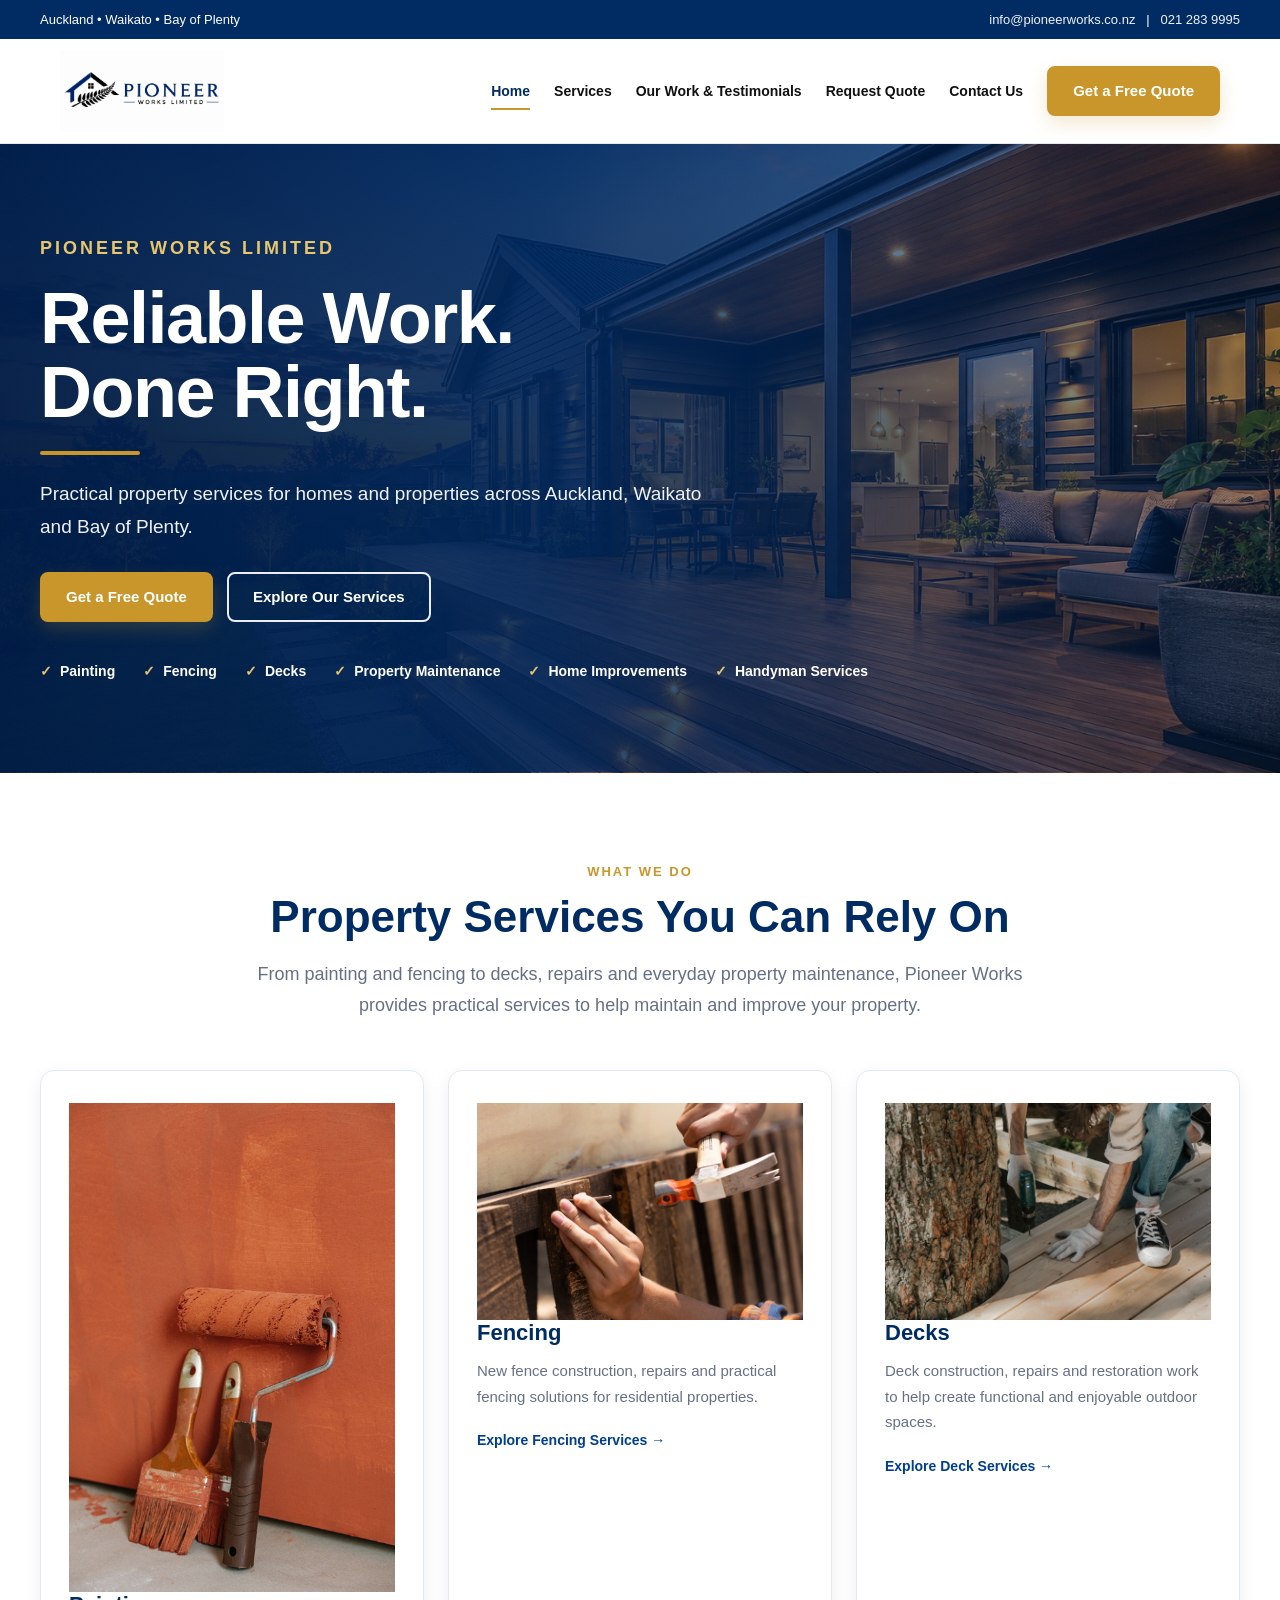
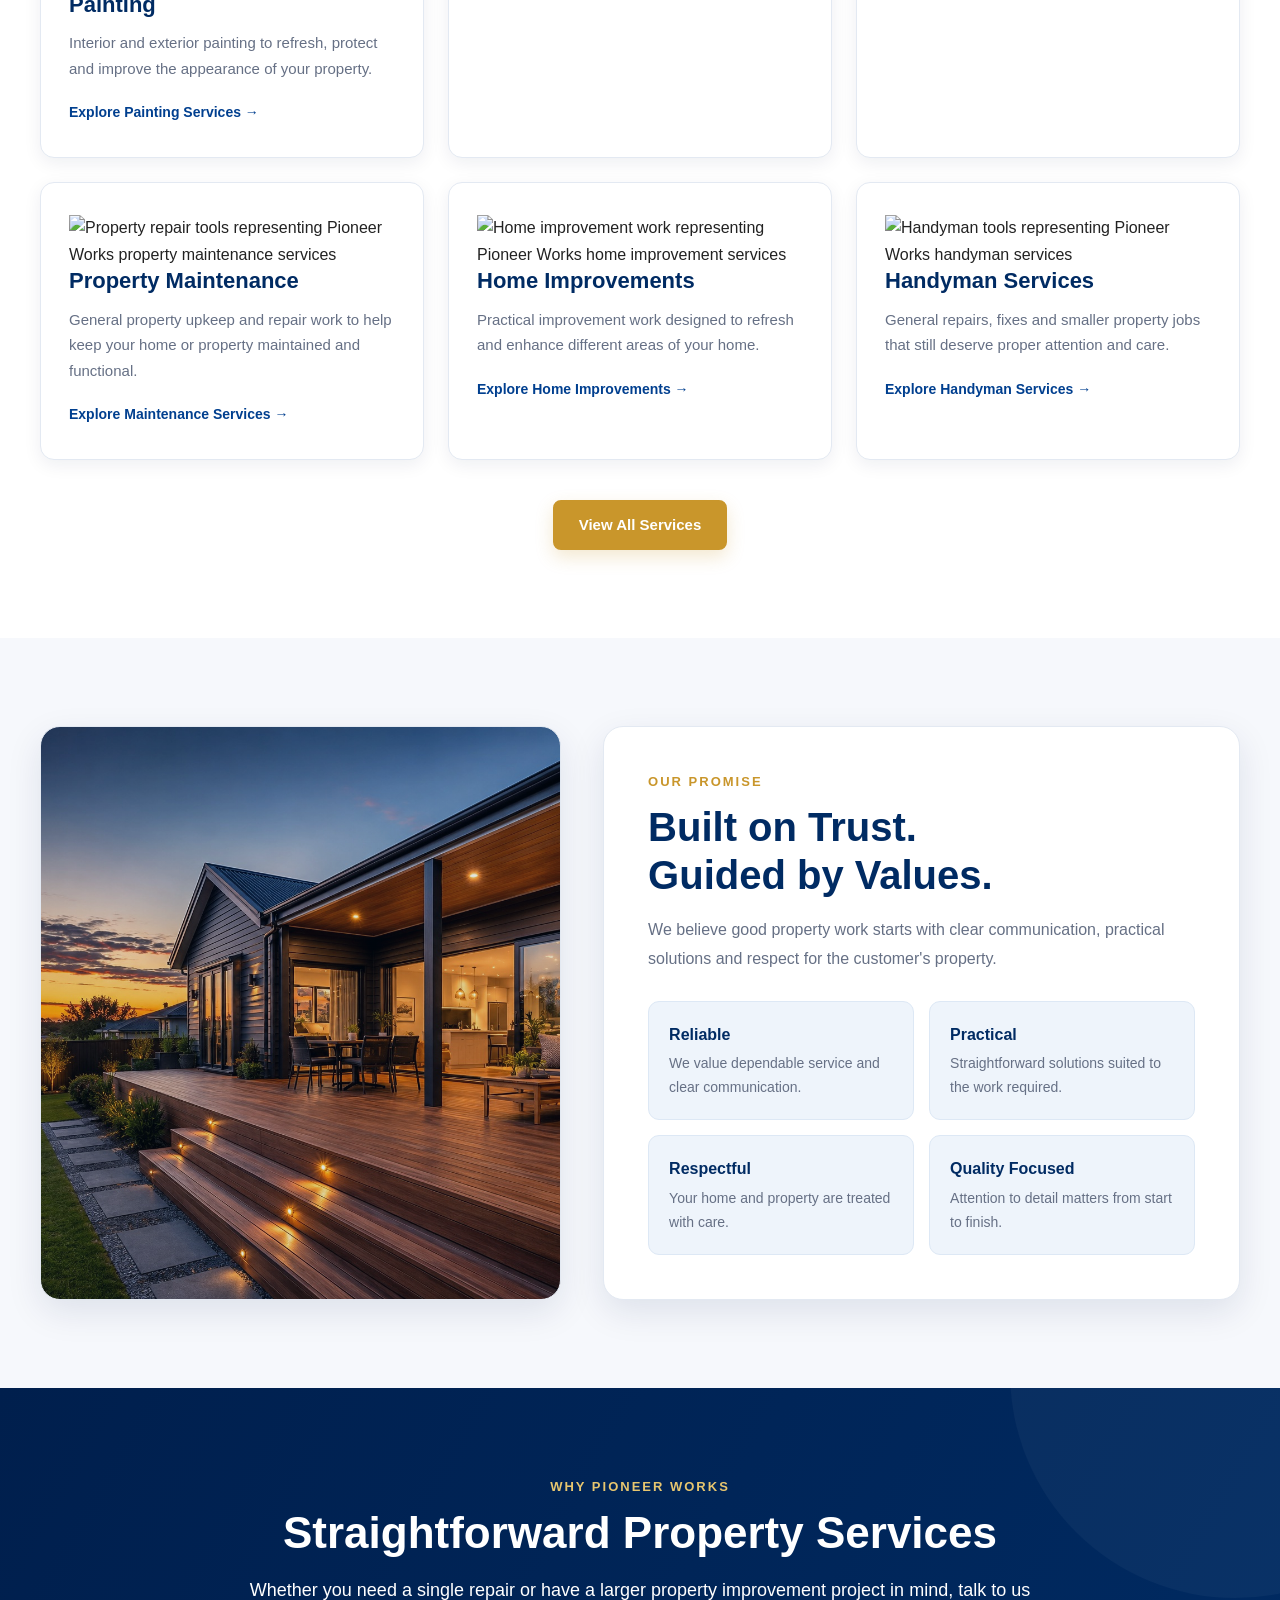
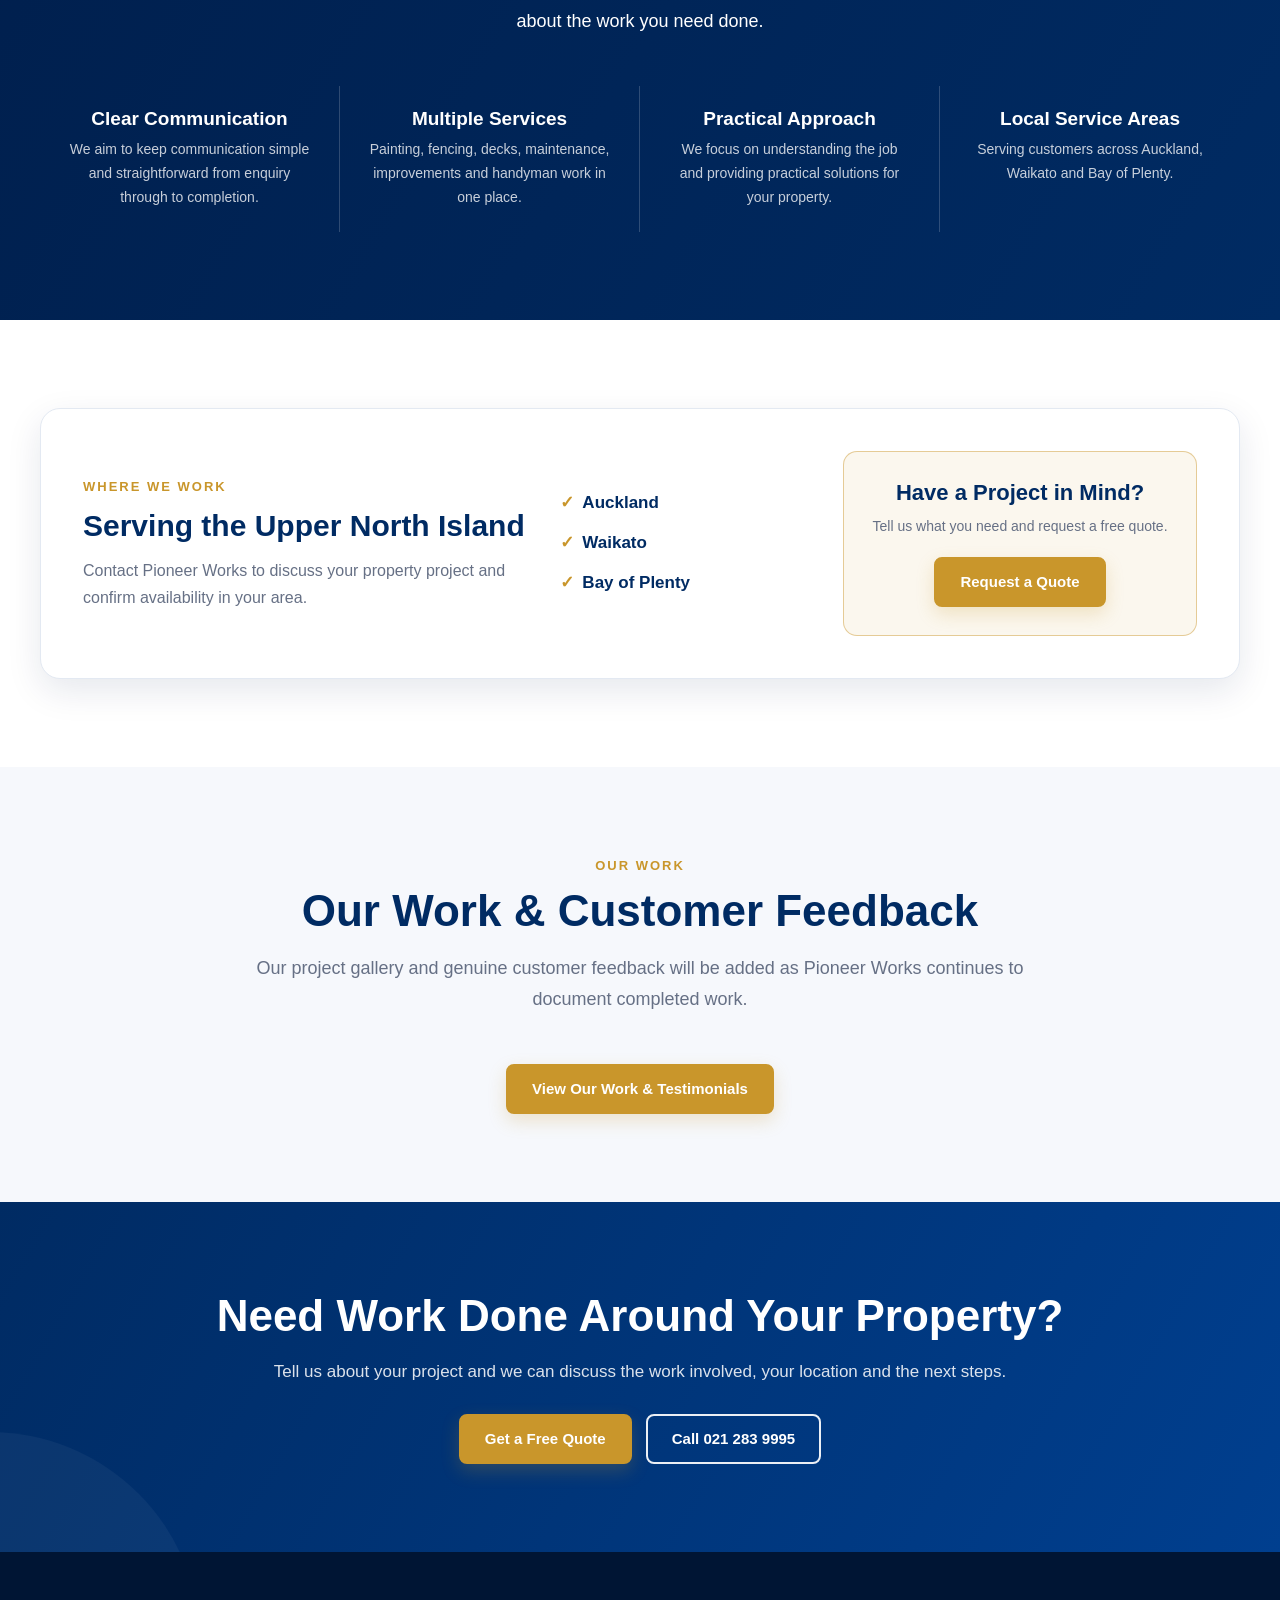
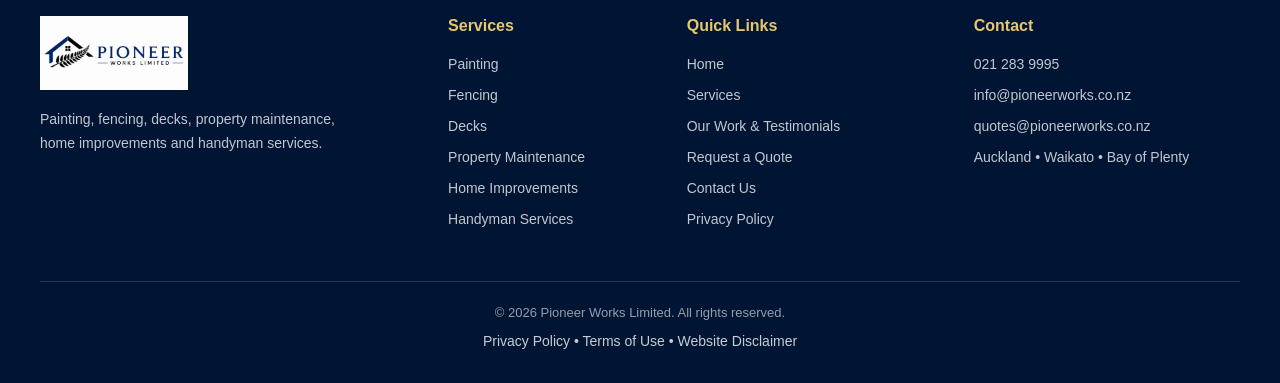
==== commit 222f6d09: "Refactor index.html for improved structure and clarity Updated the index.html file to improve struct" ====
--- a/index.html
+++ b/index.html
@@ -3,133 +3,66 @@
 
 <head>
   <meta charset="UTF-8">
-
-  <meta
-    name="viewport"
-    content="width=device-width, initial-scale=1.0"
-  >
-
-  <title>
-    Pioneer Works Limited | Painting, Fencing, Decks & Property Services NZ
-  </title>
+  <meta name="viewport" content="width=device-width, initial-scale=1.0">
+
+  <title>Pioneer Works Limited | Painting, Fencing, Decks & Property Services NZ</title>
 
   <meta
     name="description"
-    content="Pioneer Works Limited provides painting, fencing, deck building and repairs, property maintenance, home improvements and handyman services across Auckland, Waikato and Bay of Plenty. Request a free quote."
+    content="Pioneer Works Limited provides painting, fencing, deck building, property maintenance, home improvements and handyman services across Auckland, Waikato and Bay of Plenty."
   >
 
-  <meta
-    name="robots"
-    content="index, follow"
-  >
-
-  <meta
-    name="theme-color"
-    content="#002b63"
-  >
-
-  <link
-    rel="stylesheet"
-    href="styles.css"
-  >
+  <link rel="stylesheet" href="styles.css">
 </head>
 
 
 <body>
 
-  <!-- =====================================================
-       ACCESSIBILITY
-       ===================================================== -->
-
-  <a
-    class="skip-link"
-    href="#main-content"
-  >
-    Skip to main content
-  </a>
-
-
-  <!-- =====================================================
+  <!-- ======================================================
        TOP BAR
-       ===================================================== -->
+  ======================================================= -->
 
   <div class="top-bar">
-
     <div class="top-bar-inner">
 
-      <span>
-        Serving Auckland • Waikato • Bay of Plenty
-      </span>
-
-      <span>
+      <div>
+        Auckland &bull; Waikato &bull; Bay of Plenty
+      </div>
+
+      <div>
         <a href="mailto:info@pioneerworks.co.nz">
           info@pioneerworks.co.nz
         </a>
-        &nbsp; • &nbsp;
-        <a href="tel:0212839995">
+
+        &nbsp; | &nbsp;
+
+        <a href="tel:+64212839995">
           021 283 9995
         </a>
-      </span>
+      </div>
 
     </div>
-
   </div>
 
 
-  <!-- =====================================================
-       HEADER
-       ===================================================== -->
+  <!-- ======================================================
+       HEADER / NAVIGATION
+  ======================================================= -->
 
   <header>
 
     <div class="nav-wrap">
 
-      <a
-        class="logo"
-        href="index.html"
-        aria-label="Pioneer Works Limited home"
-      >
+      <a href="index.html" class="logo" aria-label="Pioneer Works Limited home">
         <img
           src="logo.png"
           alt="Pioneer Works Limited"
         >
       </a>
 
-
-      <!-- Mobile menu button -->
-
-      <button
-        class="menu-toggle"
-        type="button"
-        aria-label="Open navigation menu"
-        aria-expanded="false"
-        aria-controls="main-navigation"
-      >
-
-        <span
-          class="menu-toggle-lines"
-          aria-hidden="true"
-        >
-          <span></span>
-          <span></span>
-          <span></span>
-        </span>
-
-      </button>
-
-
-      <!-- Main navigation -->
-
-      <nav
-        id="main-navigation"
-        aria-label="Main navigation"
-      >
-
-        <a
-          href="index.html"
-          class="active"
-          aria-current="page"
-        >
+      <nav aria-label="Main navigation">
+
+        <a href="index.html" class="active">
           Home
         </a>
 
@@ -149,10 +82,7 @@
           Contact Us
         </a>
 
-        <a
-          href="quote.html"
-          class="quote-btn"
-        >
+        <a href="quote.html" class="quote-btn">
           Get a Free Quote
         </a>
 
@@ -163,91 +93,84 @@
   </header>
 
 
-  <!-- =====================================================
-       MAIN CONTENT
-       ===================================================== -->
-
-  <main id="main-content">
-
-
-    <!-- ===================================================
+  <main>
+
+
+    <!-- ======================================================
          HERO
-         =================================================== -->
-
-    <section class="hero">
+    ======================================================= -->
+
+    <section
+      class="hero"
+      style="
+        background-image:
+          linear-gradient(
+            90deg,
+            rgba(0,31,77,0.96) 0%,
+            rgba(0,43,99,0.88) 42%,
+            rgba(0,43,99,0.35) 100%
+          ),
+          url('hero-home.jpeg');
+        background-size:cover;
+        background-position:center;
+      "
+    >
 
       <div class="hero-inner">
 
-        <p class="company-name">
+        <div class="company-name">
           Pioneer Works Limited
-        </p>
+        </div>
 
         <h1>
           Reliable Work.<br>
           Done Right.
         </h1>
 
-        <div
-          class="gold-line"
-          aria-hidden="true"
-        ></div>
+        <div class="gold-line"></div>
 
         <p>
-          Practical property services for homes and
-          properties across Auckland, Waikato and the
-          Bay of Plenty — from painting and fencing to
-          decks, maintenance, improvements and general
-          repairs.
+          Practical property services for homes and properties across
+          Auckland, Waikato and Bay of Plenty.
         </p>
 
-
         <div class="hero-buttons">
 
-          <a
-            href="quote.html"
-            class="btn-primary"
-          >
-            Request a Free Quote
+          <a href="quote.html" class="btn-primary">
+            Get a Free Quote
           </a>
 
-          <a
-            href="tel:0212839995"
-            class="btn-secondary"
-          >
-            Call 021 283 9995
+          <a href="services.html" class="btn-secondary">
+            Explore Our Services
           </a>
 
         </div>
 
-
-        <div
-          class="hero-features"
-          aria-label="Pioneer Works services"
-        >
-
-          <span class="hero-feature">
+        <div class="hero-features">
+
+          <div class="hero-feature">
             Painting
-          </span>
-
-          <span class="hero-feature">
+          </div>
+
+          <div class="hero-feature">
             Fencing
-          </span>
-
-          <span class="hero-feature">
+          </div>
+
+          <div class="hero-feature">
             Decks
-          </span>
-
-          <span class="hero-feature">
+          </div>
+
+          <div class="hero-feature">
             Property Maintenance
-          </span>
-
-          <span class="hero-feature">
+          </div>
+
+          <div class="hero-feature">
             Home Improvements
-          </span>
-
-          <span class="hero-feature">
+          </div>
+
+          <div class="hero-feature">
             Handyman Services
-          </span>
+          </div>
 
         </div>
 
@@ -256,196 +179,238 @@
     </section>
 
 
-    <!-- ===================================================
+
+    <!-- ======================================================
          SERVICES
-         =================================================== -->
-
-    <section>
+    ======================================================= -->
+
+    <section class="services-section">
 
       <div class="container">
 
-        <p class="section-label">
+        <div class="section-label">
           What We Do
-        </p>
+        </div>
 
         <h2 class="section-title">
           Property Services You Can Rely On
         </h2>
 
         <p class="section-subtitle">
-          Whether you need to refresh, repair, maintain
-          or improve your property, Pioneer Works provides
-          practical solutions across a range of residential
-          property projects.
+          From painting and fencing to decks, repairs and everyday property
+          maintenance, Pioneer Works provides practical services to help
+          maintain and improve your property.
         </p>
 
 
         <div class="services-grid">
 
 
-          <!-- Painting -->
-
-          <article class="service-card">
-
-            <div
-              class="service-icon"
-              aria-hidden="true"
-            >
-              🖌️
-            </div>
-
-            <h3>
-              Painting
-            </h3>
-
-            <p>
-              Interior and exterior painting to refresh,
-              protect and improve the appearance of your
-              property.
-            </p>
-
-            <a href="services.html#painting">
-              Explore Painting Services →
-            </a>
+          <!-- PAINTING -->
+
+          <article class="service-card service-card-photo">
+
+            <div class="service-card-image">
+
+              <img
+                src="Painting.jpg"
+                alt="Painting tools representing Pioneer Works painting services"
+                loading="lazy"
+              >
+
+            </div>
+
+            <div class="service-card-content">
+
+              <h3>
+                Painting
+              </h3>
+
+              <p>
+                Interior and exterior painting to refresh, protect and
+                improve the appearance of your property.
+              </p>
+
+              <a href="services.html#painting">
+                Explore Painting Services &rarr;
+              </a>
+
+            </div>
 
           </article>
 
 
-          <!-- Fencing -->
-
-          <article class="service-card">
-
-            <div
-              class="service-icon"
-              aria-hidden="true"
-            >
-              🏡
-            </div>
-
-            <h3>
-              Fencing
-            </h3>
-
-            <p>
-              New fence construction, repairs and practical
-              fencing solutions for residential properties.
-            </p>
-
-            <a href="services.html#fencing">
-              Explore Fencing Services →
-            </a>
+
+          <!-- FENCING -->
+
+          <article class="service-card service-card-photo">
+
+            <div class="service-card-image">
+
+              <img
+                src="Fencing.jpg"
+                alt="Timber fencing work representing Pioneer Works fencing services"
+                loading="lazy"
+              >
+
+            </div>
+
+            <div class="service-card-content">
+
+              <h3>
+                Fencing
+              </h3>
+
+              <p>
+                New fence construction, repairs and practical fencing
+                solutions for residential properties.
+              </p>
+
+              <a href="services.html#fencing">
+                Explore Fencing Services &rarr;
+              </a>
+
+            </div>
 
           </article>
 
 
-          <!-- Decks -->
-
-          <article class="service-card">
-
-            <div
-              class="service-icon"
-              aria-hidden="true"
-            >
-              🪵
-            </div>
-
-            <h3>
-              Decks
-            </h3>
-
-            <p>
-              Deck construction, repairs and restoration
-              work to help create functional and enjoyable
-              outdoor spaces.
-            </p>
-
-            <a href="services.html#decks">
-              Explore Deck Services →
-            </a>
+
+          <!-- DECKS -->
+
+          <article class="service-card service-card-photo">
+
+            <div class="service-card-image">
+
+              <img
+                src="Decking.jpg"
+                alt="Timber deck construction representing Pioneer Works deck services"
+                loading="lazy"
+              >
+
+            </div>
+
+            <div class="service-card-content">
+
+              <h3>
+                Decks
+              </h3>
+
+              <p>
+                Deck construction, repairs and restoration work to help
+                create functional and enjoyable outdoor spaces.
+              </p>
+
+              <a href="services.html#decks">
+                Explore Deck Services &rarr;
+              </a>
+
+            </div>
 
           </article>
 
 
-          <!-- Property Maintenance -->
-
-          <article class="service-card">
-
-            <div
-              class="service-icon"
-              aria-hidden="true"
-            >
-              🔧
-            </div>
-
-            <h3>
-              Property Maintenance
-            </h3>
-
-            <p>
-              General property upkeep and repair work to
-              help keep your home or property maintained
-              and functional.
-            </p>
-
-            <a href="services.html#maintenance">
-              Explore Maintenance Services →
-            </a>
+
+          <!-- PROPERTY MAINTENANCE -->
+
+          <article class="service-card service-card-photo">
+
+            <div class="service-card-image">
+
+              <img
+                src="Property-Maintenance.jpg"
+                alt="Property repair tools representing Pioneer Works property maintenance services"
+                loading="lazy"
+              >
+
+            </div>
+
+            <div class="service-card-content">
+
+              <h3>
+                Property Maintenance
+              </h3>
+
+              <p>
+                General property upkeep and repair work to help keep your
+                home or property maintained and functional.
+              </p>
+
+              <a href="services.html#property-maintenance">
+                Explore Maintenance Services &rarr;
+              </a>
+
+            </div>
 
           </article>
 
 
-          <!-- Home Improvements -->
-
-          <article class="service-card">
-
-            <div
-              class="service-icon"
-              aria-hidden="true"
-            >
-              🏠
-            </div>
-
-            <h3>
-              Home Improvements
-            </h3>
-
-            <p>
-              Practical improvement work designed to
-              refresh and enhance different areas of
-              your home.
-            </p>
-
-            <a href="services.html#improvements">
-              Explore Home Improvements →
-            </a>
+
+          <!-- HOME IMPROVEMENTS -->
+
+          <article class="service-card service-card-photo">
+
+            <div class="service-card-image">
+
+              <img
+                src="Home-Improvements.jpg"
+                alt="Home improvement work representing Pioneer Works home improvement services"
+                loading="lazy"
+              >
+
+            </div>
+
+            <div class="service-card-content">
+
+              <h3>
+                Home Improvements
+              </h3>
+
+              <p>
+                Practical improvement work designed to refresh and enhance
+                different areas of your home.
+              </p>
+
+              <a href="services.html#home-improvements">
+                Explore Home Improvements &rarr;
+              </a>
+
+            </div>
 
           </article>
 
 
-          <!-- Handyman -->
-
-          <article class="service-card">
-
-            <div
-              class="service-icon"
-              aria-hidden="true"
-            >
-              🛠️
-            </div>
-
-            <h3>
-              Handyman Services
-            </h3>
-
-            <p>
-              General repairs, fixes and smaller property
-              jobs that still deserve proper attention
-              and care.
-            </p>
-
-            <a href="services.html#handyman">
-              Explore Handyman Services →
-            </a>
+
+          <!-- HANDYMAN -->
+
+          <article class="service-card service-card-photo">
+
+            <div class="service-card-image">
+
+              <img
+                src="Handyman-Services.jpg"
+                alt="Handyman tools representing Pioneer Works handyman services"
+                loading="lazy"
+              >
+
+            </div>
+
+            <div class="service-card-content">
+
+              <h3>
+                Handyman Services
+              </h3>
+
+              <p>
+                General repairs, fixes and smaller property jobs that still
+                deserve proper attention and care.
+              </p>
+
+              <a href="services.html#handyman-services">
+                Explore Handyman Services &rarr;
+              </a>
+
+            </div>
 
           </article>
 
@@ -453,17 +418,9 @@
         </div>
 
 
-        <div
-          style="
-            text-align:center;
-            margin-top:38px;
-          "
-        >
-
-          <a
-            href="services.html"
-            class="btn-primary"
-          >
+        <div style="text-align:center; margin-top:40px;">
+
+          <a href="services.html" class="btn-primary">
             View All Services
           </a>
 
@@ -474,9 +431,10 @@
     </section>
 
 
-    <!-- ===================================================
+
+    <!-- ======================================================
          OUR PROMISE
-         =================================================== -->
+    ======================================================= -->
 
     <section class="promise">
 
@@ -486,17 +444,29 @@
 
 
           <div
-            class="promise-photo"
+            class="promise-image"
+            style="
+              background:
+                linear-gradient(
+                  rgba(0,43,99,0.12),
+                  rgba(0,43,99,0.12)
+                ),
+                url('hero-home.jpeg') center/cover no-repeat;
+            "
             role="img"
-            aria-label="Property improvement and outdoor construction"
-          ></div>
+            aria-label="Modern home and timber deck"
+          >
+          </div>
 
 
           <div class="promise-content">
 
-            <p class="section-label">
-              Our Approach
-            </p>
+            <div
+              class="section-label"
+              style="text-align:left;"
+            >
+              Our Promise
+            </div>
 
             <h2>
               Built on Trust.<br>
@@ -504,10 +474,8 @@
             </h2>
 
             <p>
-              We believe good property work starts with
-              clear communication, practical solutions and
-              respect for the people and properties we work
-              with.
+              We believe good property work starts with clear communication,
+              practical solutions and respect for the customer's property.
             </p>
 
 
@@ -516,13 +484,12 @@
               <div class="value-card">
 
                 <strong>
-                  Clear Communication
+                  Reliable
                 </strong>
 
-                <br>
-
-                Straightforward communication from your
-                initial enquiry through to the work itself.
+                <p>
+                  We value dependable service and clear communication.
+                </p>
 
               </div>
 
@@ -530,13 +497,12 @@
               <div class="value-card">
 
                 <strong>
-                  Practical Solutions
+                  Practical
                 </strong>
 
-                <br>
-
-                An approach focused on what your property
-                actually needs.
+                <p>
+                  Straightforward solutions suited to the work required.
+                </p>
 
               </div>
 
@@ -544,13 +510,12 @@
               <div class="value-card">
 
                 <strong>
-                  Respect for Your Property
+                  Respectful
                 </strong>
 
-                <br>
-
-                Your home and property are treated with
-                care throughout the job.
+                <p>
+                  Your home and property are treated with care.
+                </p>
 
               </div>
 
@@ -558,13 +523,12 @@
               <div class="value-card">
 
                 <strong>
-                  Quality-Focused Work
+                  Quality Focused
                 </strong>
 
-                <br>
-
-                Attention to the details that contribute
-                to a professional result.
+                <p>
+                  Attention to detail matters from start to finish.
+                </p>
 
               </div>
 
@@ -579,26 +543,26 @@
     </section>
 
 
-    <!-- ===================================================
+
+    <!-- ======================================================
          WHY CHOOSE PIONEER WORKS
-         =================================================== -->
+    ======================================================= -->
 
     <section class="why-band">
 
       <div class="container">
 
-        <p class="section-label">
-          Pioneer Works
-        </p>
+        <div class="section-label">
+          Why Pioneer Works
+        </div>
 
         <h2 class="section-title">
-          A Straightforward Approach to Property Work
+          Straightforward Property Services
         </h2>
 
         <p class="section-subtitle">
-          From the first conversation to the completion
-          of the work, our focus is on keeping the process
-          clear, practical and professional.
+          Whether you need a single repair or have a larger property
+          improvement project in mind, talk to us about the work you need done.
         </p>
 
 
@@ -611,8 +575,8 @@
             </h3>
 
             <p>
-              We aim to keep communication simple and
-              straightforward throughout your project.
+              We aim to keep communication simple and straightforward from
+              enquiry through to completion.
             </p>
 
           </div>
@@ -621,12 +585,26 @@
           <div class="why-card">
 
             <h3>
-              Range of Services
+              Multiple Services
             </h3>
 
             <p>
-              Painting, fencing, decks, maintenance,
-              improvements and handyman work in one place.
+              Painting, fencing, decks, maintenance, improvements and
+              handyman work in one place.
+            </p>
+
+          </div>
+
+
+          <div class="why-card">
+
+            <h3>
+              Practical Approach
+            </h3>
+
+            <p>
+              We focus on understanding the job and providing practical
+              solutions for your property.
             </p>
 
           </div>
@@ -639,27 +617,11 @@
             </h3>
 
             <p>
-              Serving customers across Auckland,
-              Waikato and the Bay of Plenty.
+              Serving customers across Auckland, Waikato and Bay of Plenty.
             </p>
 
           </div>
 
-
-          <div class="why-card">
-
-            <h3>
-              Easy Quote Requests
-            </h3>
-
-            <p>
-              Tell us about the work you need and
-              request a quote directly through our
-              website.
-            </p>
-
-          </div>
-
         </div>
 
       </div>
@@ -667,9 +629,10 @@
     </section>
 
 
-    <!-- ===================================================
+
+    <!-- ======================================================
          SERVICE AREAS
-         =================================================== -->
+    ======================================================= -->
 
     <section class="areas-section">
 
@@ -680,18 +643,20 @@
 
           <div>
 
-            <p class="section-label">
+            <div
+              class="section-label"
+              style="text-align:left;"
+            >
               Where We Work
-            </p>
+            </div>
 
             <h2>
               Serving the Upper North Island
             </h2>
 
             <p>
-              Pioneer Works provides property services
-              across Auckland, Waikato and the
-              Bay of Plenty.
+              Contact Pioneer Works to discuss your property project and
+              confirm availability in your area.
             </p>
 
           </div>
@@ -721,19 +686,16 @@
             </h3>
 
             <p>
-              Send us the details and we can discuss
-              what you need.
+              Tell us what you need and request a free quote.
             </p>
 
-            <a
-              href="quote.html"
-              class="btn-primary"
-            >
-              Request a Free Quote
+            <a href="quote.html" class="btn-primary">
+              Request a Quote
             </a>
 
           </div>
 
+
         </div>
 
       </div>
@@ -741,122 +703,34 @@
     </section>
 
 
-    <!-- ===================================================
-         OUR WORK / TESTIMONIALS
-         =================================================== -->
+
+    <!-- ======================================================
+         OUR WORK
+    ======================================================= -->
 
     <section class="testimonials">
 
       <div class="container">
 
-        <p class="section-label">
+        <div class="section-label">
           Our Work
-        </p>
+        </div>
 
         <h2 class="section-title">
           Our Work &amp; Customer Feedback
         </h2>
 
         <p class="section-subtitle">
-          We are building our online project gallery and
-          testimonial collection. As completed project
-          photos and genuine customer feedback become
-          available, they will be added here.
+          Our project gallery and genuine customer feedback will be added as
+          Pioneer Works continues to document completed work.
         </p>
 
 
-        <div class="testimonial-grid">
-
-
-          <div class="testimonial">
-
-            <h3
-              style="
-                color:var(--deep-blue);
-                margin-bottom:12px;
-              "
-            >
-              Project Gallery
-            </h3>
-
-            <p>
-              Visit our dedicated page for Pioneer Works
-              project updates and completed work as the
-              portfolio grows.
-            </p>
-
-            <a
-              href="gallery.html"
-              style="
-                color:var(--blue);
-                font-weight:900;
-              "
-            >
-              View Our Work →
-            </a>
-
-          </div>
-
-
-          <div class="testimonial">
-
-            <h3
-              style="
-                color:var(--deep-blue);
-                margin-bottom:12px;
-              "
-            >
-              Customer Testimonials
-            </h3>
-
-            <p>
-              Genuine customer feedback will be published
-              as it becomes available. We do not use
-              placeholder reviews as customer testimonials.
-            </p>
-
-            <a
-              href="gallery.html#testimonials"
-              style="
-                color:var(--blue);
-                font-weight:900;
-              "
-            >
-              View Testimonials →
-            </a>
-
-          </div>
-
-
-          <div class="testimonial">
-
-            <h3
-              style="
-                color:var(--deep-blue);
-                margin-bottom:12px;
-              "
-            >
-              Planning a Project?
-            </h3>
-
-            <p>
-              Tell us what you would like repaired,
-              maintained, painted or improved and send
-              us the details through our quote form.
-            </p>
-
-            <a
-              href="quote.html"
-              style="
-                color:var(--blue);
-                font-weight:900;
-              "
-            >
-              Request a Quote →
-            </a>
-
-          </div>
-
+        <div style="text-align:center;">
+
+          <a href="gallery.html" class="btn-primary">
+            View Our Work &amp; Testimonials
+          </a>
 
         </div>
 
@@ -865,39 +739,35 @@
     </section>
 
 
-    <!-- ===================================================
+
+    <!-- ======================================================
          FINAL CTA
-         =================================================== -->
+    ======================================================= -->
 
     <section class="cta">
 
       <div class="container">
 
         <h2>
-          Ready to Discuss Your Project?
+          Need Work Done Around Your Property?
         </h2>
 
         <p>
-          Whether it is painting, fencing, a deck,
-          maintenance, home improvements or general
-          repairs, tell us what you need and we can
-          discuss the next step.
+          Tell us about your project and we can discuss the work involved,
+          your location and the next steps.
         </p>
 
 
-        <div class="hero-buttons">
-
-          <a
-            href="quote.html"
-            class="btn-primary"
-          >
-            Request a Free Quote
+        <div
+          class="hero-buttons"
+          style="justify-content:center;"
+        >
+
+          <a href="quote.html" class="btn-primary">
+            Get a Free Quote
           </a>
 
-          <a
-            href="tel:0212839995"
-            class="btn-secondary"
-          >
+          <a href="tel:+64212839995" class="btn-secondary">
             Call 021 283 9995
           </a>
 
@@ -911,16 +781,15 @@
   </main>
 
 
-  <!-- =====================================================
+
+  <!-- ======================================================
        FOOTER
-       ===================================================== -->
+  ======================================================= -->
 
   <footer>
 
     <div class="footer-grid">
 
-
-      <!-- Company -->
 
       <div>
 
@@ -931,14 +800,45 @@
         >
 
         <p>
-          Practical property services across Auckland,
-          Waikato and the Bay of Plenty.
+          Painting, fencing, decks, property maintenance,
+          home improvements and handyman services.
         </p>
 
       </div>
 
 
-      <!-- Links -->
+      <div>
+
+        <h3>
+          Services
+        </h3>
+
+        <a href="services.html#painting">
+          Painting
+        </a>
+
+        <a href="services.html#fencing">
+          Fencing
+        </a>
+
+        <a href="services.html#decks">
+          Decks
+        </a>
+
+        <a href="services.html#property-maintenance">
+          Property Maintenance
+        </a>
+
+        <a href="services.html#home-improvements">
+          Home Improvements
+        </a>
+
+        <a href="services.html#handyman-services">
+          Handyman Services
+        </a>
+
+      </div>
+
 
       <div>
 
@@ -973,50 +873,13 @@
       </div>
 
 
-      <!-- Services -->
-
-      <div>
-
-        <h3>
-          Services
-        </h3>
-
-        <a href="services.html#painting">
-          Painting
-        </a>
-
-        <a href="services.html#fencing">
-          Fencing
-        </a>
-
-        <a href="services.html#decks">
-          Decks
-        </a>
-
-        <a href="services.html#maintenance">
-          Property Maintenance
-        </a>
-
-        <a href="services.html#improvements">
-          Home Improvements
-        </a>
-
-        <a href="services.html#handyman">
-          Handyman Services
-        </a>
-
-      </div>
-
-
-      <!-- Contact -->
-
       <div>
 
         <h3>
           Contact
         </h3>
 
-        <a href="tel:0212839995">
+        <a href="tel:+64212839995">
           021 283 9995
         </a>
 
@@ -1029,7 +892,7 @@
         </a>
 
         <p>
-          Auckland • Waikato • Bay of Plenty
+          Auckland &bull; Waikato &bull; Bay of Plenty
         </p>
 
       </div>
@@ -1040,14 +903,16 @@
 
     <div class="copyright">
 
-      © <span class="current-year">2026</span>
-      Pioneer Works Limited.
+      &copy; 2026 Pioneer Works Limited.
       All rights reserved.
 
-      &nbsp; • &nbsp;
-
-      <a href="privacy.html">
-        Privacy Policy
+      <br>
+
+      <a
+        href="privacy.html"
+        style="display:inline-block; margin-top:6px;"
+      >
+        Privacy Policy &bull; Terms of Use &bull; Website Disclaimer
       </a>
 
     </div>
@@ -1055,10 +920,6 @@
   </footer>
 
 
-  <!-- =====================================================
-       JAVASCRIPT
-       ===================================================== -->
-
   <script src="script.js"></script>
 
 </body>
